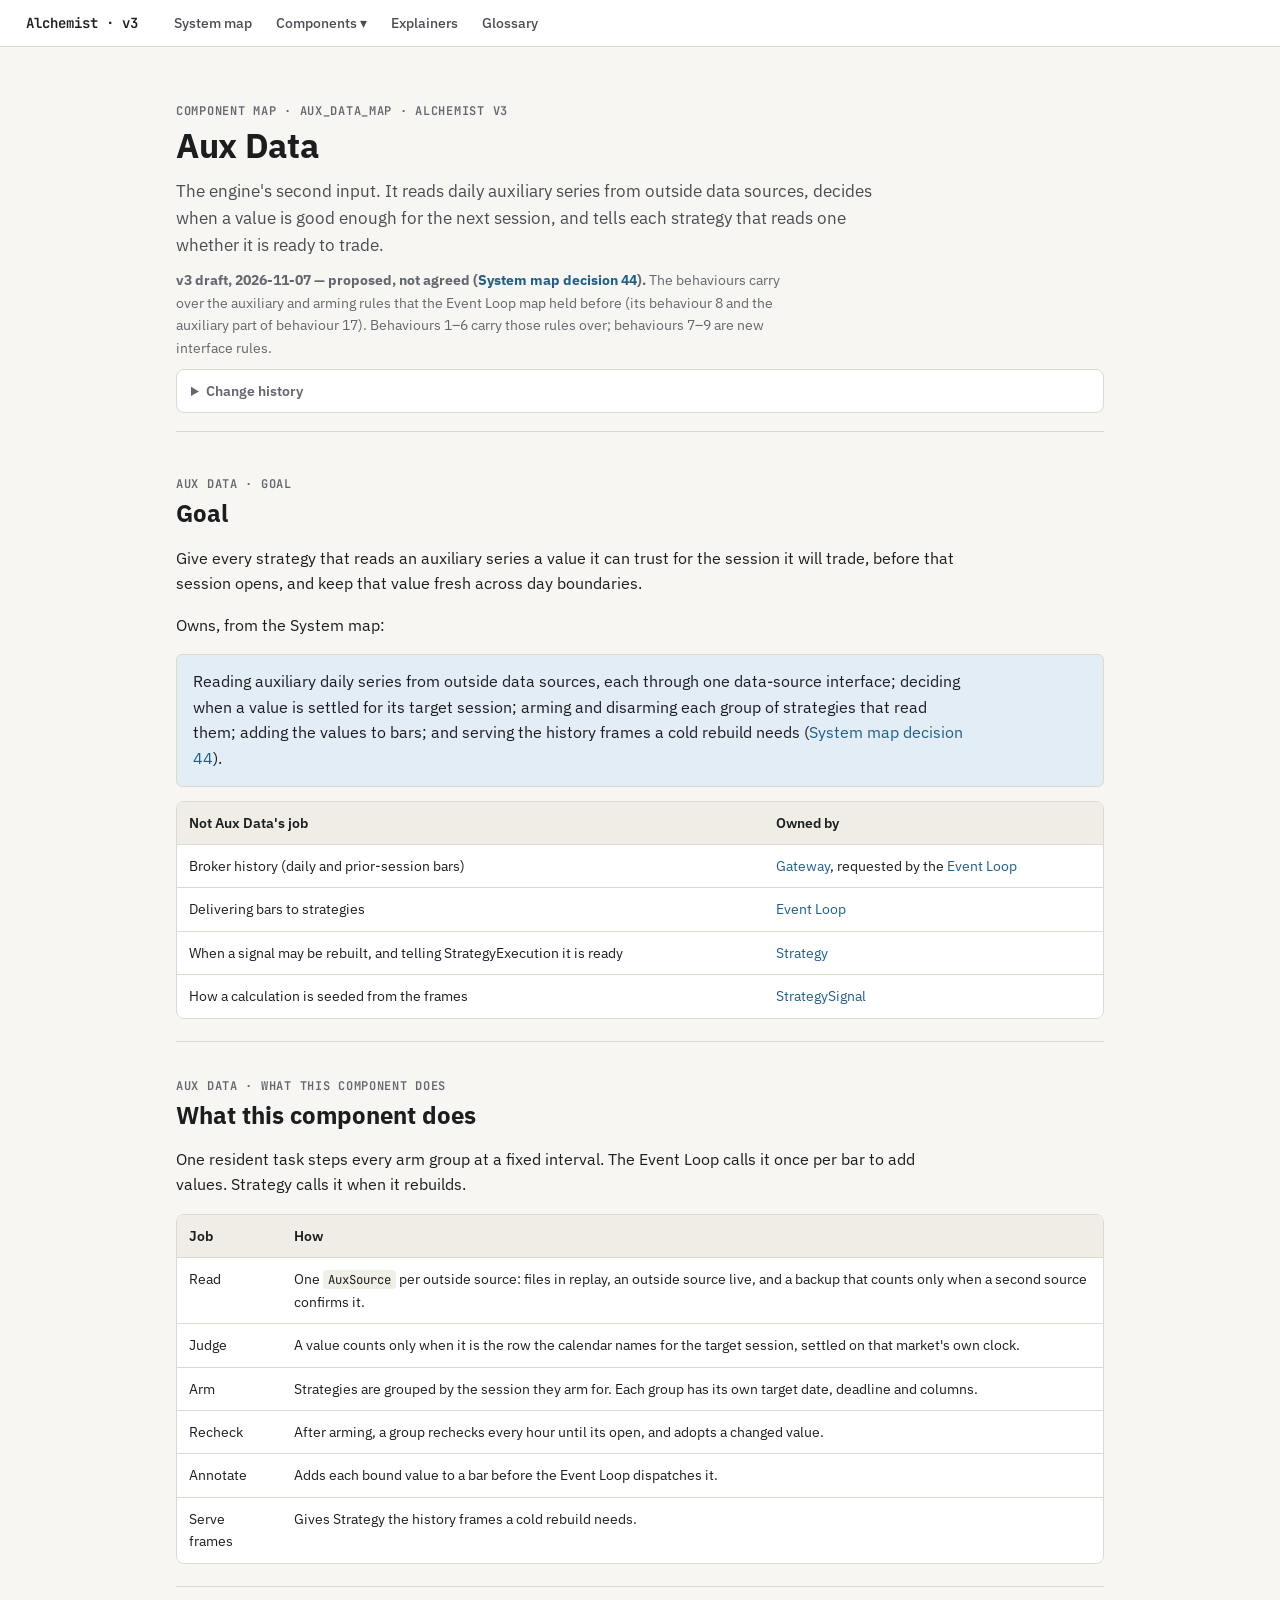
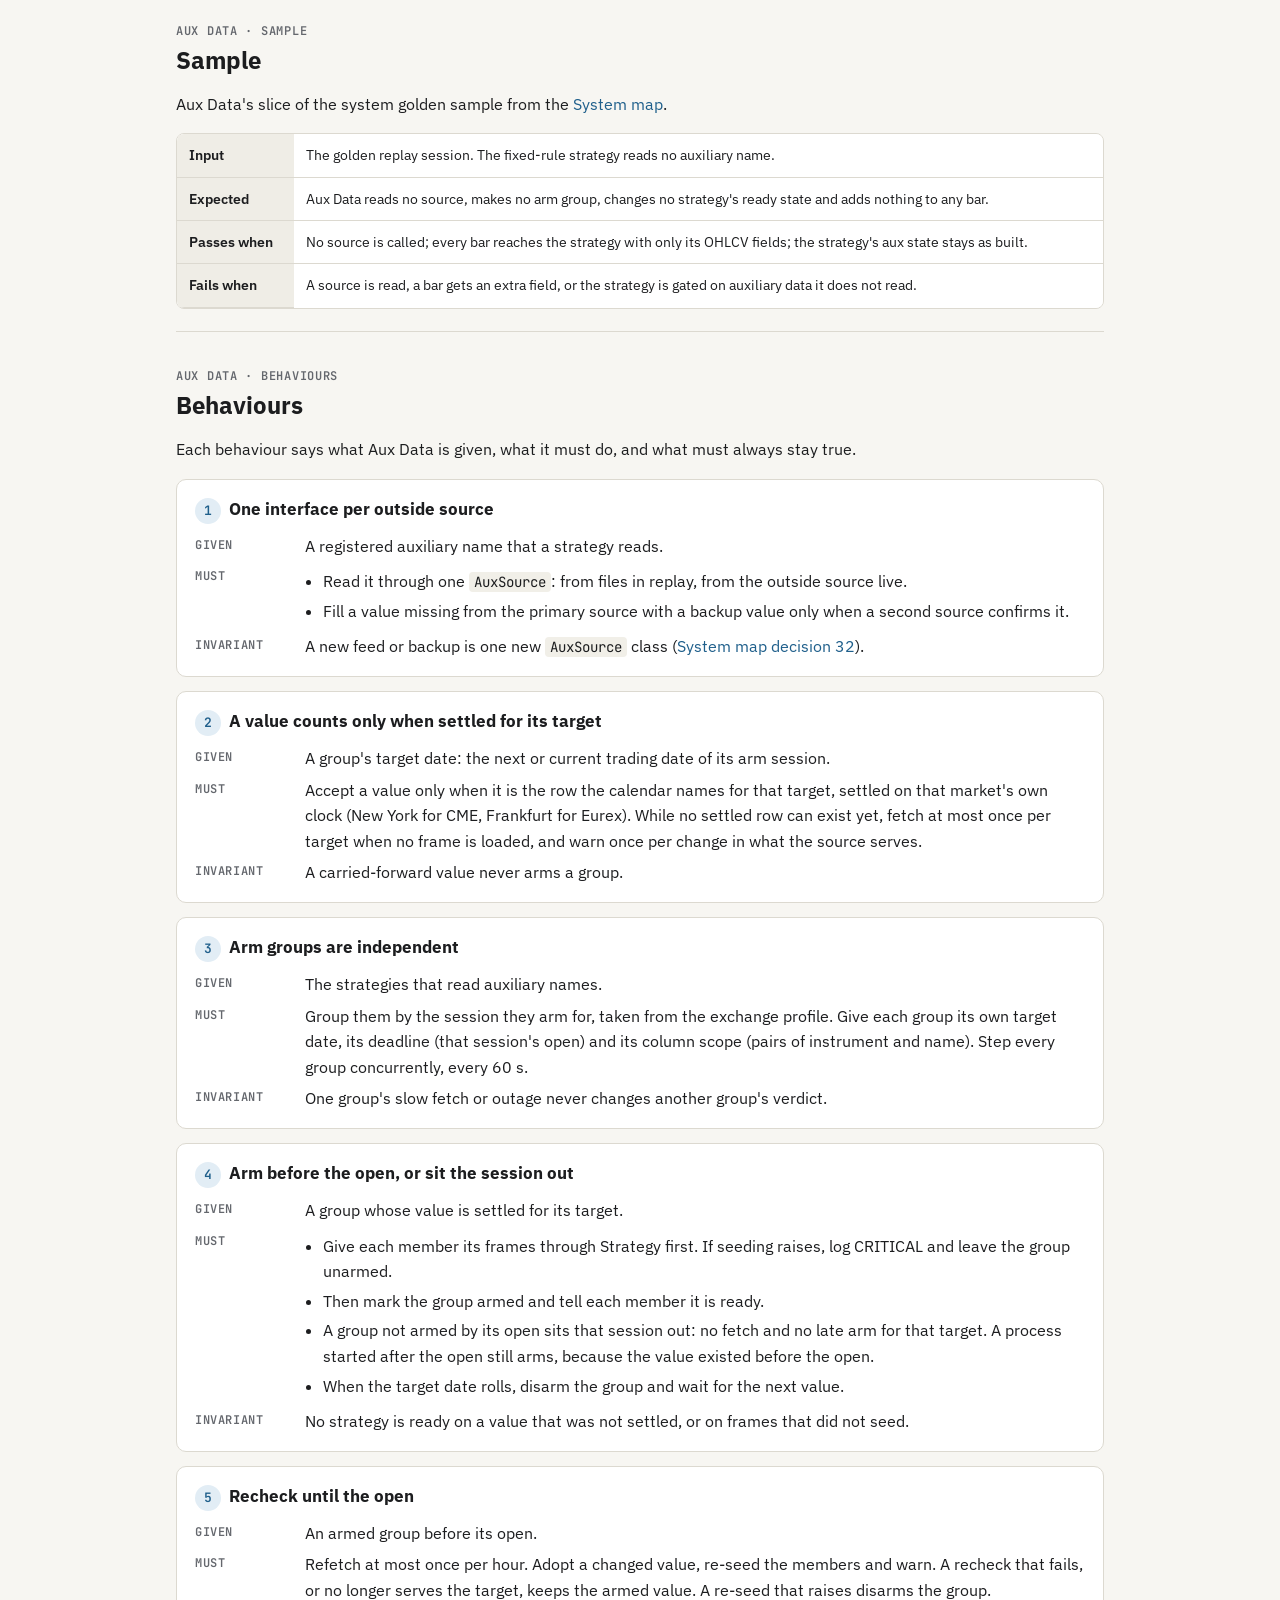
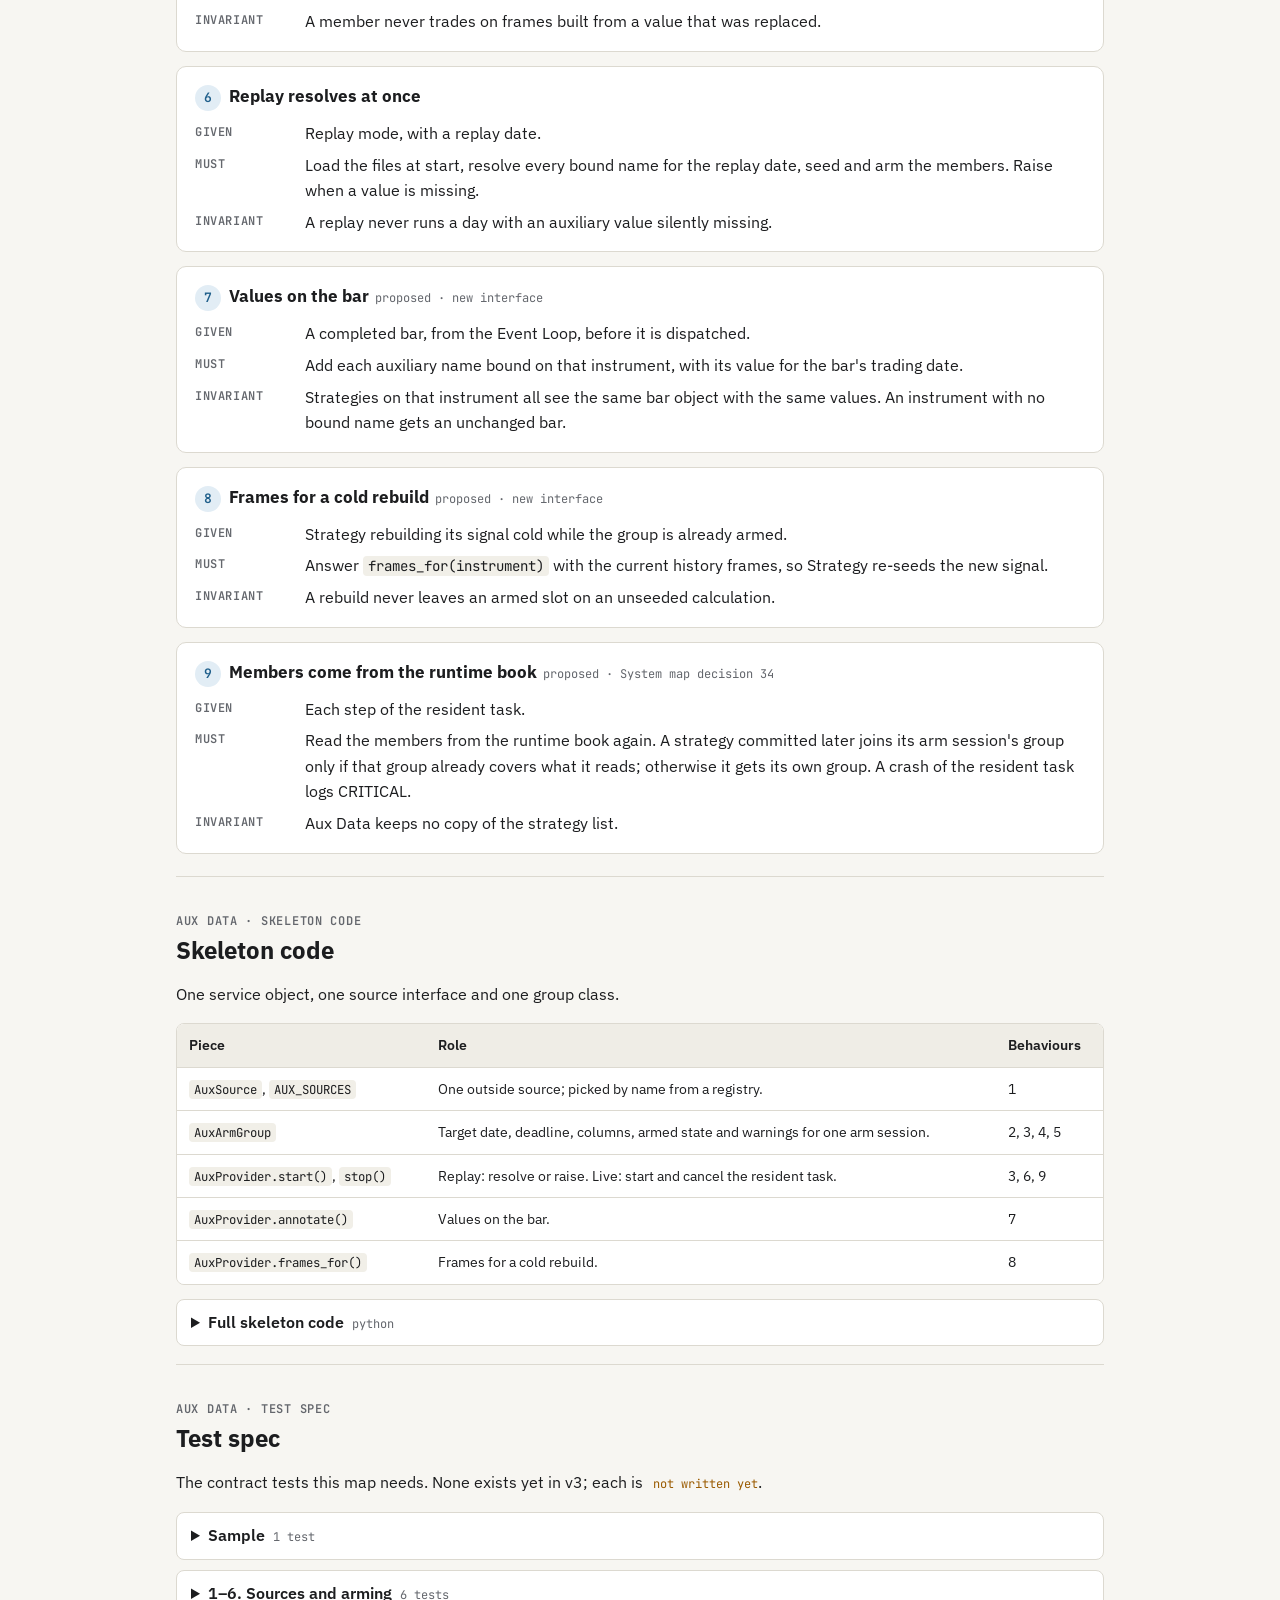
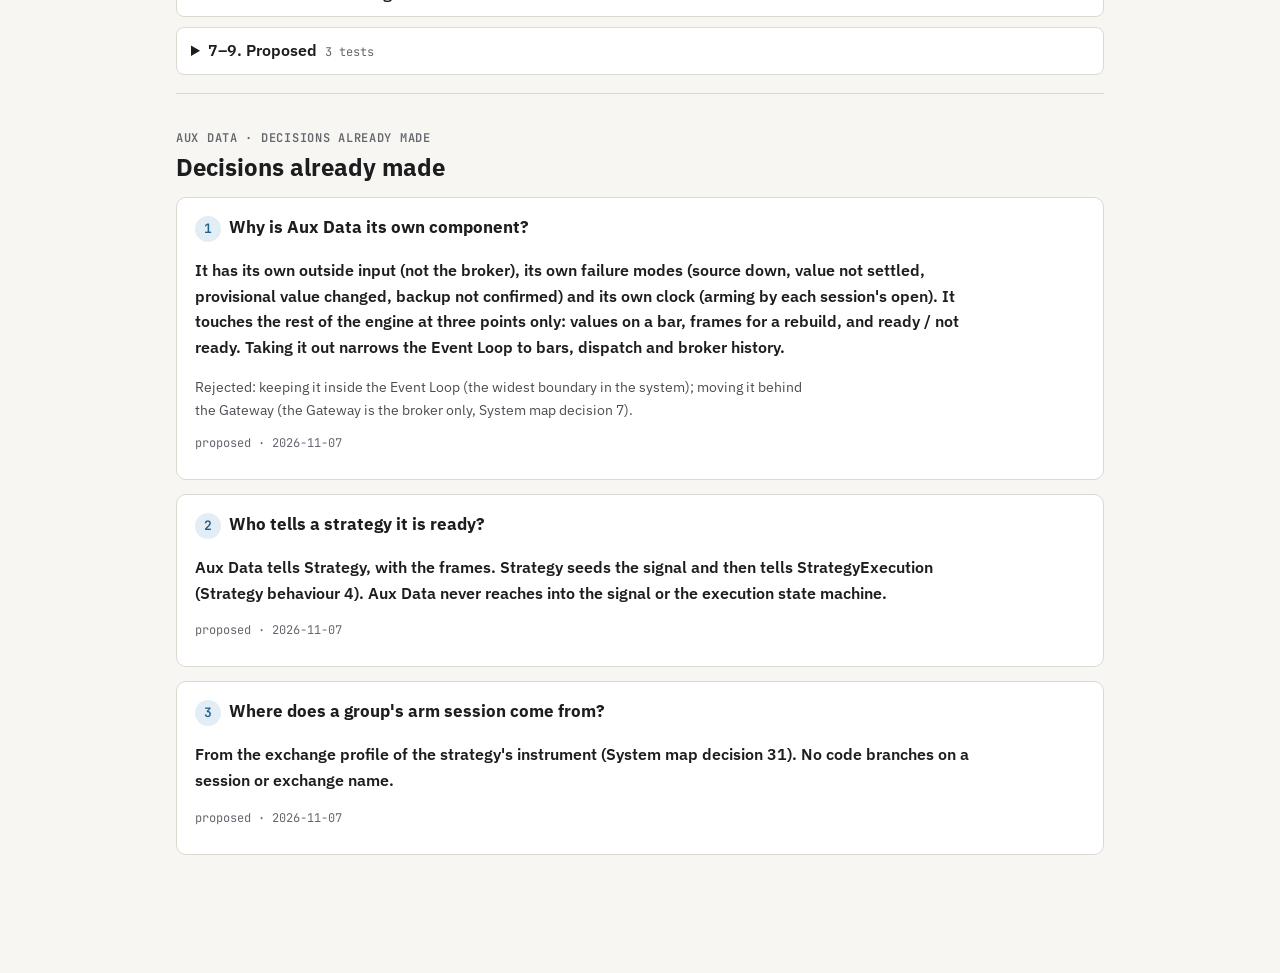
==== system_design/v3/aux_data_map.html @ 2bdfe8c1 "docs: add v3 system design docs and AGENTS.md Co-Authored-By: Claude Opus 5.5 <noreply@anthropic.com" ====
<!doctype html>
<html lang="en">
<head>
<meta charset="utf-8">
<meta name="viewport" content="width=device-width, initial-scale=1">
<title>Alchemist Aux Data map</title>
<link rel="preconnect" href="https://fonts.googleapis.com">
<link rel="preconnect" href="https://fonts.gstatic.com" crossorigin>
<link href="https://fonts.googleapis.com/css2?family=IBM+Plex+Sans:wght@400;500;600&family=JetBrains+Mono:wght@400;600&display=swap" rel="stylesheet">
<link rel="stylesheet" href="docs.css?v=5">
</head>
<body>
<nav class="topnav">
  <a class="brand" href="index.html">Alchemist · v3</a>
  <a href="system_map.html">System map</a>
  <div class="dropdown">
    <button type="button">Components ▾</button>
    <div class="menu">
      <a href="gateway_map.html">Gateway</a>
      <a href="event_loop_map.html">Event Loop</a>
      <a href="aux_data_map.html" class="active">Aux Data</a>
      <a href="strategy_map.html">Strategy</a>
      <a href="strategy_signal_map.html">StrategySignal</a>
      <a href="strategy_execution_map.html">StrategyExecution</a>
      <a href="order_manager_map.html">Order Manager</a>
      <a href="safety_map.html">Safety</a>
    </div>
  </div>
  <a href="explainers/index.html">Explainers</a>
  <a href="glossary.html">Glossary</a>
</nav>
<div class="wrap">
<header>
<div class="eyebrow">Component map · AUX_DATA_MAP · Alchemist v3</div>
<h1>Aux Data</h1>
<div class="lede"><p>The engine's second input. It reads daily auxiliary series from outside data sources, decides when a value is good enough for the next session, and tells each strategy that reads one whether it is ready to trade.</p></div>
<div class="meta"><p><strong>v3 draft, 2026-11-07 — proposed, not agreed (<a href="system_map.html#d44">System map decision 44</a>).</strong> The behaviours carry over the auxiliary and arming rules that the Event Loop map held before (its behaviour 8 and the auxiliary part of behaviour 17). Behaviours 1–6 carry those rules over; behaviours 7–9 are new interface rules.</p>
<details><summary>Change history</summary><ul>
<li><strong>2026-11-07</strong> — Page created. Auxiliary sources, arming, rechecks and bar values move here from the Event Loop.</li>
</ul></details></div>
</header>

<section id="goal">
<div class="eyebrow">Aux Data · Goal</div>
<h2>Goal</h2>
<p>Give every strategy that reads an auxiliary series a value it can trust for the session it will trade, before that session opens, and keep that value fresh across day boundaries.</p>
<p>Owns, from the System map:</p>
<blockquote><p>Reading auxiliary daily series from outside data sources, each through one data-source interface; deciding when a value is settled for its target session; arming and disarming each group of strategies that read them; adding the values to bars; and serving the history frames a cold rebuild needs (<a href="system_map.html#d44">System map decision 44</a>).</p></blockquote>
<div class="table-wrap"><table>
<thead><tr><th>Not Aux Data's job</th><th>Owned by</th></tr></thead>
<tbody>
<tr><td>Broker history (daily and prior-session bars)</td><td><a href="gateway_map.html">Gateway</a>, requested by the <a href="event_loop_map.html">Event Loop</a></td></tr>
<tr><td>Delivering bars to strategies</td><td><a href="event_loop_map.html">Event Loop</a></td></tr>
<tr><td>When a signal may be rebuilt, and telling StrategyExecution it is ready</td><td><a href="strategy_map.html">Strategy</a></td></tr>
<tr><td>How a calculation is seeded from the frames</td><td><a href="strategy_signal_map.html">StrategySignal</a></td></tr>
</tbody></table></div>
</section>

<section id="what-this-component-does">
<div class="eyebrow">Aux Data · What this component does</div>
<h2>What this component does</h2>
<p>One resident task steps every arm group at a fixed interval. The Event Loop calls it once per bar to add values. Strategy calls it when it rebuilds.</p>
<div class="table-wrap"><table>
<thead><tr><th>Job</th><th>How</th></tr></thead>
<tbody>
<tr><td>Read</td><td>One <code>AuxSource</code> per outside source: files in replay, an outside source live, and a backup that counts only when a second source confirms it.</td></tr>
<tr><td>Judge</td><td>A value counts only when it is the row the calendar names for the target session, settled on that market's own clock.</td></tr>
<tr><td>Arm</td><td>Strategies are grouped by the session they arm for. Each group has its own target date, deadline and columns.</td></tr>
<tr><td>Recheck</td><td>After arming, a group rechecks every hour until its open, and adopts a changed value.</td></tr>
<tr><td>Annotate</td><td>Adds each bound value to a bar before the Event Loop dispatches it.</td></tr>
<tr><td>Serve frames</td><td>Gives Strategy the history frames a cold rebuild needs.</td></tr>
</tbody></table></div>
</section>

<section id="sample">
<div class="eyebrow">Aux Data · Sample</div>
<h2>Sample</h2>
<p>Aux Data's slice of the system golden sample from the <a href="system_map.html#golden-sample-frozen">System map</a>.</p>
<div class="table-wrap"><table><tbody>
<tr><th>Input</th><td>The golden replay session. The fixed-rule strategy reads no auxiliary name.</td></tr>
<tr><th>Expected</th><td>Aux Data reads no source, makes no arm group, changes no strategy's ready state and adds nothing to any bar.</td></tr>
<tr><th>Passes when</th><td>No source is called; every bar reaches the strategy with only its OHLCV fields; the strategy's aux state stays as built.</td></tr>
<tr><th>Fails when</th><td>A source is read, a bar gets an extra field, or the strategy is gated on auxiliary data it does not read.</td></tr>
</tbody></table></div>
</section>

<section id="behaviours">
<div class="eyebrow">Aux Data · Behaviours</div>
<h2>Behaviours</h2>
<p>Each behaviour says what Aux Data is given, what it must do, and what must always stay true.</p>

<div class="behaviour"><h3><span class="num">1</span>One interface per outside source</h3><dl class="gmi">
<dt>Given</dt><dd>A registered auxiliary name that a strategy reads.</dd>
<dt>Must</dt><dd><ul>
<li>Read it through one <code>AuxSource</code>: from files in replay, from the outside source live.</li>
<li>Fill a value missing from the primary source with a backup value only when a second source confirms it.</li>
</ul></dd>
<dt>Invariant</dt><dd>A new feed or backup is one new <code>AuxSource</code> class (<a href="system_map.html#d32">System map decision 32</a>).</dd>
</dl></div>

<div class="behaviour"><h3><span class="num">2</span>A value counts only when settled for its target</h3><dl class="gmi">
<dt>Given</dt><dd>A group's target date: the next or current trading date of its arm session.</dd>
<dt>Must</dt><dd>Accept a value only when it is the row the calendar names for that target, settled on that market's own clock (New York for CME, Frankfurt for Eurex). While no settled row can exist yet, fetch at most once per target when no frame is loaded, and warn once per change in what the source serves.</dd>
<dt>Invariant</dt><dd>A carried-forward value never arms a group.</dd>
</dl></div>

<div class="behaviour"><h3><span class="num">3</span>Arm groups are independent</h3><dl class="gmi">
<dt>Given</dt><dd>The strategies that read auxiliary names.</dd>
<dt>Must</dt><dd>Group them by the session they arm for, taken from the exchange profile. Give each group its own target date, its deadline (that session's open) and its column scope (pairs of instrument and name). Step every group concurrently, every 60 s.</dd>
<dt>Invariant</dt><dd>One group's slow fetch or outage never changes another group's verdict.</dd>
</dl></div>

<div class="behaviour"><h3><span class="num">4</span>Arm before the open, or sit the session out</h3><dl class="gmi">
<dt>Given</dt><dd>A group whose value is settled for its target.</dd>
<dt>Must</dt><dd><ul>
<li>Give each member its frames through Strategy first. If seeding raises, log CRITICAL and leave the group unarmed.</li>
<li>Then mark the group armed and tell each member it is ready.</li>
<li>A group not armed by its open sits that session out: no fetch and no late arm for that target. A process started after the open still arms, because the value existed before the open.</li>
<li>When the target date rolls, disarm the group and wait for the next value.</li>
</ul></dd>
<dt>Invariant</dt><dd>No strategy is ready on a value that was not settled, or on frames that did not seed.</dd>
</dl></div>

<div class="behaviour"><h3><span class="num">5</span>Recheck until the open</h3><dl class="gmi">
<dt>Given</dt><dd>An armed group before its open.</dd>
<dt>Must</dt><dd>Refetch at most once per hour. Adopt a changed value, re-seed the members and warn. A recheck that fails, or no longer serves the target, keeps the armed value. A re-seed that raises disarms the group.</dd>
<dt>Invariant</dt><dd>A member never trades on frames built from a value that was replaced.</dd>
</dl></div>

<div class="behaviour"><h3><span class="num">6</span>Replay resolves at once</h3><dl class="gmi">
<dt>Given</dt><dd>Replay mode, with a replay date.</dd>
<dt>Must</dt><dd>Load the files at start, resolve every bound name for the replay date, seed and arm the members. Raise when a value is missing.</dd>
<dt>Invariant</dt><dd>A replay never runs a day with an auxiliary value silently missing.</dd>
</dl></div>

<div class="behaviour"><h3><span class="num">7</span>Values on the bar<span class="added">proposed · new interface</span></h3><dl class="gmi">
<dt>Given</dt><dd>A completed bar, from the Event Loop, before it is dispatched.</dd>
<dt>Must</dt><dd>Add each auxiliary name bound on that instrument, with its value for the bar's trading date.</dd>
<dt>Invariant</dt><dd>Strategies on that instrument all see the same bar object with the same values. An instrument with no bound name gets an unchanged bar.</dd>
</dl></div>

<div class="behaviour"><h3><span class="num">8</span>Frames for a cold rebuild<span class="added">proposed · new interface</span></h3><dl class="gmi">
<dt>Given</dt><dd>Strategy rebuilding its signal cold while the group is already armed.</dd>
<dt>Must</dt><dd>Answer <code>frames_for(instrument)</code> with the current history frames, so Strategy re-seeds the new signal.</dd>
<dt>Invariant</dt><dd>A rebuild never leaves an armed slot on an unseeded calculation.</dd>
</dl></div>

<div class="behaviour"><h3><span class="num">9</span>Members come from the runtime book<span class="added">proposed · System map decision 34</span></h3><dl class="gmi">
<dt>Given</dt><dd>Each step of the resident task.</dd>
<dt>Must</dt><dd>Read the members from the runtime book again. A strategy committed later joins its arm session's group only if that group already covers what it reads; otherwise it gets its own group. A crash of the resident task logs CRITICAL.</dd>
<dt>Invariant</dt><dd>Aux Data keeps no copy of the strategy list.</dd>
</dl></div>
</section>

<section id="skeleton-code">
<div class="eyebrow">Aux Data · Skeleton code</div>
<h2>Skeleton code</h2>
<p>One service object, one source interface and one group class.</p>
<div class="table-wrap"><table>
<thead><tr><th>Piece</th><th>Role</th><th>Behaviours</th></tr></thead>
<tbody>
<tr><td><code>AuxSource</code>, <code>AUX_SOURCES</code></td><td>One outside source; picked by name from a registry.</td><td>1</td></tr>
<tr><td><code>AuxArmGroup</code></td><td>Target date, deadline, columns, armed state and warnings for one arm session.</td><td>2, 3, 4, 5</td></tr>
<tr><td><code>AuxProvider.start()</code>, <code>stop()</code></td><td>Replay: resolve or raise. Live: start and cancel the resident task.</td><td>3, 6, 9</td></tr>
<tr><td><code>AuxProvider.annotate()</code></td><td>Values on the bar.</td><td>7</td></tr>
<tr><td><code>AuxProvider.frames_for()</code></td><td>Frames for a cold rebuild.</td><td>8</td></tr>
</tbody></table></div>
<details><summary>Full skeleton code<span class="count">python</span></summary>
<pre><code>"""Skeleton contract for the Aux Data component (Alchemist v3, draft)."""

from __future__ import annotations

from abc import ABC, abstractmethod
from datetime import date
from typing import Any

from alchemist.clock import Clock
from alchemist.instruments import Instrument

AUX_STEP_INTERVAL_S = 60.0        # Behaviour 3
AUX_RECHECK_INTERVAL_S = 3600.0   # Behaviour 5


class AuxSource(ABC):
    """Behaviour 1: one outside source of auxiliary daily series."""
    @abstractmethod
    async def fetch(self, name: str, start: date, end: date) -&gt; Any: ...


AUX_SOURCES: dict[str, type[AuxSource]] = {}


class AuxArmGroup:
    """Behaviours 2-5: arming state for one arm session."""
    arm_session: str
    columns: tuple[tuple[Instrument, str], ...]
    ready: bool
    async def step(self, aux: "AuxProvider") -&gt; None: ...


class AuxProvider:
    """Behaviours 1-9."""
    def __init__(self, sources: list[AuxSource], book, clock: Clock) -&gt; None: ...
    async def start(self) -&gt; None: ...
    async def stop(self) -&gt; None: ...
    def annotate(self, instrument: Instrument, bar: dict) -&gt; None: ...
    def frames_for(self, instrument: Instrument) -&gt; dict: ...
</code></pre></details>
</section>

<section id="test-spec">
<div class="eyebrow">Aux Data · Test spec</div>
<h2>Test spec</h2>
<p>The contract tests this map needs. None exists yet in v3; each is <span class="not-written">not written yet</span>.</p>
<details><summary>Sample<span class="count">1 test</span></summary><div class="table-wrap"><table><thead><tr><th>Test</th><th>Expectation</th></tr></thead><tbody>
<tr><td><code>tests/aux_data/test_aux_data_sample.py::test_golden_no_aux_names_is_inert</code></td><td>The Sample's Passes-when.</td></tr>
</tbody></table></div></details>
<details><summary>1–6. Sources and arming<span class="count">6 tests</span></summary><div class="table-wrap"><table><thead><tr><th>Test</th><th>Expectation</th></tr></thead><tbody>
<tr><td><code>test_backup_value_used_only_when_confirmed</code></td><td>Behaviour 1.</td></tr>
<tr><td><code>test_carried_value_never_arms</code></td><td>Behaviour 2 invariant.</td></tr>
<tr><td><code>test_arm_groups_per_exchange_are_independent</code></td><td>A Eurex outage never unarms a CME group.</td></tr>
<tr><td><code>test_not_armed_by_open_sits_session_out</code></td><td>Behaviour 4.</td></tr>
<tr><td><code>test_changed_value_after_arm_is_adopted_and_reseeded</code></td><td>Behaviour 5.</td></tr>
<tr><td><code>test_replay_missing_value_raises</code></td><td>Behaviour 6.</td></tr>
</tbody></table></div></details>
<details><summary>7–9. Proposed<span class="count">3 tests</span></summary><div class="table-wrap"><table><thead><tr><th>Test</th><th>Expectation</th></tr></thead><tbody>
<tr><td><code>test_annotate_adds_bound_values_before_dispatch</code></td><td>Behaviour 7.</td></tr>
<tr><td><code>test_rebuild_while_armed_gets_current_frames</code></td><td>Behaviour 8.</td></tr>
<tr><td><code>test_late_joiner_gets_own_group_unless_covered</code></td><td>Behaviour 9.</td></tr>
</tbody></table></div></details>
</section>

<section id="decisions-already-made">
<div class="eyebrow">Aux Data · Decisions already made</div>
<h2>Decisions already made</h2>
<div class="decision"><h3><span class="num">1</span>Why is Aux Data its own component?</h3><p class="q">It has its own outside input (not the broker), its own failure modes (source down, value not settled, provisional value changed, backup not confirmed) and its own clock (arming by each session's open). It touches the rest of the engine at three points only: values on a bar, frames for a rebuild, and ready / not ready. Taking it out narrows the Event Loop to bars, dispatch and broker history.</p><p class="rej">Rejected: keeping it inside the Event Loop (the widest boundary in the system); moving it behind the Gateway (the Gateway is the broker only, System map decision 7).</p><p class="when">proposed · 2026-11-07</p></div>
<div class="decision"><h3><span class="num">2</span>Who tells a strategy it is ready?</h3><p class="q">Aux Data tells Strategy, with the frames. Strategy seeds the signal and then tells StrategyExecution (Strategy behaviour 4). Aux Data never reaches into the signal or the execution state machine.</p><p class="when">proposed · 2026-11-07</p></div>
<div class="decision"><h3><span class="num">3</span>Where does a group's arm session come from?</h3><p class="q">From the exchange profile of the strategy's instrument (System map decision 31). No code branches on a session or exchange name.</p><p class="when">proposed · 2026-11-07</p></div>
</section>
</div>
</body>
</html>
---- system_design/v3/docs.css ----
/* Shared stylesheet for every top-level page of system_design/v3 */
:root {
  --bg: #f7f6f2;
  --surface: #ffffff;
  --surface-2: #efede6;
  --ink: #1c1d1f;
  --ink-2: #4a4d52;
  --ink-3: #64676d;
  --line: #dcd9d0;
  --accent: #1f5f8b;
  --accent-soft: #e2edf5;
  --warn: #9a5b00;
  --code-bg: #f1efe8;
  --shadow: 0 1px 2px rgba(0,0,0,.05), 0 4px 16px rgba(0,0,0,.04);
  --sans: "IBM Plex Sans", system-ui, sans-serif;
  --mono: "JetBrains Mono", ui-monospace, monospace;
}
@media (prefers-color-scheme: dark) {
  :root:not([data-theme="light"]) {
    --bg: #131416; --surface: #1b1d20; --surface-2: #23262a;
    --ink: #e8e6e1; --ink-2: #b4b2ad; --ink-3: #9a98a3;
    --line: #2f3237; --accent: #7cb8e4; --accent-soft: #1c2c3a;
    --warn: #e0a64a; --code-bg: #202327;
    --shadow: 0 1px 2px rgba(0,0,0,.4);
  }
}
:root[data-theme="dark"] {
  --bg: #131416; --surface: #1b1d20; --surface-2: #23262a;
  --ink: #e8e6e1; --ink-2: #b4b2ad; --ink-3: #9a98a3;
  --line: #2f3237; --accent: #7cb8e4; --accent-soft: #1c2c3a;
  --warn: #e0a64a; --code-bg: #202327;
  --shadow: 0 1px 2px rgba(0,0,0,.4);
}

* { box-sizing: border-box; }
html { -webkit-text-size-adjust: 100%; }
body {
  margin: 0; background: var(--bg); color: var(--ink);
  font: 16px/1.6 var(--sans);
}
a { color: var(--accent); text-decoration: none; }
a:hover { text-decoration: underline; }

/* ---- top nav ---- */
.topnav {
  position: sticky; top: 0; z-index: 10;
  display: flex; align-items: center; gap: 4px; flex-wrap: wrap;
  padding: 8px 16px; background: var(--surface);
  border-bottom: 1px solid var(--line);
}
.topnav .brand {
  font-weight: 600; color: var(--ink); margin-right: 12px;
  font-family: var(--mono); font-size: 14px;
}
.topnav > a, .topnav .dropdown > button {
  color: var(--ink-2); font: 500 14px var(--sans);
  padding: 6px 10px; border-radius: 6px; background: none; border: 0; cursor: pointer;
}
.topnav > a:hover, .topnav .dropdown > button:hover { background: var(--surface-2); text-decoration: none; }
.topnav a.active { color: var(--accent); }
.dropdown { position: relative; }
.dropdown .menu {
  display: none; position: absolute; top: 100%; left: 0; min-width: 220px;
  background: var(--surface); border: 1px solid var(--line); border-radius: 8px;
  box-shadow: var(--shadow); padding: 6px;
}
.dropdown:hover .menu, .dropdown:focus-within .menu { display: block; }
.dropdown .menu a {
  display: block; padding: 6px 10px; border-radius: 5px; color: var(--ink-2); font-size: 14px;
}
.dropdown .menu a:hover { background: var(--surface-2); text-decoration: none; }

/* ---- page frame ---- */
.wrap { max-width: 960px; margin: 0 auto; padding: 32px 16px 96px; }
header { padding: 24px 0 8px; border-bottom: 1px solid var(--line); margin-bottom: 8px; }
.eyebrow {
  font: 600 12px var(--mono); letter-spacing: .06em; text-transform: uppercase;
  color: var(--ink-3); margin-bottom: 6px;
}
h1 { font-size: 34px; line-height: 1.2; margin: 0 0 12px; letter-spacing: -.01em; }
h2 { font-size: 24px; line-height: 1.3; margin: 0 0 14px; }
h3 { font-size: 18px; margin: 28px 0 10px; }
h4 { font-size: 16px; margin: 22px 0 8px; }
.lede { color: var(--ink-2); font-size: 17px; max-width: 70ch; }
.lede p { margin: 0 0 8px; }
section { padding: 36px 0 8px; border-bottom: 1px solid var(--line); }
section:last-of-type { border-bottom: 0; }
p, li { max-width: 78ch; }
li { margin: 4px 0; }
li > ul, li > ol { margin-top: 4px; }

blockquote {
  margin: 14px 0; padding: 10px 16px; border: 1px solid var(--line);
  background: var(--accent-soft); border-radius: 6px; color: var(--ink);
}
blockquote p { margin: 4px 0; }

code {
  font: 0.88em var(--mono); background: var(--code-bg);
  padding: 1px 5px; border-radius: 4px;
}
pre {
  background: var(--code-bg); border: 1px solid var(--line); border-radius: 8px;
  padding: 14px 16px; overflow-x: auto; font: 13px/1.5 var(--mono);
}
pre code { background: none; padding: 0; font-size: inherit; }

.table-wrap { overflow-x: auto; margin: 14px 0; border: 1px solid var(--line); border-radius: 8px; }
table { border-collapse: collapse; width: 100%; font-size: 14px; background: var(--surface); }
th, td { text-align: left; vertical-align: top; padding: 10px 12px; border-bottom: 1px solid var(--line); }
th { background: var(--surface-2); font-weight: 600; }
tr:last-child td { border-bottom: 0; }

/* ---- cards ---- */
.cards { display: grid; grid-template-columns: repeat(auto-fill, minmax(260px, 1fr)); gap: 14px; margin: 18px 0; }
.card {
  display: block; background: var(--surface); border: 1px solid var(--line);
  border-radius: 10px; padding: 16px 18px; box-shadow: var(--shadow); color: var(--ink);
}
a.card:hover { border-color: var(--accent); text-decoration: none; }
.card .eyebrow { margin-bottom: 4px; }
.card h3 { margin: 0 0 6px; font-size: 17px; }
.card p { margin: 0; color: var(--ink-2); font-size: 14px; }
.card.start { border-color: var(--accent); background: var(--accent-soft); }

/* ---- diagram ---- */
.diagram { background: var(--surface); border: 1px solid var(--line); border-radius: 10px; padding: 12px; margin: 18px 0; }
.diagram svg { display: block; width: 100%; height: auto; }
.diagram .caption { font-size: 13px; color: var(--ink-3); margin: 8px 4px 0; }

@media (max-width: 600px) {
  h1 { font-size: 27px; }
  h2 { font-size: 21px; }
  .wrap { padding-top: 16px; }
}

/* ---- human-readable contract pieces ---- */
.meta { font-size: 14px; color: var(--ink-3); margin-top: 10px; }
.meta p { margin: 2px 0; }
.behaviour, .decision {
  background: var(--surface); border: 1px solid var(--line); border-radius: 10px;
  padding: 16px 18px; margin: 14px 0;
}
.behaviour h3, .decision h3 { margin: 0 0 10px; font-size: 17px; }
.behaviour h3 .num, .decision h3 .num {
  display: inline-block; min-width: 26px; height: 26px; margin-right: 8px; border-radius: 50%;
  background: var(--accent-soft); color: var(--accent); font: 600 13px/26px var(--mono); text-align: center;
}
.behaviour .added { font: 12px var(--mono); color: var(--ink-3); margin-left: 6px; }
.not-written { font: 12px var(--mono); color: var(--warn); margin-left: 6px; white-space: nowrap; }
dl.gmi { display: grid; grid-template-columns: 96px 1fr; gap: 6px 14px; margin: 0; }
dl.gmi dt { font: 600 12px/1.9 var(--mono); text-transform: uppercase; letter-spacing: .05em; color: var(--ink-3); }
dl.gmi dd { margin: 0; }
dl.gmi dd ul { margin: 4px 0; padding-left: 18px; }
.decision .q { font-weight: 600; }
.decision .rej { color: var(--ink-2); font-size: 14px; margin-top: 6px; }
.decision .when { font: 12px var(--mono); color: var(--ink-3); margin-top: 6px; }
details { border: 1px solid var(--line); border-radius: 8px; background: var(--surface); margin: 10px 0; }
details > summary { cursor: pointer; padding: 10px 14px; font-weight: 600; }
details > summary .count { font: 12px var(--mono); color: var(--ink-3); margin-left: 8px; }
details[open] > summary { border-bottom: 1px solid var(--line); }
details > .table-wrap, details > pre { margin: 0; border: 0; border-radius: 0 0 8px 8px; }
details > .inner { padding: 4px 14px 10px; }
@media (max-width: 600px) { dl.gmi { grid-template-columns: 1fr; } dl.gmi dt { line-height: 1.4; } }
.details-body { padding: 0 14px 10px; }
.details-body h4 { margin: 14px 0 6px; font-size: 14px; }
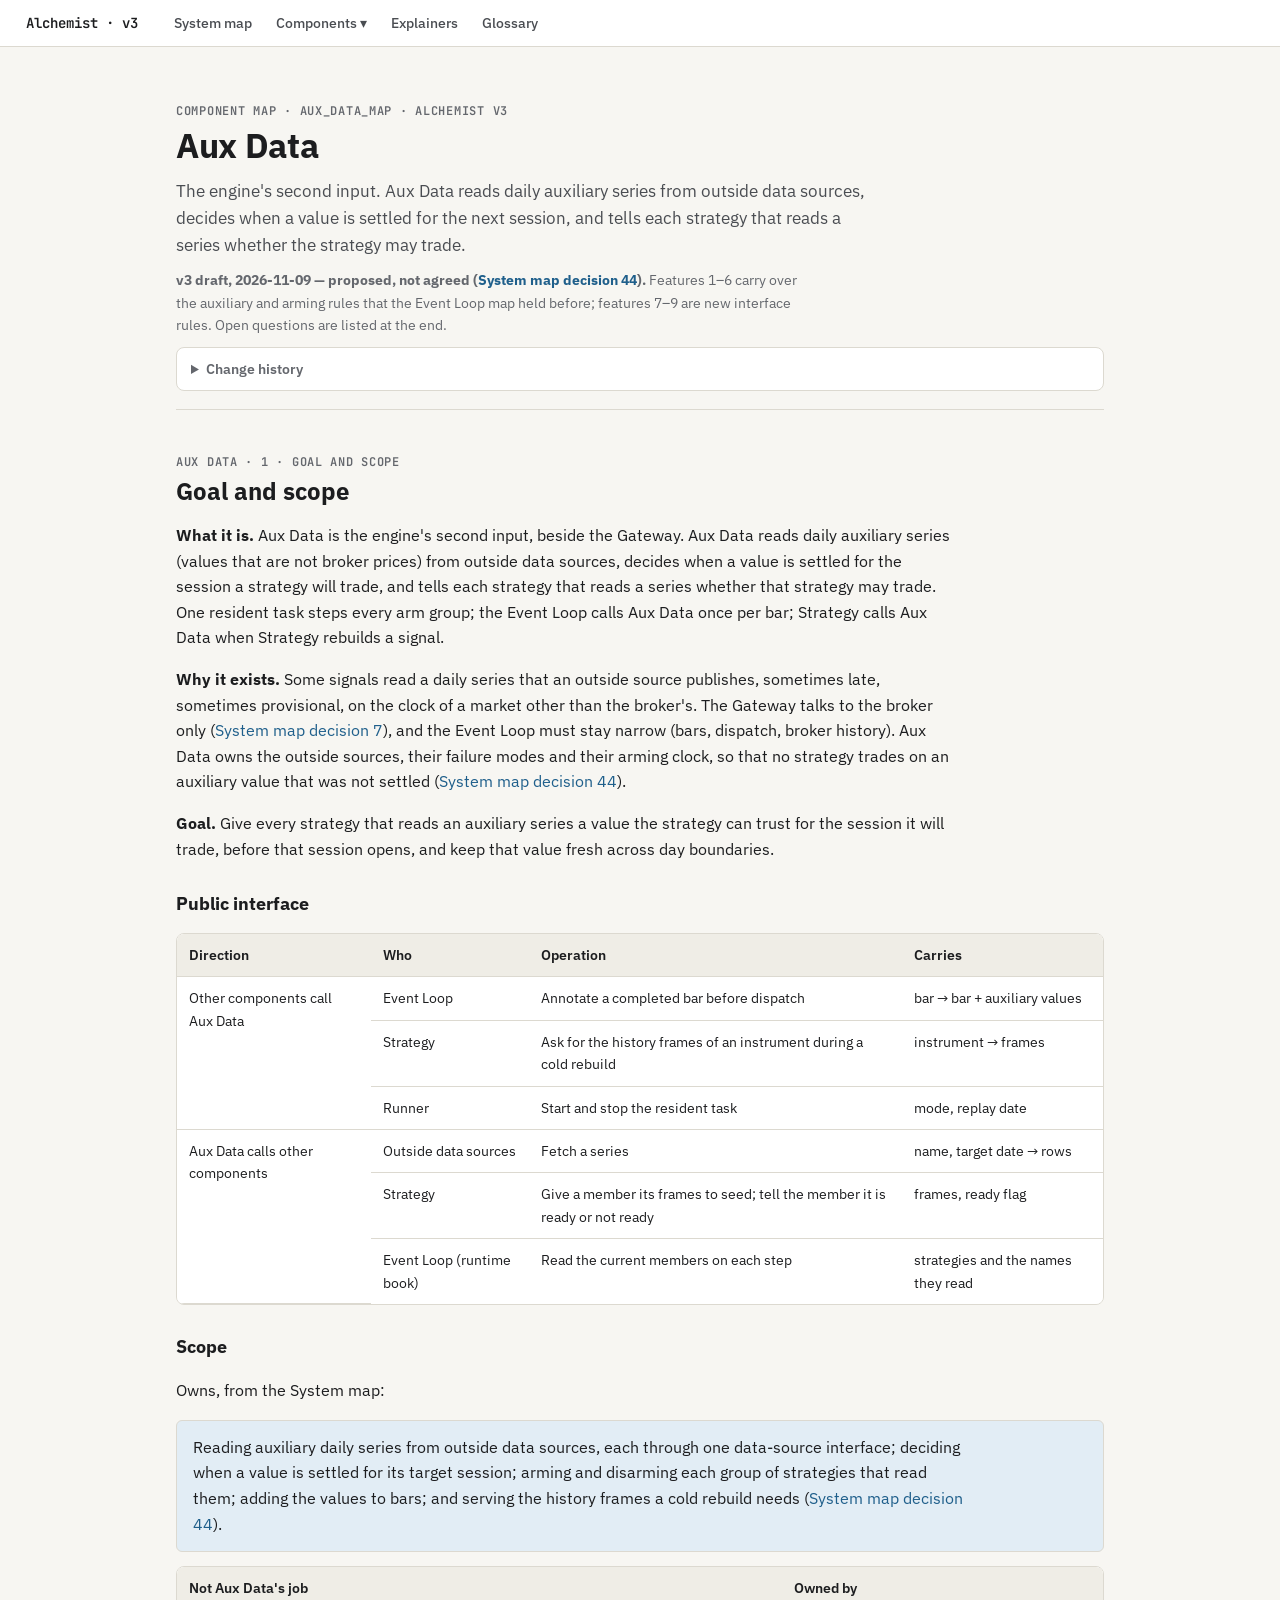
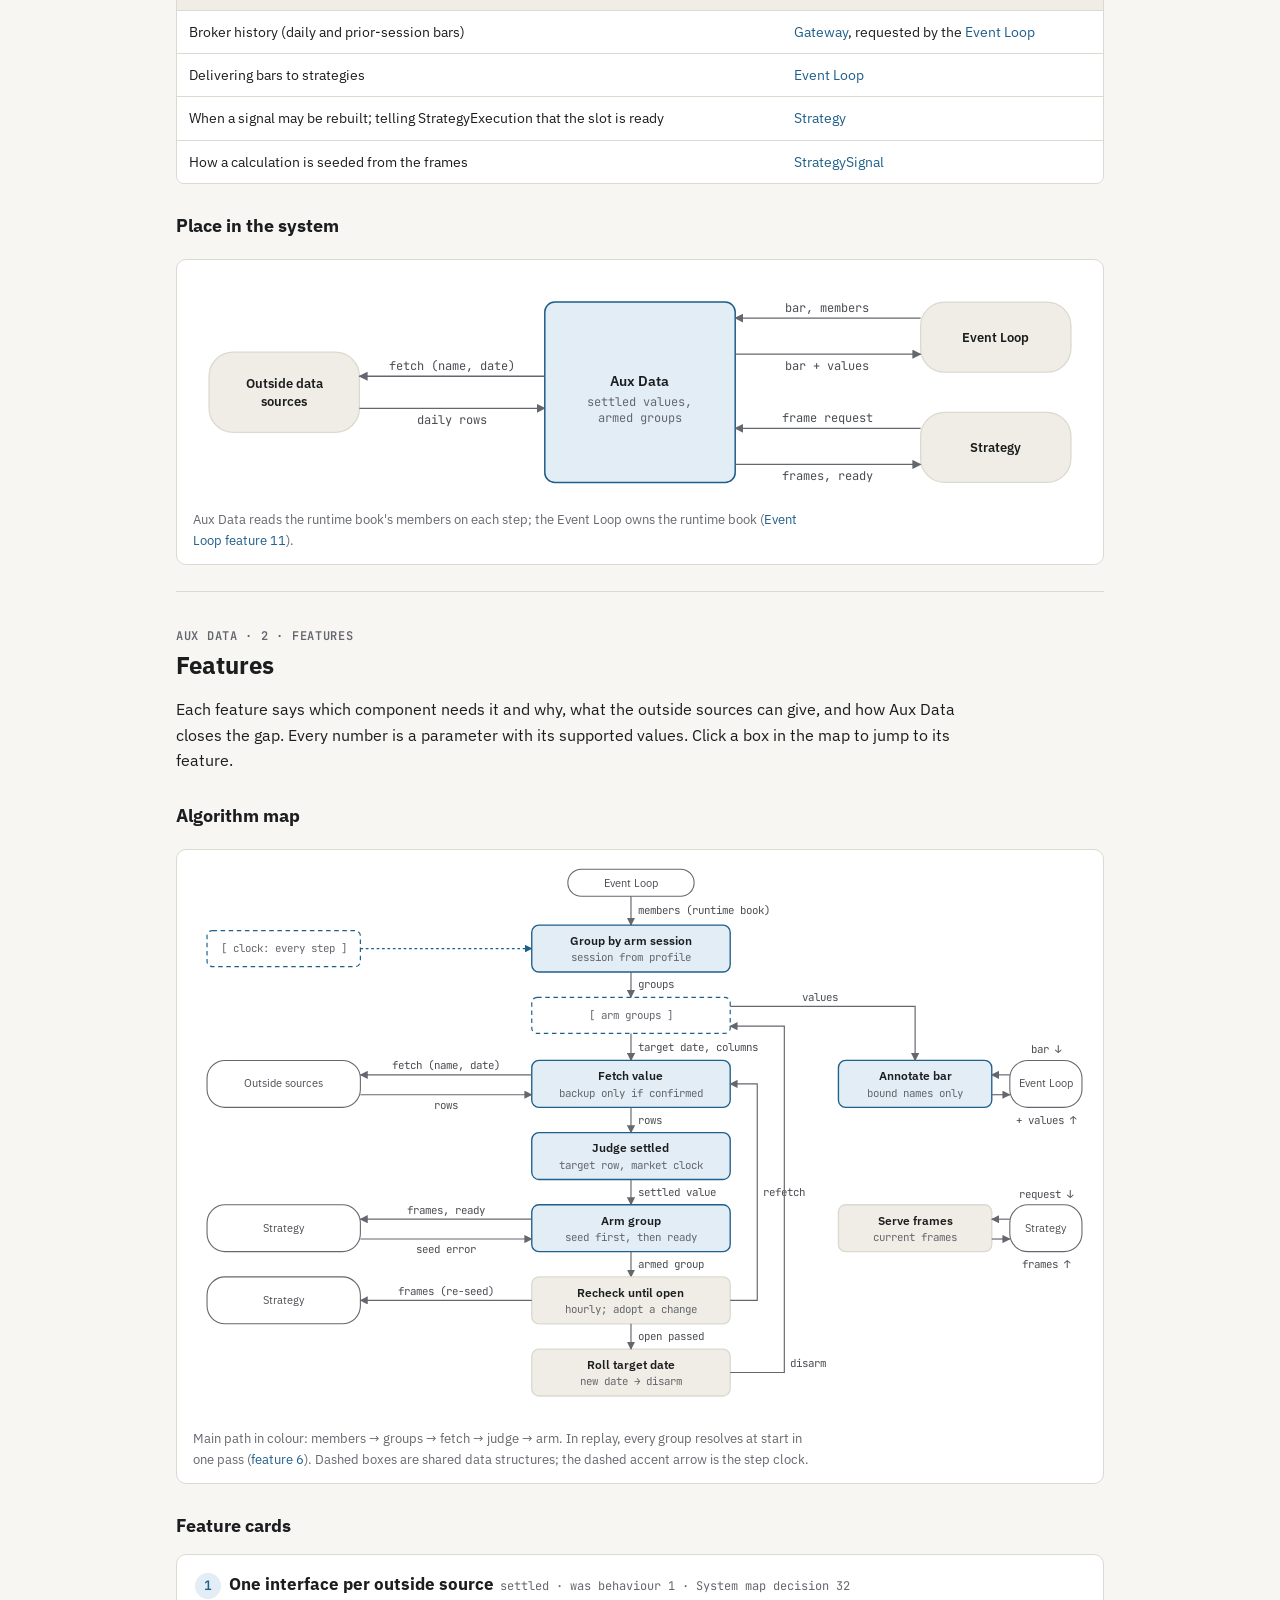
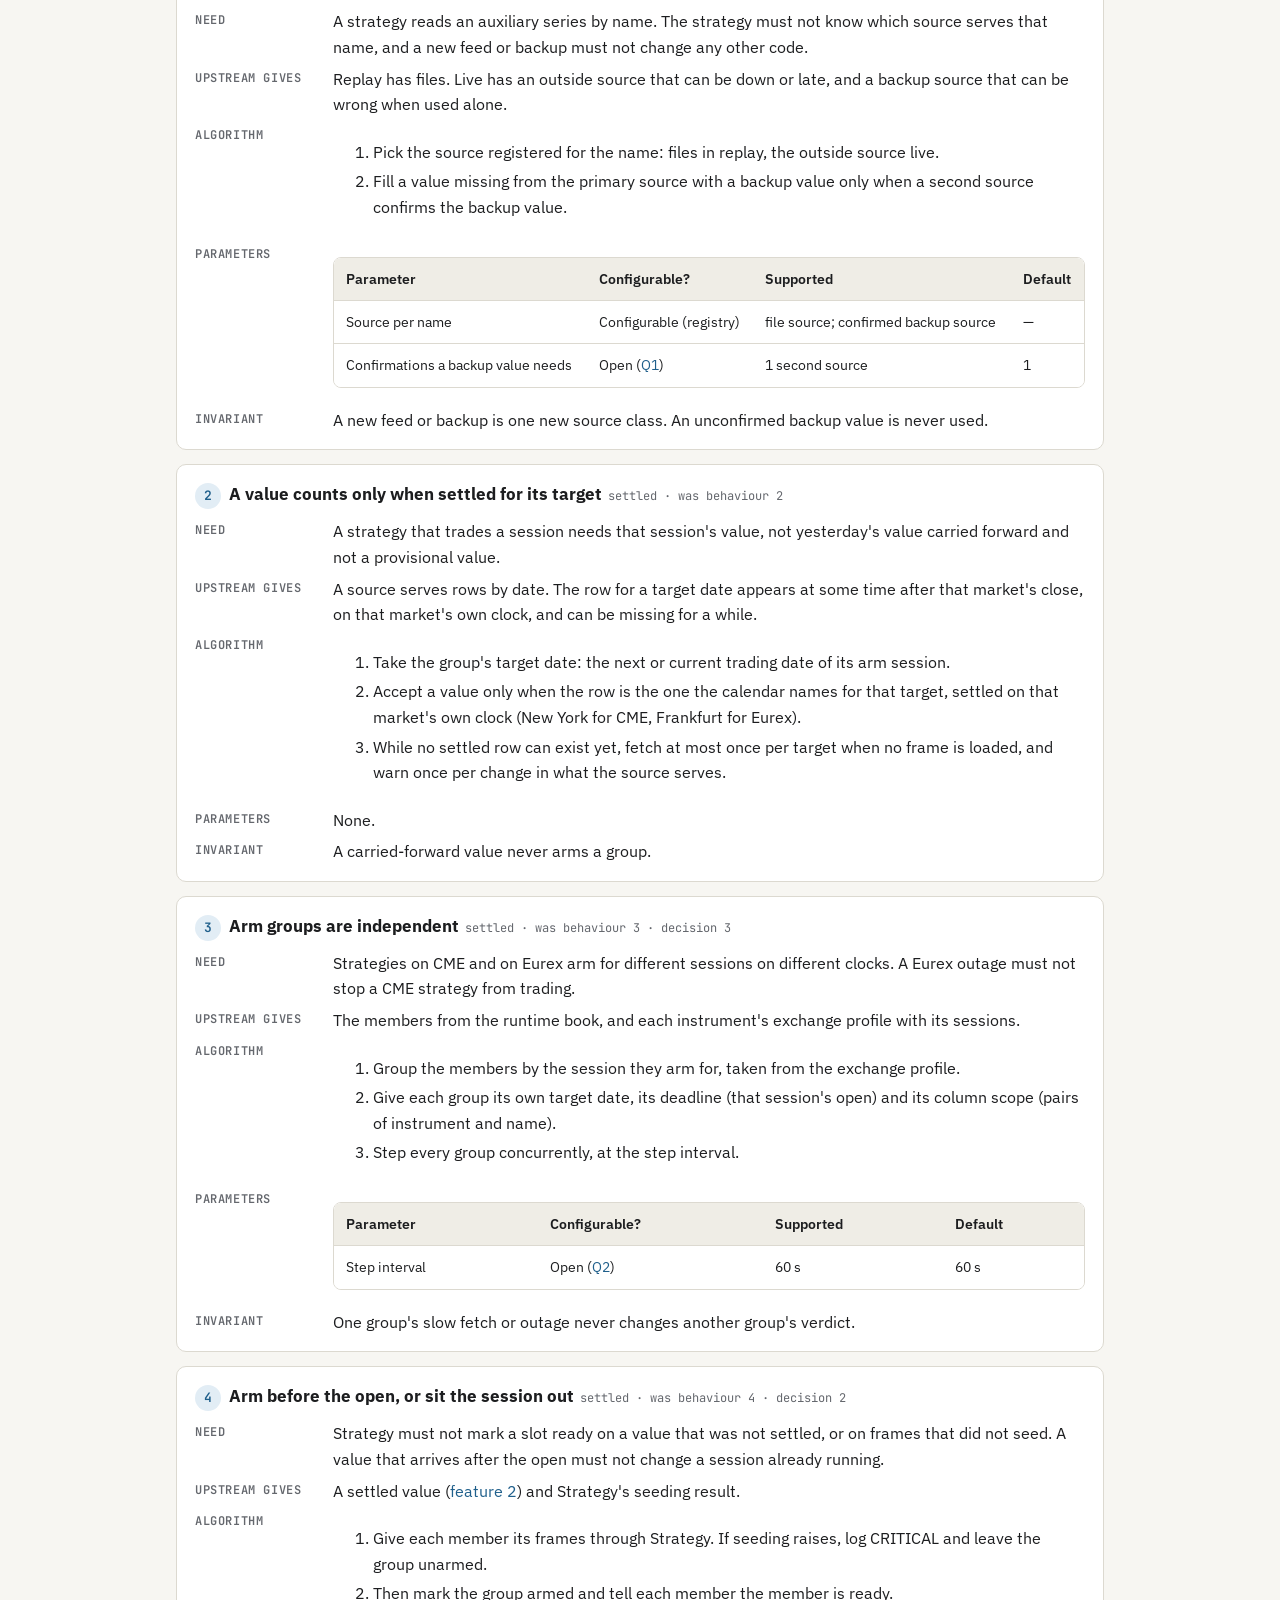
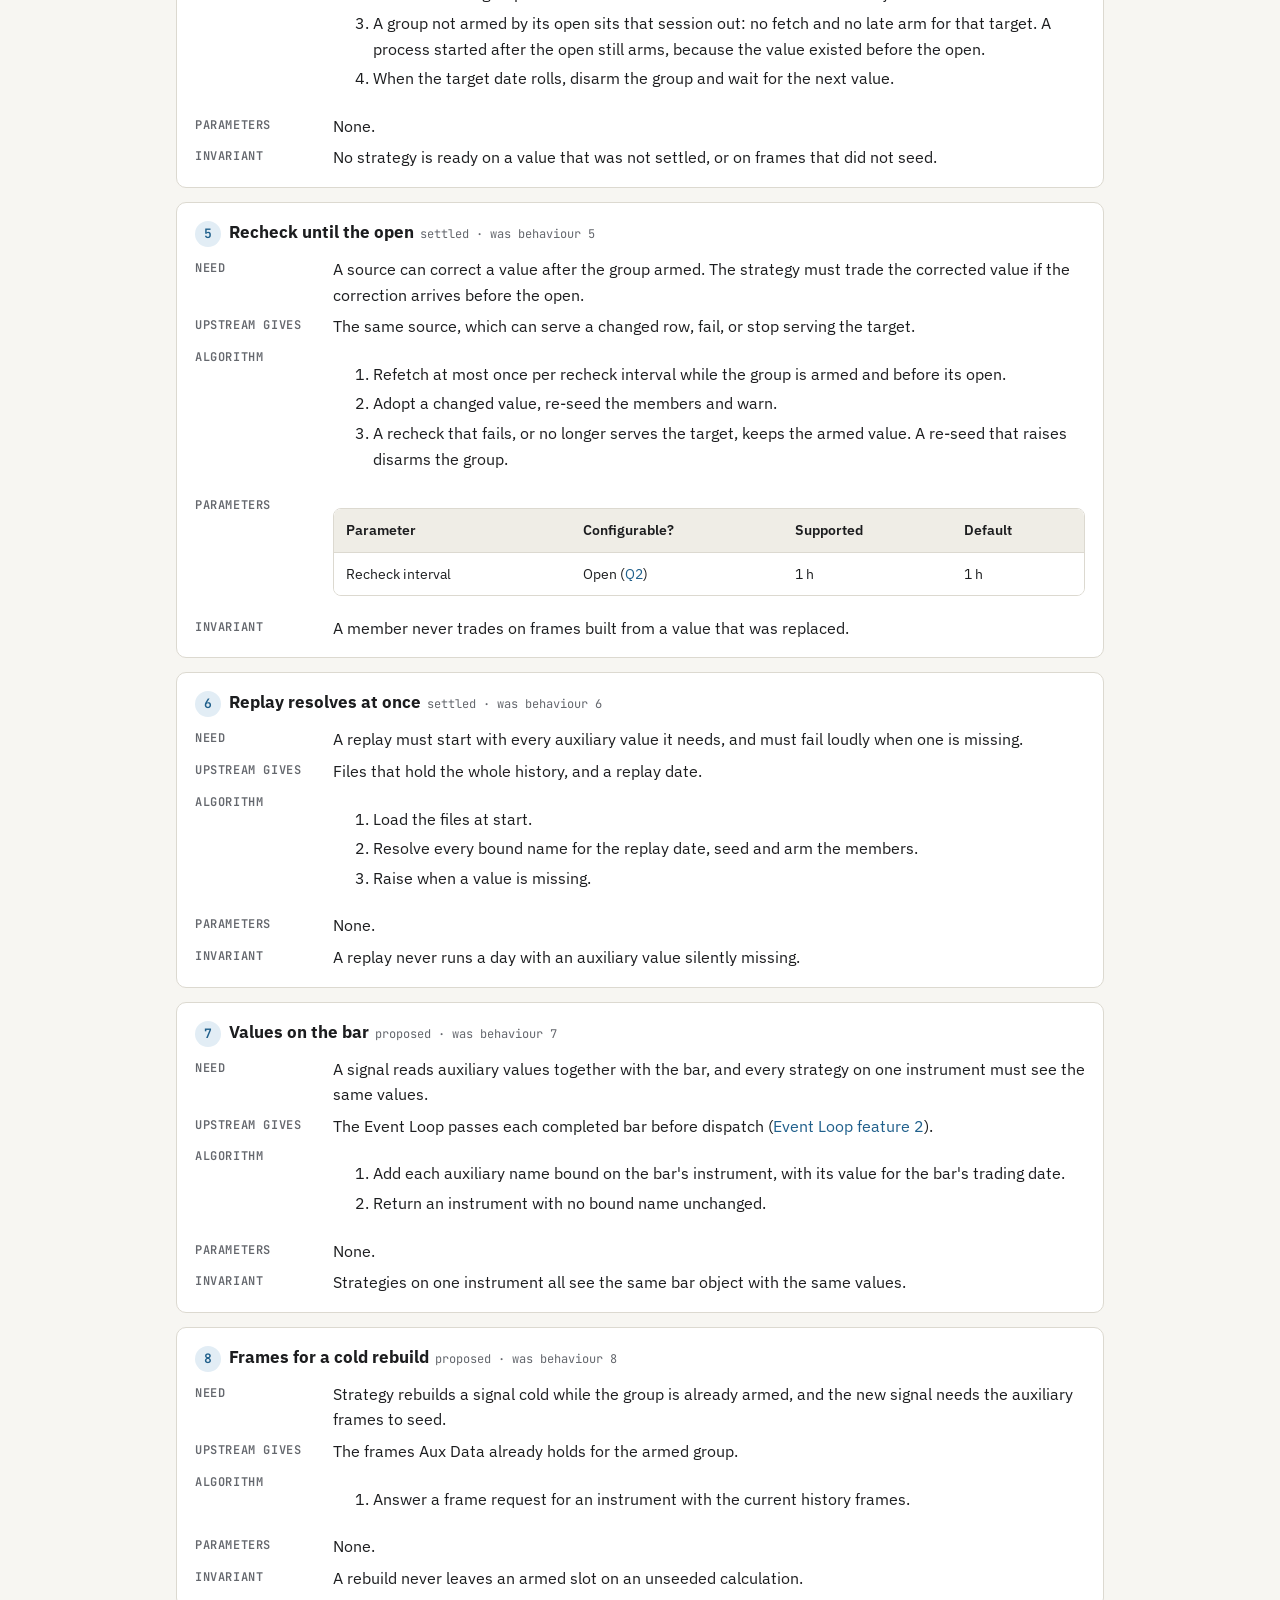
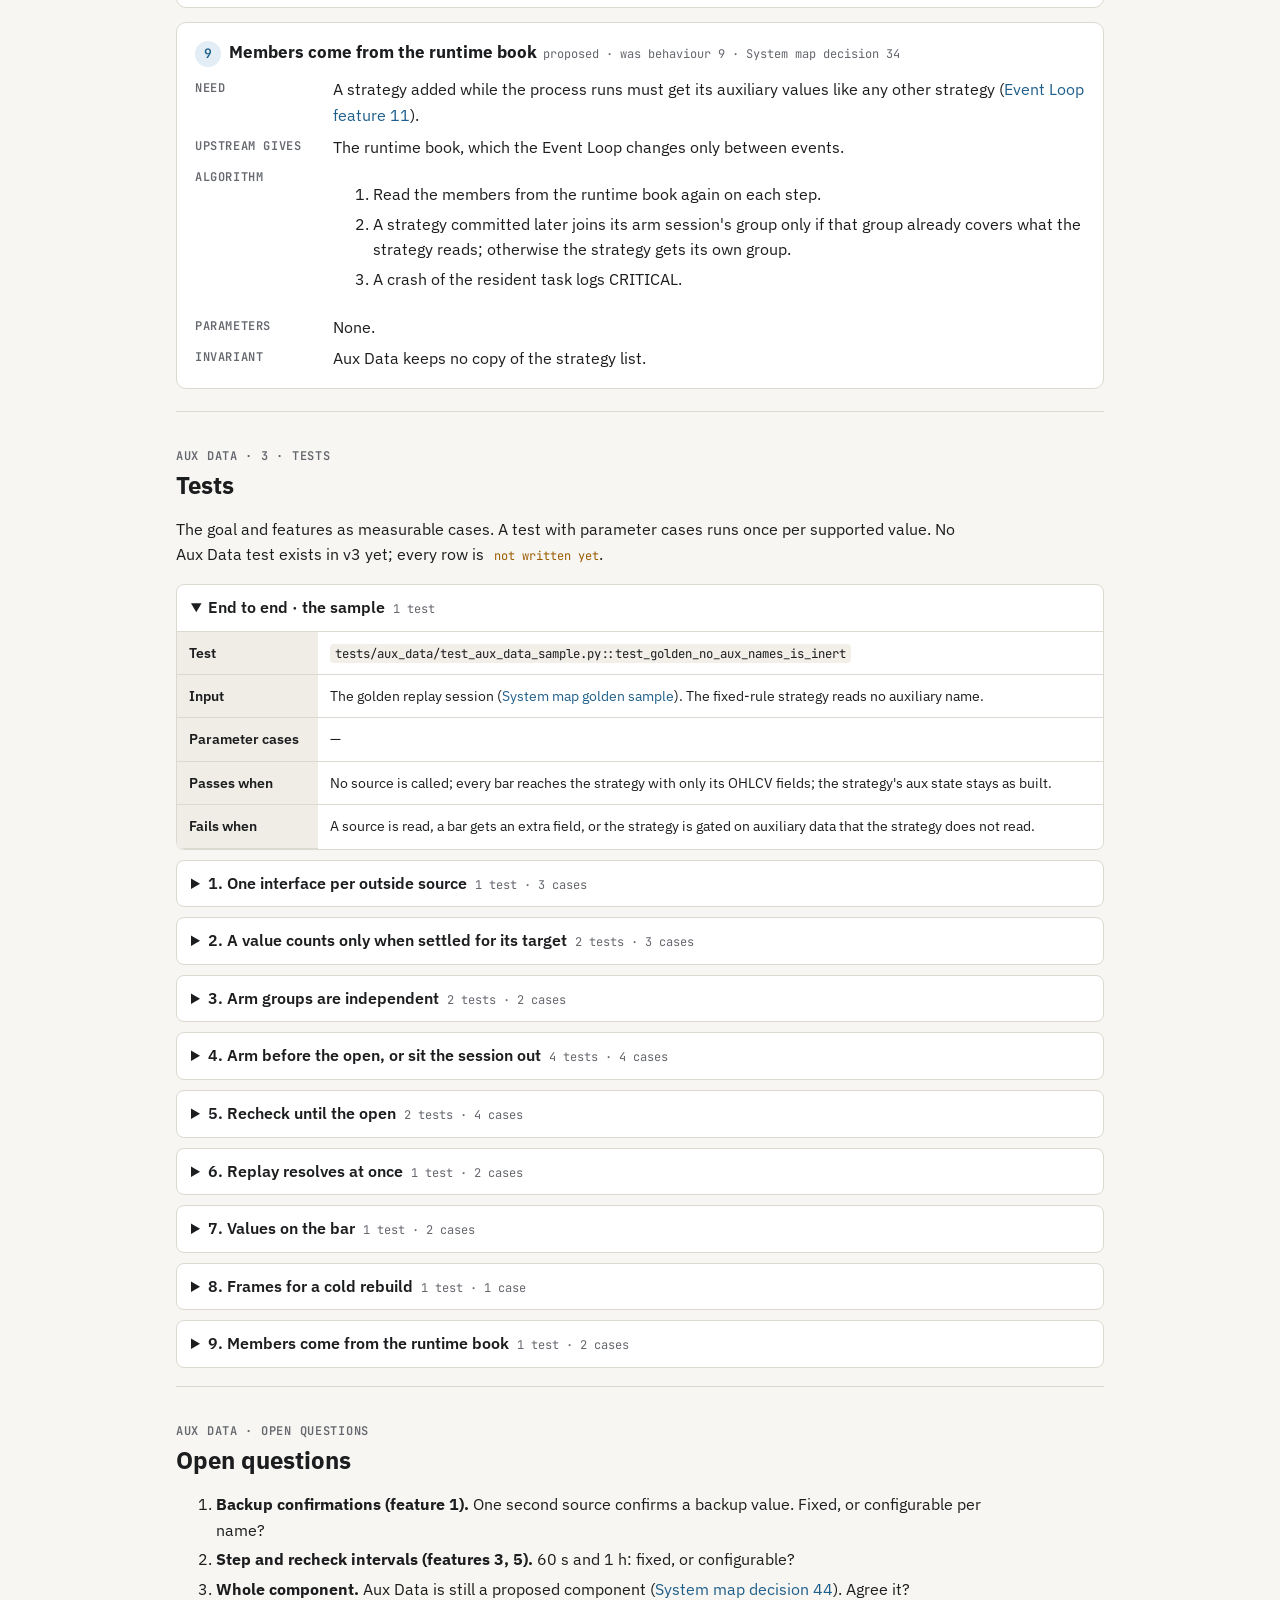
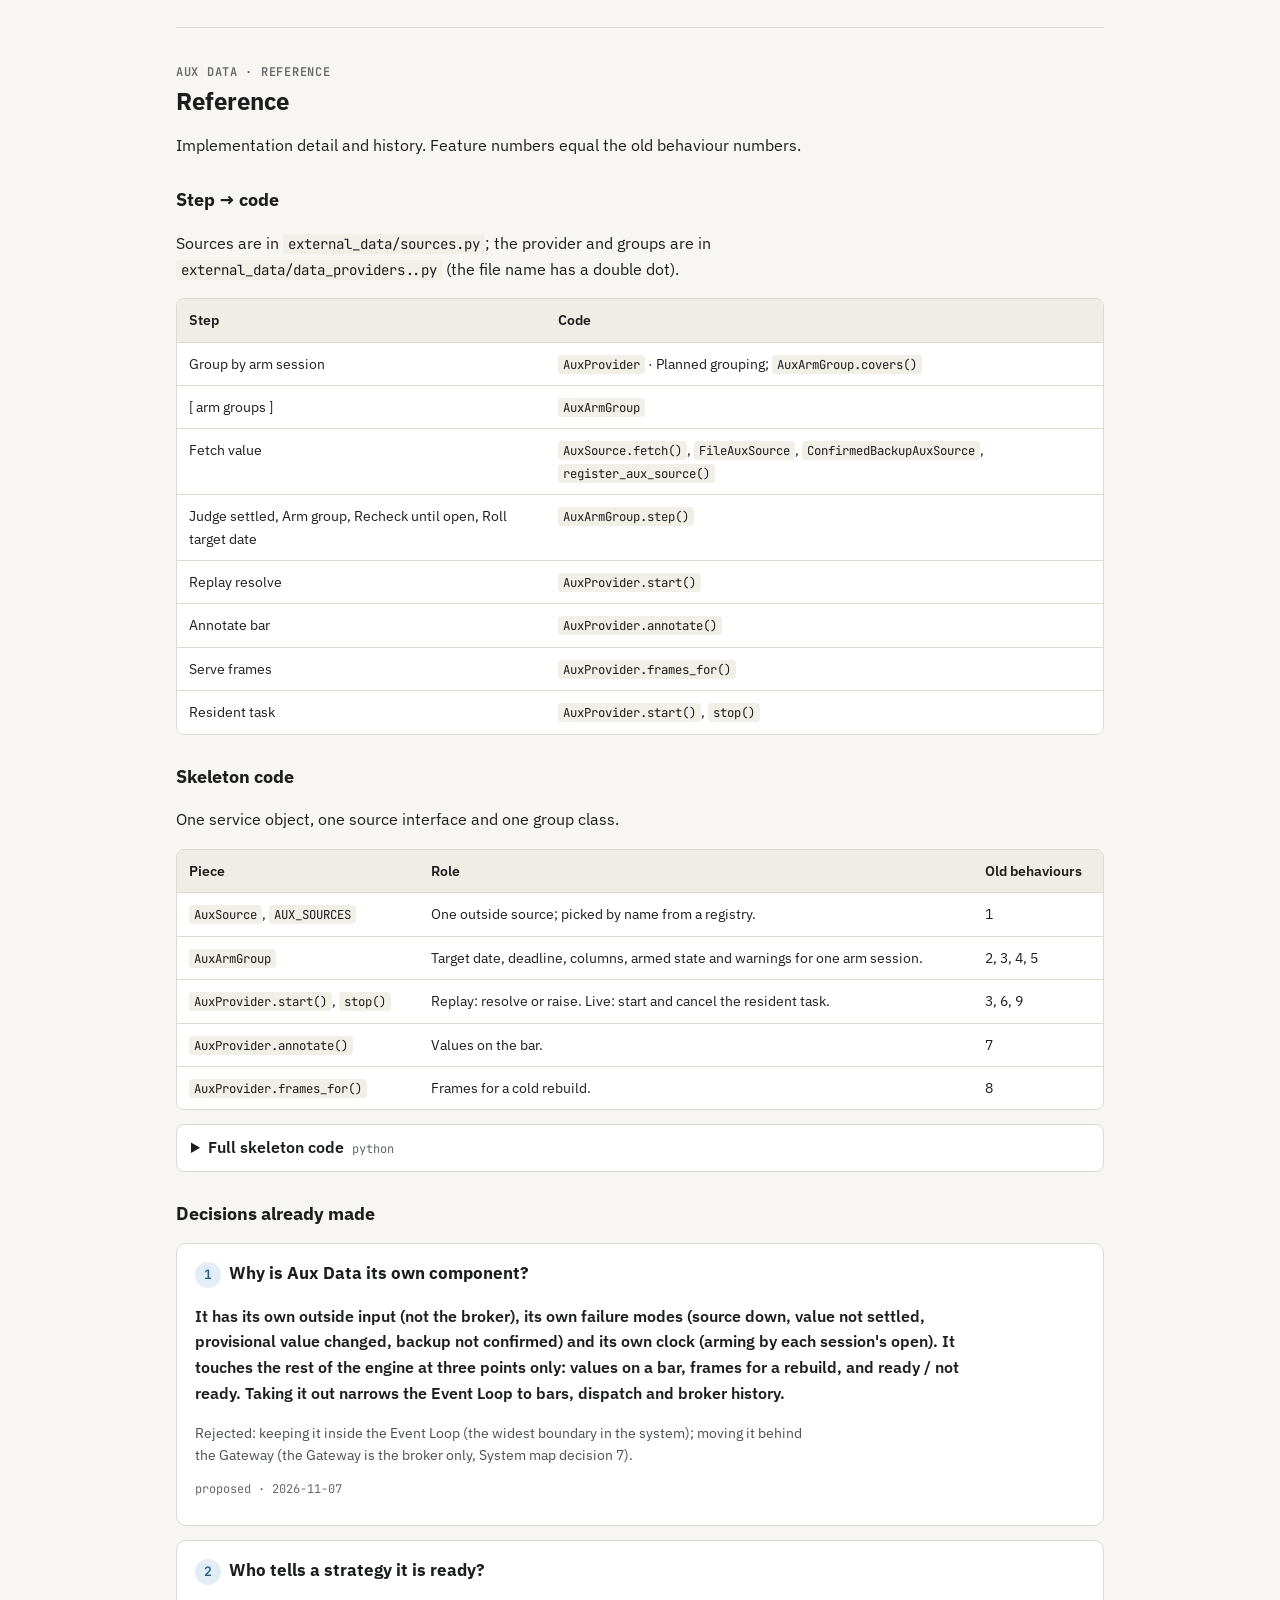
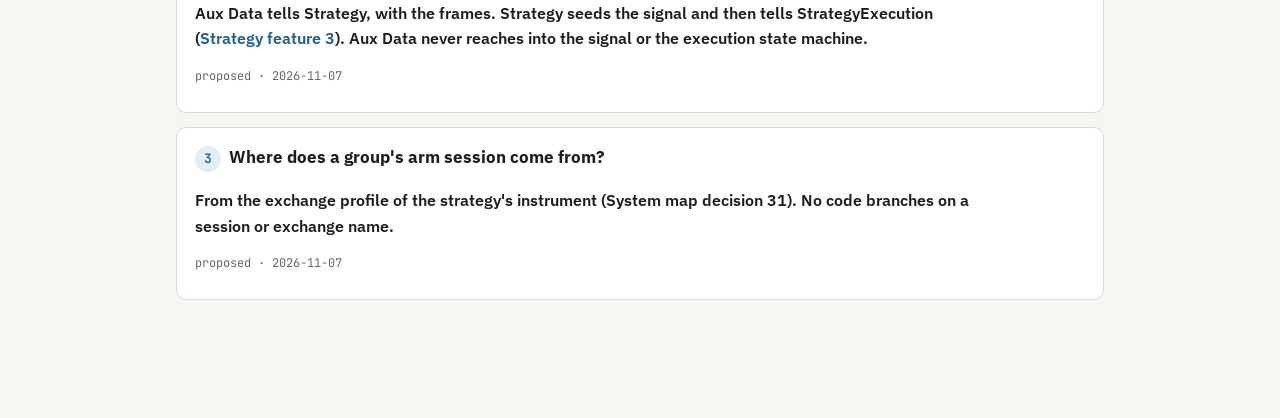
==== commit 1a363f26: "docs: reorder v3 component pages into goal, features, tests Each component page now reads: goal and " ====
--- a/system_design/v3/aux_data_map.html
+++ b/system_design/v3/aux_data_map.html
@@ -7,7 +7,7 @@
 <link rel="preconnect" href="https://fonts.googleapis.com">
 <link rel="preconnect" href="https://fonts.gstatic.com" crossorigin>
 <link href="https://fonts.googleapis.com/css2?family=IBM+Plex+Sans:wght@400;500;600&family=JetBrains+Mono:wght@400;600&display=swap" rel="stylesheet">
-<link rel="stylesheet" href="docs.css?v=5">
+<link rel="stylesheet" href="docs.css?v=6">
 </head>
 <body>
 <nav class="topnav">
@@ -33,17 +33,34 @@
 <header>
 <div class="eyebrow">Component map · AUX_DATA_MAP · Alchemist v3</div>
 <h1>Aux Data</h1>
-<div class="lede"><p>The engine's second input. It reads daily auxiliary series from outside data sources, decides when a value is good enough for the next session, and tells each strategy that reads one whether it is ready to trade.</p></div>
-<div class="meta"><p><strong>v3 draft, 2026-11-07 — proposed, not agreed (<a href="system_map.html#d44">System map decision 44</a>).</strong> The behaviours carry over the auxiliary and arming rules that the Event Loop map held before (its behaviour 8 and the auxiliary part of behaviour 17). Behaviours 1–6 carry those rules over; behaviours 7–9 are new interface rules.</p>
+<div class="lede"><p>The engine's second input. Aux Data reads daily auxiliary series from outside data sources, decides when a value is settled for the next session, and tells each strategy that reads a series whether the strategy may trade.</p></div>
+<div class="meta"><p><strong>v3 draft, 2026-11-09 — proposed, not agreed (<a href="system_map.html#d44">System map decision 44</a>).</strong> Features 1–6 carry over the auxiliary and arming rules that the Event Loop map held before; features 7–9 are new interface rules. Open questions are listed at the end.</p>
 <details><summary>Change history</summary><ul>
+<li><strong>2026-11-09</strong> — Page reordered: Goal and scope (with public interface and place in the system) → 9 features (Need / Upstream gives / Algorithm / Parameters / Invariant; same numbers as the old behaviours) → quantified tests with parameter cases → open questions → reference. Algorithm map added.</li>
 <li><strong>2026-11-07</strong> — Page created. Auxiliary sources, arming, rechecks and bar values move here from the Event Loop.</li>
 </ul></details></div>
 </header>
 
-<section id="goal">
-<div class="eyebrow">Aux Data · Goal</div>
-<h2>Goal</h2>
-<p>Give every strategy that reads an auxiliary series a value it can trust for the session it will trade, before that session opens, and keep that value fresh across day boundaries.</p>
+<section id="goal-and-scope">
+<div class="eyebrow">Aux Data · 1 · Goal and scope</div>
+<h2>Goal and scope</h2>
+<p><strong>What it is.</strong> Aux Data is the engine's second input, beside the Gateway. Aux Data reads daily auxiliary series (values that are not broker prices) from outside data sources, decides when a value is settled for the session a strategy will trade, and tells each strategy that reads a series whether that strategy may trade. One resident task steps every arm group; the Event Loop calls Aux Data once per bar; Strategy calls Aux Data when Strategy rebuilds a signal.</p>
+<p><strong>Why it exists.</strong> Some signals read a daily series that an outside source publishes, sometimes late, sometimes provisional, on the clock of a market other than the broker's. The Gateway talks to the broker only (<a href="system_map.html#d7">System map decision 7</a>), and the Event Loop must stay narrow (bars, dispatch, broker history). Aux Data owns the outside sources, their failure modes and their arming clock, so that no strategy trades on an auxiliary value that was not settled (<a href="system_map.html#d44">System map decision 44</a>).</p>
+<p><strong>Goal.</strong> Give every strategy that reads an auxiliary series a value the strategy can trust for the session it will trade, before that session opens, and keep that value fresh across day boundaries.</p>
+
+<h3>Public interface</h3>
+<div class="table-wrap"><table>
+<thead><tr><th>Direction</th><th>Who</th><th>Operation</th><th>Carries</th></tr></thead>
+<tbody>
+<tr><td rowspan="3">Other components call Aux Data</td><td>Event Loop</td><td>Annotate a completed bar before dispatch</td><td>bar → bar + auxiliary values</td></tr>
+<tr><td>Strategy</td><td>Ask for the history frames of an instrument during a cold rebuild</td><td>instrument → frames</td></tr>
+<tr><td>Runner</td><td>Start and stop the resident task</td><td>mode, replay date</td></tr>
+<tr><td rowspan="3">Aux Data calls other components</td><td>Outside data sources</td><td>Fetch a series</td><td>name, target date → rows</td></tr>
+<tr><td>Strategy</td><td>Give a member its frames to seed; tell the member it is ready or not ready</td><td>frames, ready flag</td></tr>
+<tr><td>Event Loop (runtime book)</td><td>Read the current members on each step</td><td>strategies and the names they read</td></tr>
+</tbody></table></div>
+
+<h3>Scope</h3>
 <p>Owns, from the System map:</p>
 <blockquote><p>Reading auxiliary daily series from outside data sources, each through one data-source interface; deciding when a value is settled for its target session; arming and disarming each group of strategies that read them; adding the values to bars; and serving the history frames a cold rebuild needs (<a href="system_map.html#d44">System map decision 44</a>).</p></blockquote>
 <div class="table-wrap"><table>
@@ -51,113 +68,327 @@
 <tbody>
 <tr><td>Broker history (daily and prior-session bars)</td><td><a href="gateway_map.html">Gateway</a>, requested by the <a href="event_loop_map.html">Event Loop</a></td></tr>
 <tr><td>Delivering bars to strategies</td><td><a href="event_loop_map.html">Event Loop</a></td></tr>
-<tr><td>When a signal may be rebuilt, and telling StrategyExecution it is ready</td><td><a href="strategy_map.html">Strategy</a></td></tr>
+<tr><td>When a signal may be rebuilt; telling StrategyExecution that the slot is ready</td><td><a href="strategy_map.html">Strategy</a></td></tr>
 <tr><td>How a calculation is seeded from the frames</td><td><a href="strategy_signal_map.html">StrategySignal</a></td></tr>
 </tbody></table></div>
+
+<h3>Place in the system</h3>
+<div class="diagram">
+<svg viewBox="0 0 900 230" role="img" aria-label="Aux Data between outside data sources on the left and the Event Loop and Strategy on the right." xmlns="http://www.w3.org/2000/svg">
+  <style>
+    .ps-core { fill: var(--accent-soft); stroke: var(--accent); stroke-width: 1.5; }
+    .ps-ext { fill: var(--surface-2); stroke: var(--line); stroke-width: 1.3; }
+    .ps-t { fill: var(--ink); font: 600 14px var(--sans); text-anchor: middle; }
+    .ps-x { fill: var(--ink); font: 600 13px var(--sans); text-anchor: middle; }
+    .ps-r { fill: var(--ink-3); font: 12px var(--mono); text-anchor: middle; }
+    .ps-l { fill: var(--ink-2); font: 12px var(--mono); text-anchor: middle; }
+    .ps-a { stroke: var(--ink-3); stroke-width: 1.3; fill: none; marker-end: url(#apsah); }
+  </style>
+  <defs><marker id="apsah" viewBox="0 0 10 10" refX="9" refY="5" markerWidth="7" markerHeight="7" orient="auto-start-reverse"><path d="M0,0 L10,5 L0,10 z" fill="var(--ink-3)"/></marker></defs>
+  <rect class="ps-core" x="355" y="30" width="190" height="180" rx="10"/>
+  <text class="ps-t" x="450" y="114">Aux Data</text><text class="ps-r" x="450" y="134">settled values,</text><text class="ps-r" x="450" y="150">armed groups</text>
+  <rect class="ps-ext" x="20" y="80" width="150" height="80" rx="24"/><text class="ps-x" x="95" y="116">Outside data</text><text class="ps-x" x="95" y="134">sources</text>
+  <path class="ps-a" d="M355,104 H170"/><text class="ps-l" x="262" y="98">fetch (name, date)</text>
+  <path class="ps-a" d="M170,136 H355"/><text class="ps-l" x="262" y="152">daily rows</text>
+  <rect class="ps-ext" x="730" y="30" width="150" height="70" rx="24"/><text class="ps-x" x="805" y="70">Event Loop</text>
+  <path class="ps-a" d="M730,46 H545"/><text class="ps-l" x="637" y="40">bar, members</text>
+  <path class="ps-a" d="M545,82 H730"/><text class="ps-l" x="637" y="98">bar + values</text>
+  <rect class="ps-ext" x="730" y="140" width="150" height="70" rx="24"/><text class="ps-x" x="805" y="180">Strategy</text>
+  <path class="ps-a" d="M730,156 H545"/><text class="ps-l" x="637" y="150">frame request</text>
+  <path class="ps-a" d="M545,192 H730"/><text class="ps-l" x="637" y="208">frames, ready</text>
+</svg>
+<p class="caption">Aux Data reads the runtime book's members on each step; the Event Loop owns the runtime book (<a href="event_loop_map.html#f11">Event Loop feature 11</a>).</p>
+</div>
 </section>
 
-<section id="what-this-component-does">
-<div class="eyebrow">Aux Data · What this component does</div>
-<h2>What this component does</h2>
-<p>One resident task steps every arm group at a fixed interval. The Event Loop calls it once per bar to add values. Strategy calls it when it rebuilds.</p>
-<div class="table-wrap"><table>
-<thead><tr><th>Job</th><th>How</th></tr></thead>
-<tbody>
-<tr><td>Read</td><td>One <code>AuxSource</code> per outside source: files in replay, an outside source live, and a backup that counts only when a second source confirms it.</td></tr>
-<tr><td>Judge</td><td>A value counts only when it is the row the calendar names for the target session, settled on that market's own clock.</td></tr>
-<tr><td>Arm</td><td>Strategies are grouped by the session they arm for. Each group has its own target date, deadline and columns.</td></tr>
-<tr><td>Recheck</td><td>After arming, a group rechecks every hour until its open, and adopts a changed value.</td></tr>
-<tr><td>Annotate</td><td>Adds each bound value to a bar before the Event Loop dispatches it.</td></tr>
-<tr><td>Serve frames</td><td>Gives Strategy the history frames a cold rebuild needs.</td></tr>
-</tbody></table></div>
-</section>
-
-<section id="sample">
-<div class="eyebrow">Aux Data · Sample</div>
-<h2>Sample</h2>
-<p>Aux Data's slice of the system golden sample from the <a href="system_map.html#golden-sample-frozen">System map</a>.</p>
-<div class="table-wrap"><table><tbody>
-<tr><th>Input</th><td>The golden replay session. The fixed-rule strategy reads no auxiliary name.</td></tr>
-<tr><th>Expected</th><td>Aux Data reads no source, makes no arm group, changes no strategy's ready state and adds nothing to any bar.</td></tr>
-<tr><th>Passes when</th><td>No source is called; every bar reaches the strategy with only its OHLCV fields; the strategy's aux state stays as built.</td></tr>
-<tr><th>Fails when</th><td>A source is read, a bar gets an extra field, or the strategy is gated on auxiliary data it does not read.</td></tr>
-</tbody></table></div>
-</section>
-
-<section id="behaviours">
-<div class="eyebrow">Aux Data · Behaviours</div>
-<h2>Behaviours</h2>
-<p>Each behaviour says what Aux Data is given, what it must do, and what must always stay true.</p>
-
-<div class="behaviour"><h3><span class="num">1</span>One interface per outside source</h3><dl class="gmi">
-<dt>Given</dt><dd>A registered auxiliary name that a strategy reads.</dd>
-<dt>Must</dt><dd><ul>
-<li>Read it through one <code>AuxSource</code>: from files in replay, from the outside source live.</li>
-<li>Fill a value missing from the primary source with a backup value only when a second source confirms it.</li>
-</ul></dd>
-<dt>Invariant</dt><dd>A new feed or backup is one new <code>AuxSource</code> class (<a href="system_map.html#d32">System map decision 32</a>).</dd>
-</dl></div>
-
-<div class="behaviour"><h3><span class="num">2</span>A value counts only when settled for its target</h3><dl class="gmi">
-<dt>Given</dt><dd>A group's target date: the next or current trading date of its arm session.</dd>
-<dt>Must</dt><dd>Accept a value only when it is the row the calendar names for that target, settled on that market's own clock (New York for CME, Frankfurt for Eurex). While no settled row can exist yet, fetch at most once per target when no frame is loaded, and warn once per change in what the source serves.</dd>
+<section id="features">
+<div class="eyebrow">Aux Data · 2 · Features</div>
+<h2>Features</h2>
+<p>Each feature says which component needs it and why, what the outside sources can give, and how Aux Data closes the gap. Every number is a parameter with its supported values. Click a box in the map to jump to its feature.</p>
+
+<h3>Algorithm map</h3>
+<div class="diagram">
+<svg viewBox="0 0 1000 620" role="img" aria-label="Aux Data steps: members from the runtime book are grouped by arm session; each group fetches a value, judges whether the value is settled for its target, arms by seeding members through Strategy, rechecks hourly until the open, and disarms when the target date rolls. Bars get the bound values; a cold rebuild gets the current frames." xmlns="http://www.w3.org/2000/svg">
+  <style>
+    .x-stp { fill: var(--surface-2); stroke: var(--line); stroke-width: 1.5; }
+    .x-main { fill: var(--accent-soft); stroke: var(--accent); stroke-width: 1.5; }
+    .x-st { fill: none; stroke: var(--accent); stroke-width: 1.3; stroke-dasharray: 5 4; }
+    .x-ext { fill: none; stroke: var(--ink-3); stroke-width: 1.2; }
+    .x-t { fill: var(--ink); font: 600 13px var(--sans); text-anchor: middle; }
+    .x-r { fill: var(--ink-3); font: 12px var(--mono); text-anchor: middle; }
+    .x-x { fill: var(--ink-2); font: 12px var(--sans); text-anchor: middle; }
+    .x-l { fill: var(--ink-2); font: 12px var(--mono); }
+    .x-a { stroke: var(--ink-3); stroke-width: 1.3; fill: none; marker-end: url(#xah); }
+    .x-c { stroke: var(--accent); stroke-width: 1.2; fill: none; stroke-dasharray: 3 3; marker-end: url(#xah2); }
+  </style>
+  <defs>
+    <marker id="xah" viewBox="0 0 10 10" refX="9" refY="5" markerWidth="7" markerHeight="7" orient="auto-start-reverse"><path d="M0,0 L10,5 L0,10 z" fill="var(--ink-3)"/></marker>
+    <marker id="xah2" viewBox="0 0 10 10" refX="9" refY="5" markerWidth="7" markerHeight="7" orient="auto-start-reverse"><path d="M0,0 L10,5 L0,10 z" fill="var(--accent)"/></marker>
+  </defs>
+  <rect class="x-ext" x="420" y="8" width="140" height="30" rx="15"/><text class="x-x" x="490" y="28">Event Loop</text>
+  <path class="x-a" d="M490,38 V70"/><text class="x-l" x="498" y="58">members (runtime book)</text>
+  <rect class="x-st" x="20" y="76" width="170" height="40" rx="6"/><text class="x-r" x="105" y="100">[ clock: every step ]</text>
+  <path class="x-c" d="M190,96 H380"/>
+
+  <rect class="x-main" x="380" y="70" width="220" height="52" rx="8"/><text class="x-t" x="490" y="92">Group by arm session</text><text class="x-r" x="490" y="110">session from profile</text>
+  <path class="x-a" d="M490,122 V150"/><text class="x-l" x="498" y="140">groups</text>
+  <rect class="x-st" x="380" y="150" width="220" height="40" rx="6"/><text class="x-r" x="490" y="174">[ arm groups ]</text>
+  <path class="x-a" d="M490,190 V220"/><text class="x-l" x="498" y="209">target date, columns</text>
+
+  <rect class="x-main" x="380" y="220" width="220" height="52" rx="8"/><text class="x-t" x="490" y="242">Fetch value</text><text class="x-r" x="490" y="260">backup only if confirmed</text>
+  <rect class="x-ext" x="20" y="220" width="170" height="52" rx="20"/><text class="x-x" x="105" y="250">Outside sources</text>
+  <path class="x-a" d="M380,236 H190"/><text class="x-l" x="285" y="230" text-anchor="middle">fetch (name, date)</text>
+  <path class="x-a" d="M190,258 H380"/><text class="x-l" x="285" y="274" text-anchor="middle">rows</text>
+  <path class="x-a" d="M490,272 V300"/><text class="x-l" x="498" y="290">rows</text>
+
+  <rect class="x-main" x="380" y="300" width="220" height="52" rx="8"/><text class="x-t" x="490" y="322">Judge settled</text><text class="x-r" x="490" y="340">target row, market clock</text>
+  <path class="x-a" d="M490,352 V380"/><text class="x-l" x="498" y="370">settled value</text>
+
+  <rect class="x-main" x="380" y="380" width="220" height="52" rx="8"/><text class="x-t" x="490" y="402">Arm group</text><text class="x-r" x="490" y="420">seed first, then ready</text>
+  <rect class="x-ext" x="20" y="380" width="170" height="52" rx="20"/><text class="x-x" x="105" y="410">Strategy</text>
+  <path class="x-a" d="M380,396 H190"/><text class="x-l" x="285" y="390" text-anchor="middle">frames, ready</text>
+  <path class="x-a" d="M190,418 H380"/><text class="x-l" x="285" y="434" text-anchor="middle">seed error</text>
+  <path class="x-a" d="M490,432 V460"/><text class="x-l" x="498" y="450">armed group</text>
+
+  <rect class="x-stp" x="380" y="460" width="220" height="52" rx="8"/><text class="x-t" x="490" y="482">Recheck until open</text><text class="x-r" x="490" y="500">hourly; adopt a change</text>
+  <rect class="x-ext" x="20" y="460" width="170" height="52" rx="20"/><text class="x-x" x="105" y="490">Strategy</text>
+  <path class="x-a" d="M380,486 H190"/><text class="x-l" x="285" y="480" text-anchor="middle">frames (re-seed)</text>
+  <path class="x-a" d="M600,486 H630 V246 H600"/><text class="x-l" x="636" y="370">refetch</text>
+
+  <rect class="x-stp" x="380" y="540" width="220" height="52" rx="8"/><text class="x-t" x="490" y="562">Roll target date</text><text class="x-r" x="490" y="580">new date → disarm</text>
+  <path class="x-a" d="M490,512 V540"/><text class="x-l" x="498" y="530">open passed</text>
+  <path class="x-a" d="M600,566 H660 V182 H600"/><text class="x-l" x="666" y="560">disarm</text>
+
+  <rect class="x-main" x="720" y="220" width="170" height="52" rx="8"/><text class="x-t" x="805" y="242">Annotate bar</text><text class="x-r" x="805" y="260">bound names only</text>
+  <path class="x-a" d="M600,160 H805 V220"/><text class="x-l" x="700" y="154" text-anchor="middle">values</text>
+  <rect class="x-ext" x="910" y="220" width="80" height="52" rx="20"/><text class="x-x" x="950" y="250">Event Loop</text>
+  <path class="x-a" d="M910,236 H890"/><path class="x-a" d="M890,258 H910"/>
+  <text class="x-l" x="950" y="212" text-anchor="middle">bar ↓</text><text class="x-l" x="950" y="290" text-anchor="middle">+ values ↑</text>
+
+  <rect class="x-stp" x="720" y="380" width="170" height="52" rx="8"/><text class="x-t" x="805" y="402">Serve frames</text><text class="x-r" x="805" y="420">current frames</text>
+  <rect class="x-ext" x="910" y="380" width="80" height="52" rx="20"/><text class="x-x" x="950" y="410">Strategy</text>
+  <path class="x-a" d="M910,396 H890"/><path class="x-a" d="M890,418 H910"/>
+  <text class="x-l" x="950" y="372" text-anchor="middle">request ↓</text><text class="x-l" x="950" y="450" text-anchor="middle">frames ↑</text>
+
+  <a href="#f9"><rect x="380" y="70" width="220" height="52" rx="8" fill="transparent" style="cursor:pointer"><title>Feature 9</title></rect></a>
+  <a href="#f3"><rect x="380" y="150" width="220" height="40" rx="6" fill="transparent" style="cursor:pointer"><title>Feature 3</title></rect></a>
+  <a href="#f1"><rect x="380" y="220" width="220" height="52" rx="8" fill="transparent" style="cursor:pointer"><title>Feature 1</title></rect></a>
+  <a href="#f2"><rect x="380" y="300" width="220" height="52" rx="8" fill="transparent" style="cursor:pointer"><title>Feature 2</title></rect></a>
+  <a href="#f4"><rect x="380" y="380" width="220" height="52" rx="8" fill="transparent" style="cursor:pointer"><title>Feature 4</title></rect></a>
+  <a href="#f5"><rect x="380" y="460" width="220" height="52" rx="8" fill="transparent" style="cursor:pointer"><title>Feature 5</title></rect></a>
+  <a href="#f4"><rect x="380" y="540" width="220" height="52" rx="8" fill="transparent" style="cursor:pointer"><title>Feature 4</title></rect></a>
+  <a href="#f7"><rect x="720" y="220" width="170" height="52" rx="8" fill="transparent" style="cursor:pointer"><title>Feature 7</title></rect></a>
+  <a href="#f8"><rect x="720" y="380" width="170" height="52" rx="8" fill="transparent" style="cursor:pointer"><title>Feature 8</title></rect></a>
+</svg>
+<p class="caption">Main path in colour: members → groups → fetch → judge → arm. In replay, every group resolves at start in one pass (<a href="#f6">feature 6</a>). Dashed boxes are shared data structures; the dashed accent arrow is the step clock.</p>
+</div>
+
+<h3>Feature cards</h3>
+
+<div class="behaviour" id="f1"><h3><span class="num">1</span>One interface per outside source<span class="added">settled · was behaviour 1 · System map decision 32</span></h3><dl class="gmi">
+<dt>Need</dt><dd>A strategy reads an auxiliary series by name. The strategy must not know which source serves that name, and a new feed or backup must not change any other code.</dd>
+<dt>Upstream gives</dt><dd>Replay has files. Live has an outside source that can be down or late, and a backup source that can be wrong when used alone.</dd>
+<dt>Algorithm</dt><dd><ol>
+<li>Pick the source registered for the name: files in replay, the outside source live.</li>
+<li>Fill a value missing from the primary source with a backup value only when a second source confirms the backup value.</li>
+</ol></dd>
+<dt>Parameters</dt><dd><div class="table-wrap"><table><thead><tr><th>Parameter</th><th>Configurable?</th><th>Supported</th><th>Default</th></tr></thead><tbody>
+<tr><td>Source per name</td><td>Configurable (registry)</td><td>file source; confirmed backup source</td><td>—</td></tr>
+<tr><td>Confirmations a backup value needs</td><td>Open (<a href="#open-questions">Q1</a>)</td><td>1 second source</td><td>1</td></tr>
+</tbody></table></div></dd>
+<dt>Invariant</dt><dd>A new feed or backup is one new source class. An unconfirmed backup value is never used.</dd>
+</dl></div>
+
+<div class="behaviour" id="f2"><h3><span class="num">2</span>A value counts only when settled for its target<span class="added">settled · was behaviour 2</span></h3><dl class="gmi">
+<dt>Need</dt><dd>A strategy that trades a session needs that session's value, not yesterday's value carried forward and not a provisional value.</dd>
+<dt>Upstream gives</dt><dd>A source serves rows by date. The row for a target date appears at some time after that market's close, on that market's own clock, and can be missing for a while.</dd>
+<dt>Algorithm</dt><dd><ol>
+<li>Take the group's target date: the next or current trading date of its arm session.</li>
+<li>Accept a value only when the row is the one the calendar names for that target, settled on that market's own clock (New York for CME, Frankfurt for Eurex).</li>
+<li>While no settled row can exist yet, fetch at most once per target when no frame is loaded, and warn once per change in what the source serves.</li>
+</ol></dd>
+<dt>Parameters</dt><dd>None.</dd>
 <dt>Invariant</dt><dd>A carried-forward value never arms a group.</dd>
 </dl></div>
 
-<div class="behaviour"><h3><span class="num">3</span>Arm groups are independent</h3><dl class="gmi">
-<dt>Given</dt><dd>The strategies that read auxiliary names.</dd>
-<dt>Must</dt><dd>Group them by the session they arm for, taken from the exchange profile. Give each group its own target date, its deadline (that session's open) and its column scope (pairs of instrument and name). Step every group concurrently, every 60 s.</dd>
+<div class="behaviour" id="f3"><h3><span class="num">3</span>Arm groups are independent<span class="added">settled · was behaviour 3 · decision 3</span></h3><dl class="gmi">
+<dt>Need</dt><dd>Strategies on CME and on Eurex arm for different sessions on different clocks. A Eurex outage must not stop a CME strategy from trading.</dd>
+<dt>Upstream gives</dt><dd>The members from the runtime book, and each instrument's exchange profile with its sessions.</dd>
+<dt>Algorithm</dt><dd><ol>
+<li>Group the members by the session they arm for, taken from the exchange profile.</li>
+<li>Give each group its own target date, its deadline (that session's open) and its column scope (pairs of instrument and name).</li>
+<li>Step every group concurrently, at the step interval.</li>
+</ol></dd>
+<dt>Parameters</dt><dd><div class="table-wrap"><table><thead><tr><th>Parameter</th><th>Configurable?</th><th>Supported</th><th>Default</th></tr></thead><tbody>
+<tr><td>Step interval</td><td>Open (<a href="#open-questions">Q2</a>)</td><td>60 s</td><td>60 s</td></tr>
+</tbody></table></div></dd>
 <dt>Invariant</dt><dd>One group's slow fetch or outage never changes another group's verdict.</dd>
 </dl></div>
 
-<div class="behaviour"><h3><span class="num">4</span>Arm before the open, or sit the session out</h3><dl class="gmi">
-<dt>Given</dt><dd>A group whose value is settled for its target.</dd>
-<dt>Must</dt><dd><ul>
-<li>Give each member its frames through Strategy first. If seeding raises, log CRITICAL and leave the group unarmed.</li>
-<li>Then mark the group armed and tell each member it is ready.</li>
+<div class="behaviour" id="f4"><h3><span class="num">4</span>Arm before the open, or sit the session out<span class="added">settled · was behaviour 4 · decision 2</span></h3><dl class="gmi">
+<dt>Need</dt><dd>Strategy must not mark a slot ready on a value that was not settled, or on frames that did not seed. A value that arrives after the open must not change a session already running.</dd>
+<dt>Upstream gives</dt><dd>A settled value (<a href="#f2">feature 2</a>) and Strategy's seeding result.</dd>
+<dt>Algorithm</dt><dd><ol>
+<li>Give each member its frames through Strategy. If seeding raises, log CRITICAL and leave the group unarmed.</li>
+<li>Then mark the group armed and tell each member the member is ready.</li>
 <li>A group not armed by its open sits that session out: no fetch and no late arm for that target. A process started after the open still arms, because the value existed before the open.</li>
 <li>When the target date rolls, disarm the group and wait for the next value.</li>
-</ul></dd>
+</ol></dd>
+<dt>Parameters</dt><dd>None.</dd>
 <dt>Invariant</dt><dd>No strategy is ready on a value that was not settled, or on frames that did not seed.</dd>
 </dl></div>
 
-<div class="behaviour"><h3><span class="num">5</span>Recheck until the open</h3><dl class="gmi">
-<dt>Given</dt><dd>An armed group before its open.</dd>
-<dt>Must</dt><dd>Refetch at most once per hour. Adopt a changed value, re-seed the members and warn. A recheck that fails, or no longer serves the target, keeps the armed value. A re-seed that raises disarms the group.</dd>
+<div class="behaviour" id="f5"><h3><span class="num">5</span>Recheck until the open<span class="added">settled · was behaviour 5</span></h3><dl class="gmi">
+<dt>Need</dt><dd>A source can correct a value after the group armed. The strategy must trade the corrected value if the correction arrives before the open.</dd>
+<dt>Upstream gives</dt><dd>The same source, which can serve a changed row, fail, or stop serving the target.</dd>
+<dt>Algorithm</dt><dd><ol>
+<li>Refetch at most once per recheck interval while the group is armed and before its open.</li>
+<li>Adopt a changed value, re-seed the members and warn.</li>
+<li>A recheck that fails, or no longer serves the target, keeps the armed value. A re-seed that raises disarms the group.</li>
+</ol></dd>
+<dt>Parameters</dt><dd><div class="table-wrap"><table><thead><tr><th>Parameter</th><th>Configurable?</th><th>Supported</th><th>Default</th></tr></thead><tbody>
+<tr><td>Recheck interval</td><td>Open (<a href="#open-questions">Q2</a>)</td><td>1 h</td><td>1 h</td></tr>
+</tbody></table></div></dd>
 <dt>Invariant</dt><dd>A member never trades on frames built from a value that was replaced.</dd>
 </dl></div>
 
-<div class="behaviour"><h3><span class="num">6</span>Replay resolves at once</h3><dl class="gmi">
-<dt>Given</dt><dd>Replay mode, with a replay date.</dd>
-<dt>Must</dt><dd>Load the files at start, resolve every bound name for the replay date, seed and arm the members. Raise when a value is missing.</dd>
+<div class="behaviour" id="f6"><h3><span class="num">6</span>Replay resolves at once<span class="added">settled · was behaviour 6</span></h3><dl class="gmi">
+<dt>Need</dt><dd>A replay must start with every auxiliary value it needs, and must fail loudly when one is missing.</dd>
+<dt>Upstream gives</dt><dd>Files that hold the whole history, and a replay date.</dd>
+<dt>Algorithm</dt><dd><ol>
+<li>Load the files at start.</li>
+<li>Resolve every bound name for the replay date, seed and arm the members.</li>
+<li>Raise when a value is missing.</li>
+</ol></dd>
+<dt>Parameters</dt><dd>None.</dd>
 <dt>Invariant</dt><dd>A replay never runs a day with an auxiliary value silently missing.</dd>
 </dl></div>
 
-<div class="behaviour"><h3><span class="num">7</span>Values on the bar<span class="added">proposed · new interface</span></h3><dl class="gmi">
-<dt>Given</dt><dd>A completed bar, from the Event Loop, before it is dispatched.</dd>
-<dt>Must</dt><dd>Add each auxiliary name bound on that instrument, with its value for the bar's trading date.</dd>
-<dt>Invariant</dt><dd>Strategies on that instrument all see the same bar object with the same values. An instrument with no bound name gets an unchanged bar.</dd>
-</dl></div>
-
-<div class="behaviour"><h3><span class="num">8</span>Frames for a cold rebuild<span class="added">proposed · new interface</span></h3><dl class="gmi">
-<dt>Given</dt><dd>Strategy rebuilding its signal cold while the group is already armed.</dd>
-<dt>Must</dt><dd>Answer <code>frames_for(instrument)</code> with the current history frames, so Strategy re-seeds the new signal.</dd>
+<div class="behaviour" id="f7"><h3><span class="num">7</span>Values on the bar<span class="added">proposed · was behaviour 7</span></h3><dl class="gmi">
+<dt>Need</dt><dd>A signal reads auxiliary values together with the bar, and every strategy on one instrument must see the same values.</dd>
+<dt>Upstream gives</dt><dd>The Event Loop passes each completed bar before dispatch (<a href="event_loop_map.html#f2">Event Loop feature 2</a>).</dd>
+<dt>Algorithm</dt><dd><ol>
+<li>Add each auxiliary name bound on the bar's instrument, with its value for the bar's trading date.</li>
+<li>Return an instrument with no bound name unchanged.</li>
+</ol></dd>
+<dt>Parameters</dt><dd>None.</dd>
+<dt>Invariant</dt><dd>Strategies on one instrument all see the same bar object with the same values.</dd>
+</dl></div>
+
+<div class="behaviour" id="f8"><h3><span class="num">8</span>Frames for a cold rebuild<span class="added">proposed · was behaviour 8</span></h3><dl class="gmi">
+<dt>Need</dt><dd>Strategy rebuilds a signal cold while the group is already armed, and the new signal needs the auxiliary frames to seed.</dd>
+<dt>Upstream gives</dt><dd>The frames Aux Data already holds for the armed group.</dd>
+<dt>Algorithm</dt><dd><ol>
+<li>Answer a frame request for an instrument with the current history frames.</li>
+</ol></dd>
+<dt>Parameters</dt><dd>None.</dd>
 <dt>Invariant</dt><dd>A rebuild never leaves an armed slot on an unseeded calculation.</dd>
 </dl></div>
 
-<div class="behaviour"><h3><span class="num">9</span>Members come from the runtime book<span class="added">proposed · System map decision 34</span></h3><dl class="gmi">
-<dt>Given</dt><dd>Each step of the resident task.</dd>
-<dt>Must</dt><dd>Read the members from the runtime book again. A strategy committed later joins its arm session's group only if that group already covers what it reads; otherwise it gets its own group. A crash of the resident task logs CRITICAL.</dd>
+<div class="behaviour" id="f9"><h3><span class="num">9</span>Members come from the runtime book<span class="added">proposed · was behaviour 9 · System map decision 34</span></h3><dl class="gmi">
+<dt>Need</dt><dd>A strategy added while the process runs must get its auxiliary values like any other strategy (<a href="event_loop_map.html#f11">Event Loop feature 11</a>).</dd>
+<dt>Upstream gives</dt><dd>The runtime book, which the Event Loop changes only between events.</dd>
+<dt>Algorithm</dt><dd><ol>
+<li>Read the members from the runtime book again on each step.</li>
+<li>A strategy committed later joins its arm session's group only if that group already covers what the strategy reads; otherwise the strategy gets its own group.</li>
+<li>A crash of the resident task logs CRITICAL.</li>
+</ol></dd>
+<dt>Parameters</dt><dd>None.</dd>
 <dt>Invariant</dt><dd>Aux Data keeps no copy of the strategy list.</dd>
 </dl></div>
 </section>
 
-<section id="skeleton-code">
-<div class="eyebrow">Aux Data · Skeleton code</div>
-<h2>Skeleton code</h2>
+<section id="tests">
+<div class="eyebrow">Aux Data · 3 · Tests</div>
+<h2>Tests</h2>
+<p>The goal and features as measurable cases. A test with parameter cases runs once per supported value. No Aux Data test exists in v3 yet; every row is <span class="not-written">not written yet</span>.</p>
+
+<details open><summary>End to end · the sample<span class="count">1 test</span></summary><div class="table-wrap"><table><tbody>
+<tr><th>Test</th><td><code>tests/aux_data/test_aux_data_sample.py::test_golden_no_aux_names_is_inert</code></td></tr>
+<tr><th>Input</th><td>The golden replay session (<a href="system_map.html#golden-sample-frozen">System map golden sample</a>). The fixed-rule strategy reads no auxiliary name.</td></tr>
+<tr><th>Parameter cases</th><td>—</td></tr>
+<tr><th>Passes when</th><td>No source is called; every bar reaches the strategy with only its OHLCV fields; the strategy's aux state stays as built.</td></tr>
+<tr><th>Fails when</th><td>A source is read, a bar gets an extra field, or the strategy is gated on auxiliary data that the strategy does not read.</td></tr>
+</tbody></table></div></details>
+
+<details><summary>1. One interface per outside source<span class="count">1 test · 3 cases</span></summary><div class="table-wrap"><table><thead><tr><th>Test</th><th>Parameter cases</th><th>Measure</th><th>Pass threshold</th></tr></thead><tbody>
+<tr><td><code>test_backup_value_used_only_when_confirmed</code></td><td>second source ∈ {confirms, disagrees, missing}</td><td>value used</td><td>backup; none; none</td></tr>
+</tbody></table></div></details>
+
+<details><summary>2. A value counts only when settled for its target<span class="count">2 tests · 3 cases</span></summary><div class="table-wrap"><table><thead><tr><th>Test</th><th>Parameter cases</th><th>Measure</th><th>Pass threshold</th></tr></thead><tbody>
+<tr><td><code>test_carried_value_never_arms</code></td><td>market ∈ {CME, Eurex}</td><td>arm with only a carried-forward row</td><td>not armed</td></tr>
+<tr><td><code>test_fetch_at_most_once_per_target_before_settle_time</code></td><td>—</td><td>fetches before a settled row can exist</td><td>≤ 1 per target</td></tr>
+</tbody></table></div></details>
+
+<details><summary>3. Arm groups are independent<span class="count">2 tests · 2 cases</span></summary><div class="table-wrap"><table><thead><tr><th>Test</th><th>Parameter cases</th><th>Measure</th><th>Pass threshold</th></tr></thead><tbody>
+<tr><td><code>test_arm_groups_per_exchange_are_independent</code></td><td>—</td><td>CME group state during a Eurex source outage</td><td>unchanged</td></tr>
+<tr><td><code>test_groups_stepped_every_interval</code></td><td>interval ∈ {60 s}</td><td>steps in a 10-minute replay clock run</td><td>10 per group</td></tr>
+</tbody></table></div></details>
+
+<details><summary>4. Arm before the open, or sit the session out<span class="count">4 tests · 4 cases</span></summary><div class="table-wrap"><table><thead><tr><th>Test</th><th>Parameter cases</th><th>Measure</th><th>Pass threshold</th></tr></thead><tbody>
+<tr><td><code>test_not_armed_by_open_sits_session_out</code></td><td>—</td><td>fetches and arms after the open for that target</td><td>0</td></tr>
+<tr><td><code>test_seed_error_leaves_group_unarmed</code></td><td>—</td><td>ready flags set; CRITICAL logs</td><td>0; 1</td></tr>
+<tr><td><code>test_start_after_open_still_arms</code></td><td>—</td><td>group state</td><td>armed</td></tr>
+<tr><td><code>test_target_roll_disarms_group</code></td><td>—</td><td>group state after the roll</td><td>unarmed</td></tr>
+</tbody></table></div></details>
+
+<details><summary>5. Recheck until the open<span class="count">2 tests · 4 cases</span></summary><div class="table-wrap"><table><thead><tr><th>Test</th><th>Parameter cases</th><th>Measure</th><th>Pass threshold</th></tr></thead><tbody>
+<tr><td><code>test_changed_value_after_arm_is_adopted_and_reseeded</code></td><td>interval ∈ {1 h}</td><td>value and seeds after the recheck</td><td>new value; members re-seeded once</td></tr>
+<tr><td><code>test_recheck_outcomes</code></td><td>outcome ∈ {fetch fails, target gone, re-seed raises}</td><td>group state</td><td>armed; armed; unarmed</td></tr>
+</tbody></table></div></details>
+
+<details><summary>6. Replay resolves at once<span class="count">1 test · 2 cases</span></summary><div class="table-wrap"><table><thead><tr><th>Test</th><th>Parameter cases</th><th>Measure</th><th>Pass threshold</th></tr></thead><tbody>
+<tr><td><code>test_replay_resolves_or_raises</code></td><td>value ∈ {present, missing}</td><td>start result</td><td>armed before the first bar; raises</td></tr>
+</tbody></table></div></details>
+
+<details><summary>7. Values on the bar<span class="count">1 test · 2 cases</span></summary><div class="table-wrap"><table><thead><tr><th>Test</th><th>Parameter cases</th><th>Measure</th><th>Pass threshold</th></tr></thead><tbody>
+<tr><td><code>test_annotate_adds_bound_values_before_dispatch</code></td><td>instrument ∈ {with bound name, without}</td><td>fields added to the bar</td><td>bound values only; none</td></tr>
+</tbody></table></div></details>
+
+<details><summary>8. Frames for a cold rebuild<span class="count">1 test · 1 case</span></summary><div class="table-wrap"><table><thead><tr><th>Test</th><th>Parameter cases</th><th>Measure</th><th>Pass threshold</th></tr></thead><tbody>
+<tr><td><code>test_rebuild_while_armed_gets_current_frames</code></td><td>—</td><td>frames returned vs. armed frames</td><td>equal</td></tr>
+</tbody></table></div></details>
+
+<details><summary>9. Members come from the runtime book<span class="count">1 test · 2 cases</span></summary><div class="table-wrap"><table><thead><tr><th>Test</th><th>Parameter cases</th><th>Measure</th><th>Pass threshold</th></tr></thead><tbody>
+<tr><td><code>test_late_joiner_gets_own_group_unless_covered</code></td><td>joiner reads ∈ {covered names, a new name}</td><td>group joined</td><td>existing group; own group</td></tr>
+</tbody></table></div></details>
+</section>
+
+<section id="open-questions">
+<div class="eyebrow">Aux Data · Open questions</div>
+<h2>Open questions</h2>
+<ol>
+<li><strong>Backup confirmations (feature 1).</strong> One second source confirms a backup value. Fixed, or configurable per name?</li>
+<li><strong>Step and recheck intervals (features 3, 5).</strong> 60 s and 1 h: fixed, or configurable?</li>
+<li><strong>Whole component.</strong> Aux Data is still a proposed component (<a href="system_map.html#d44">System map decision 44</a>). Agree it?</li>
+</ol>
+</section>
+
+<section id="reference">
+<div class="eyebrow">Aux Data · Reference</div>
+<h2>Reference</h2>
+<p>Implementation detail and history. Feature numbers equal the old behaviour numbers.</p>
+<h3>Step → code</h3>
+<p>Sources are in <code>external_data/sources.py</code>; the provider and groups are in <code>external_data/data_providers..py</code> (the file name has a double dot).</p>
+<div class="table-wrap"><table>
+<thead><tr><th>Step</th><th>Code</th></tr></thead>
+<tbody>
+<tr><td>Group by arm session</td><td><code>AuxProvider</code> · Planned grouping; <code>AuxArmGroup.covers()</code></td></tr>
+<tr><td>[ arm groups ]</td><td><code>AuxArmGroup</code></td></tr>
+<tr><td>Fetch value</td><td><code>AuxSource.fetch()</code>, <code>FileAuxSource</code>, <code>ConfirmedBackupAuxSource</code>, <code>register_aux_source()</code></td></tr>
+<tr><td>Judge settled, Arm group, Recheck until open, Roll target date</td><td><code>AuxArmGroup.step()</code></td></tr>
+<tr><td>Replay resolve</td><td><code>AuxProvider.start()</code></td></tr>
+<tr><td>Annotate bar</td><td><code>AuxProvider.annotate()</code></td></tr>
+<tr><td>Serve frames</td><td><code>AuxProvider.frames_for()</code></td></tr>
+<tr><td>Resident task</td><td><code>AuxProvider.start()</code>, <code>stop()</code></td></tr>
+</tbody></table></div>
+
+
+<div id="skeleton-code">
+<h3>Skeleton code</h3>
 <p>One service object, one source interface and one group class.</p>
 <div class="table-wrap"><table>
-<thead><tr><th>Piece</th><th>Role</th><th>Behaviours</th></tr></thead>
+<thead><tr><th>Piece</th><th>Role</th><th>Old behaviours</th></tr></thead>
 <tbody>
 <tr><td><code>AuxSource</code>, <code>AUX_SOURCES</code></td><td>One outside source; picked by name from a registry.</td><td>1</td></tr>
 <tr><td><code>AuxArmGroup</code></td><td>Target date, deadline, columns, armed state and warnings for one arm session.</td><td>2, 3, 4, 5</td></tr>
@@ -206,36 +437,14 @@
     def annotate(self, instrument: Instrument, bar: dict) -&gt; None: ...
     def frames_for(self, instrument: Instrument) -&gt; dict: ...
 </code></pre></details>
-</section>
-
-<section id="test-spec">
-<div class="eyebrow">Aux Data · Test spec</div>
-<h2>Test spec</h2>
-<p>The contract tests this map needs. None exists yet in v3; each is <span class="not-written">not written yet</span>.</p>
-<details><summary>Sample<span class="count">1 test</span></summary><div class="table-wrap"><table><thead><tr><th>Test</th><th>Expectation</th></tr></thead><tbody>
-<tr><td><code>tests/aux_data/test_aux_data_sample.py::test_golden_no_aux_names_is_inert</code></td><td>The Sample's Passes-when.</td></tr>
-</tbody></table></div></details>
-<details><summary>1–6. Sources and arming<span class="count">6 tests</span></summary><div class="table-wrap"><table><thead><tr><th>Test</th><th>Expectation</th></tr></thead><tbody>
-<tr><td><code>test_backup_value_used_only_when_confirmed</code></td><td>Behaviour 1.</td></tr>
-<tr><td><code>test_carried_value_never_arms</code></td><td>Behaviour 2 invariant.</td></tr>
-<tr><td><code>test_arm_groups_per_exchange_are_independent</code></td><td>A Eurex outage never unarms a CME group.</td></tr>
-<tr><td><code>test_not_armed_by_open_sits_session_out</code></td><td>Behaviour 4.</td></tr>
-<tr><td><code>test_changed_value_after_arm_is_adopted_and_reseeded</code></td><td>Behaviour 5.</td></tr>
-<tr><td><code>test_replay_missing_value_raises</code></td><td>Behaviour 6.</td></tr>
-</tbody></table></div></details>
-<details><summary>7–9. Proposed<span class="count">3 tests</span></summary><div class="table-wrap"><table><thead><tr><th>Test</th><th>Expectation</th></tr></thead><tbody>
-<tr><td><code>test_annotate_adds_bound_values_before_dispatch</code></td><td>Behaviour 7.</td></tr>
-<tr><td><code>test_rebuild_while_armed_gets_current_frames</code></td><td>Behaviour 8.</td></tr>
-<tr><td><code>test_late_joiner_gets_own_group_unless_covered</code></td><td>Behaviour 9.</td></tr>
-</tbody></table></div></details>
-</section>
-
-<section id="decisions-already-made">
-<div class="eyebrow">Aux Data · Decisions already made</div>
-<h2>Decisions already made</h2>
+</div>
+
+<div id="decisions-already-made">
+<h3>Decisions already made</h3>
 <div class="decision"><h3><span class="num">1</span>Why is Aux Data its own component?</h3><p class="q">It has its own outside input (not the broker), its own failure modes (source down, value not settled, provisional value changed, backup not confirmed) and its own clock (arming by each session's open). It touches the rest of the engine at three points only: values on a bar, frames for a rebuild, and ready / not ready. Taking it out narrows the Event Loop to bars, dispatch and broker history.</p><p class="rej">Rejected: keeping it inside the Event Loop (the widest boundary in the system); moving it behind the Gateway (the Gateway is the broker only, System map decision 7).</p><p class="when">proposed · 2026-11-07</p></div>
-<div class="decision"><h3><span class="num">2</span>Who tells a strategy it is ready?</h3><p class="q">Aux Data tells Strategy, with the frames. Strategy seeds the signal and then tells StrategyExecution (Strategy behaviour 4). Aux Data never reaches into the signal or the execution state machine.</p><p class="when">proposed · 2026-11-07</p></div>
+<div class="decision"><h3><span class="num">2</span>Who tells a strategy it is ready?</h3><p class="q">Aux Data tells Strategy, with the frames. Strategy seeds the signal and then tells StrategyExecution (<a href="strategy_map.html#f3">Strategy feature 3</a>). Aux Data never reaches into the signal or the execution state machine.</p><p class="when">proposed · 2026-11-07</p></div>
 <div class="decision"><h3><span class="num">3</span>Where does a group's arm session come from?</h3><p class="q">From the exchange profile of the strategy's instrument (System map decision 31). No code branches on a session or exchange name.</p><p class="when">proposed · 2026-11-07</p></div>
+</div>
 </section>
 </div>
 </body>
--- a/system_design/v3/docs.css
+++ b/system_design/v3/docs.css
@@ -148,7 +148,7 @@
 }
 .behaviour .added { font: 12px var(--mono); color: var(--ink-3); margin-left: 6px; }
 .not-written { font: 12px var(--mono); color: var(--warn); margin-left: 6px; white-space: nowrap; }
-dl.gmi { display: grid; grid-template-columns: 96px 1fr; gap: 6px 14px; margin: 0; }
+dl.gmi { display: grid; grid-template-columns: 124px 1fr; gap: 6px 14px; margin: 0; }
 dl.gmi dt { font: 600 12px/1.9 var(--mono); text-transform: uppercase; letter-spacing: .05em; color: var(--ink-3); }
 dl.gmi dd { margin: 0; }
 dl.gmi dd ul { margin: 4px 0; padding-left: 18px; }
@@ -164,3 +164,5 @@
 @media (max-width: 600px) { dl.gmi { grid-template-columns: 1fr; } dl.gmi dt { line-height: 1.4; } }
 .details-body { padding: 0 14px 10px; }
 .details-body h4 { margin: 14px 0 6px; font-size: 14px; }
+
+.details-body { padding: 4px 16px 12px; }
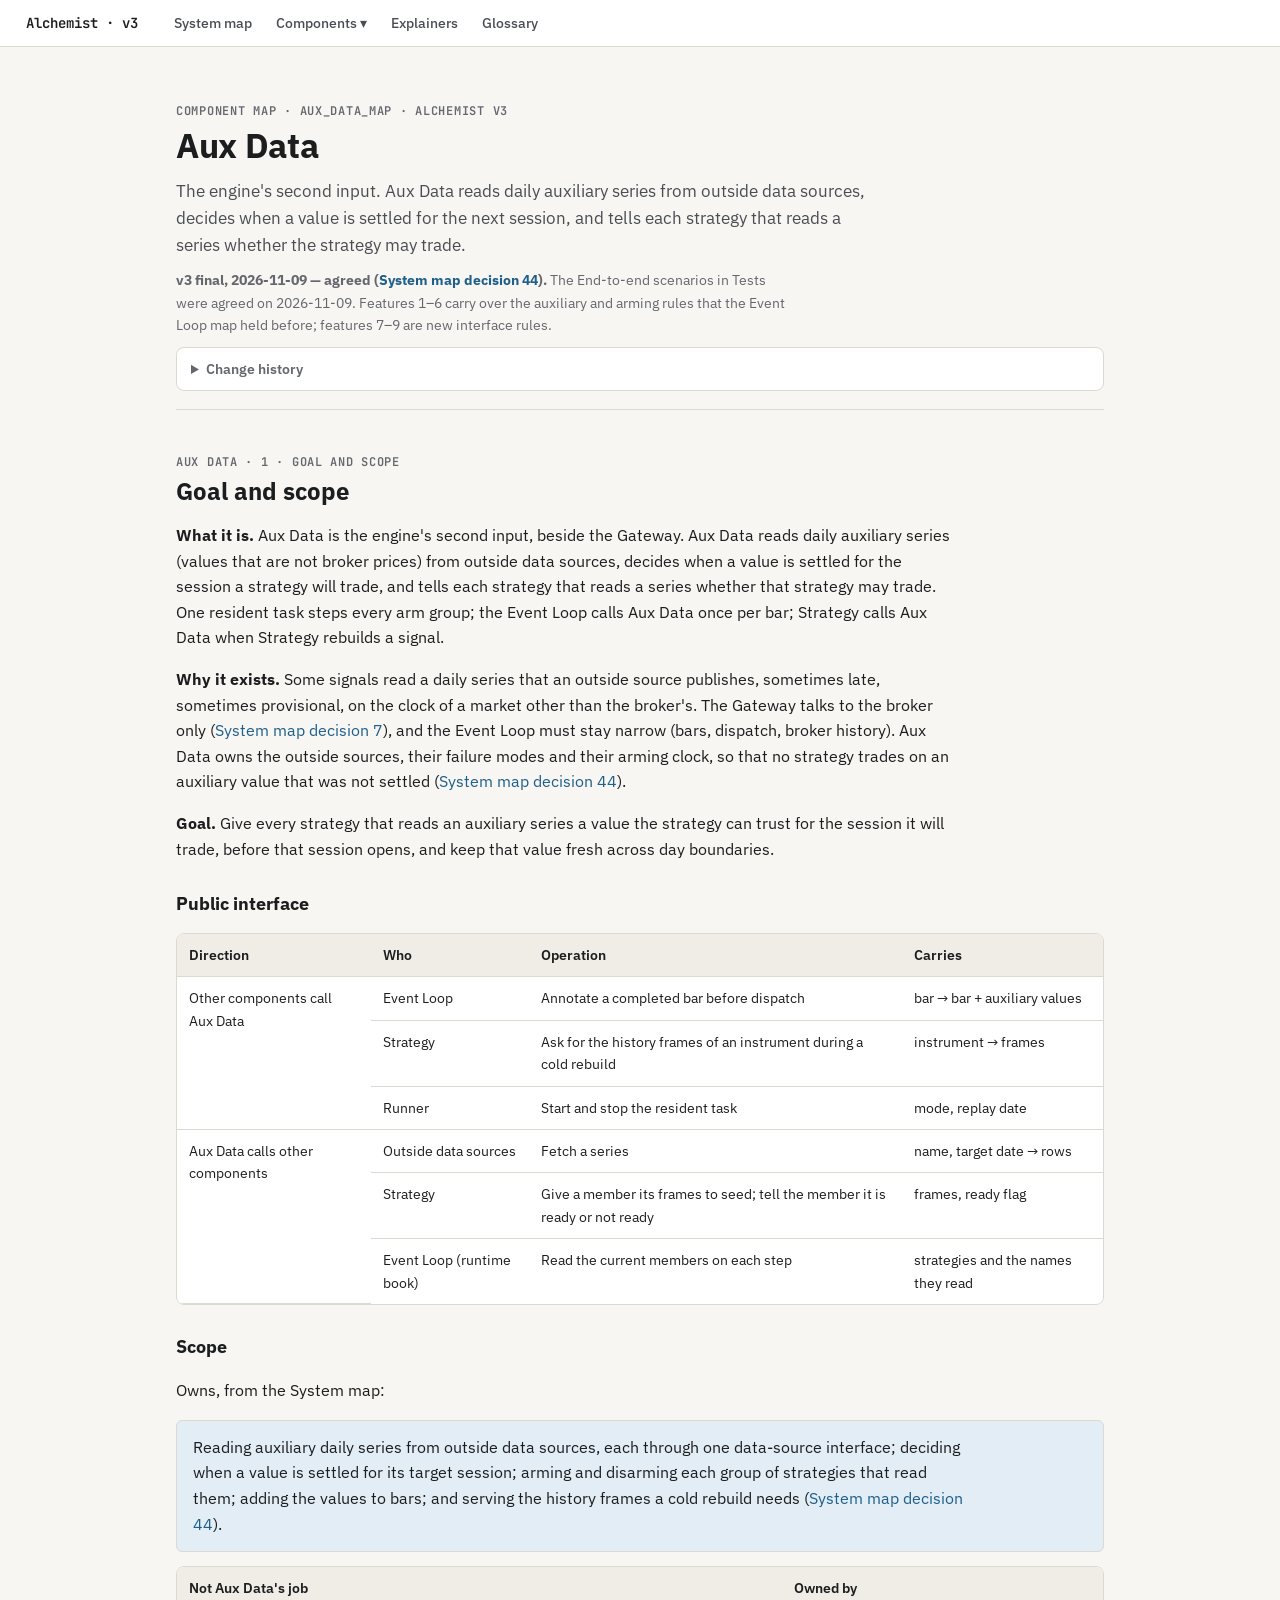
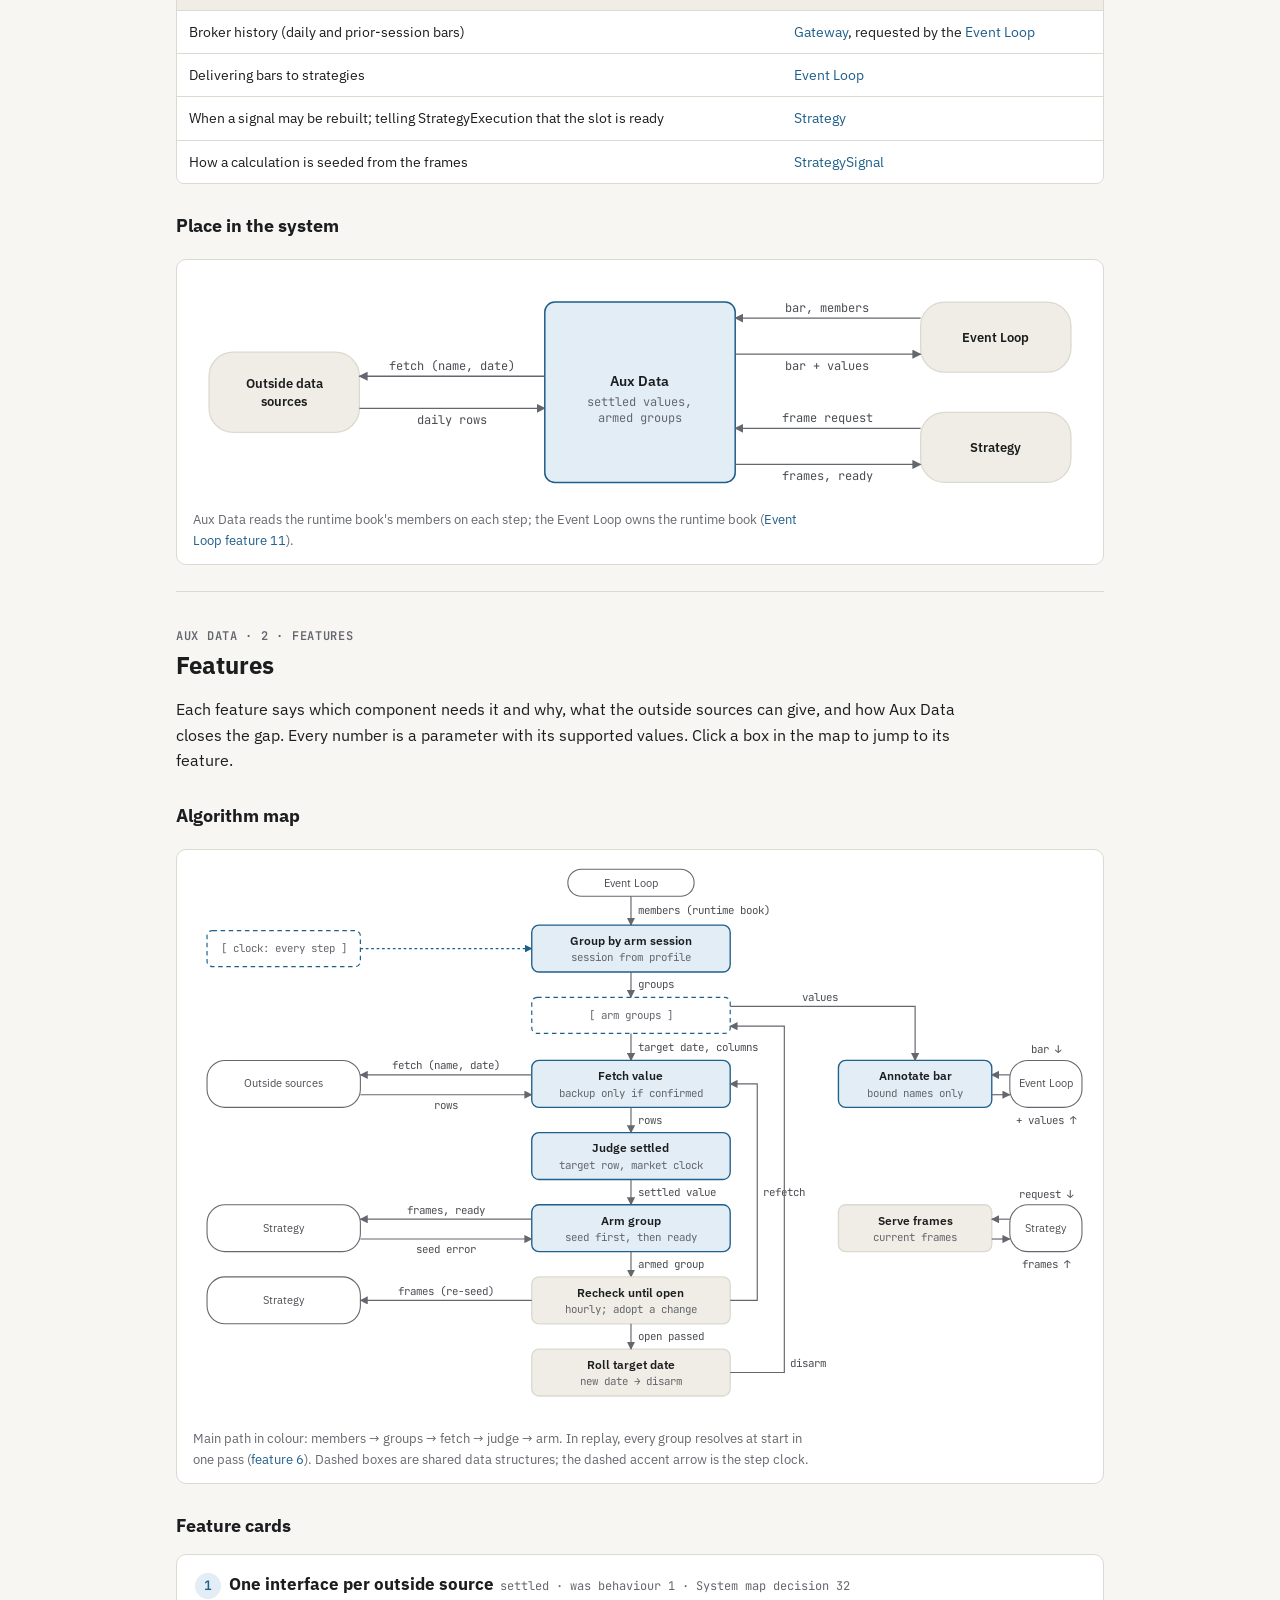
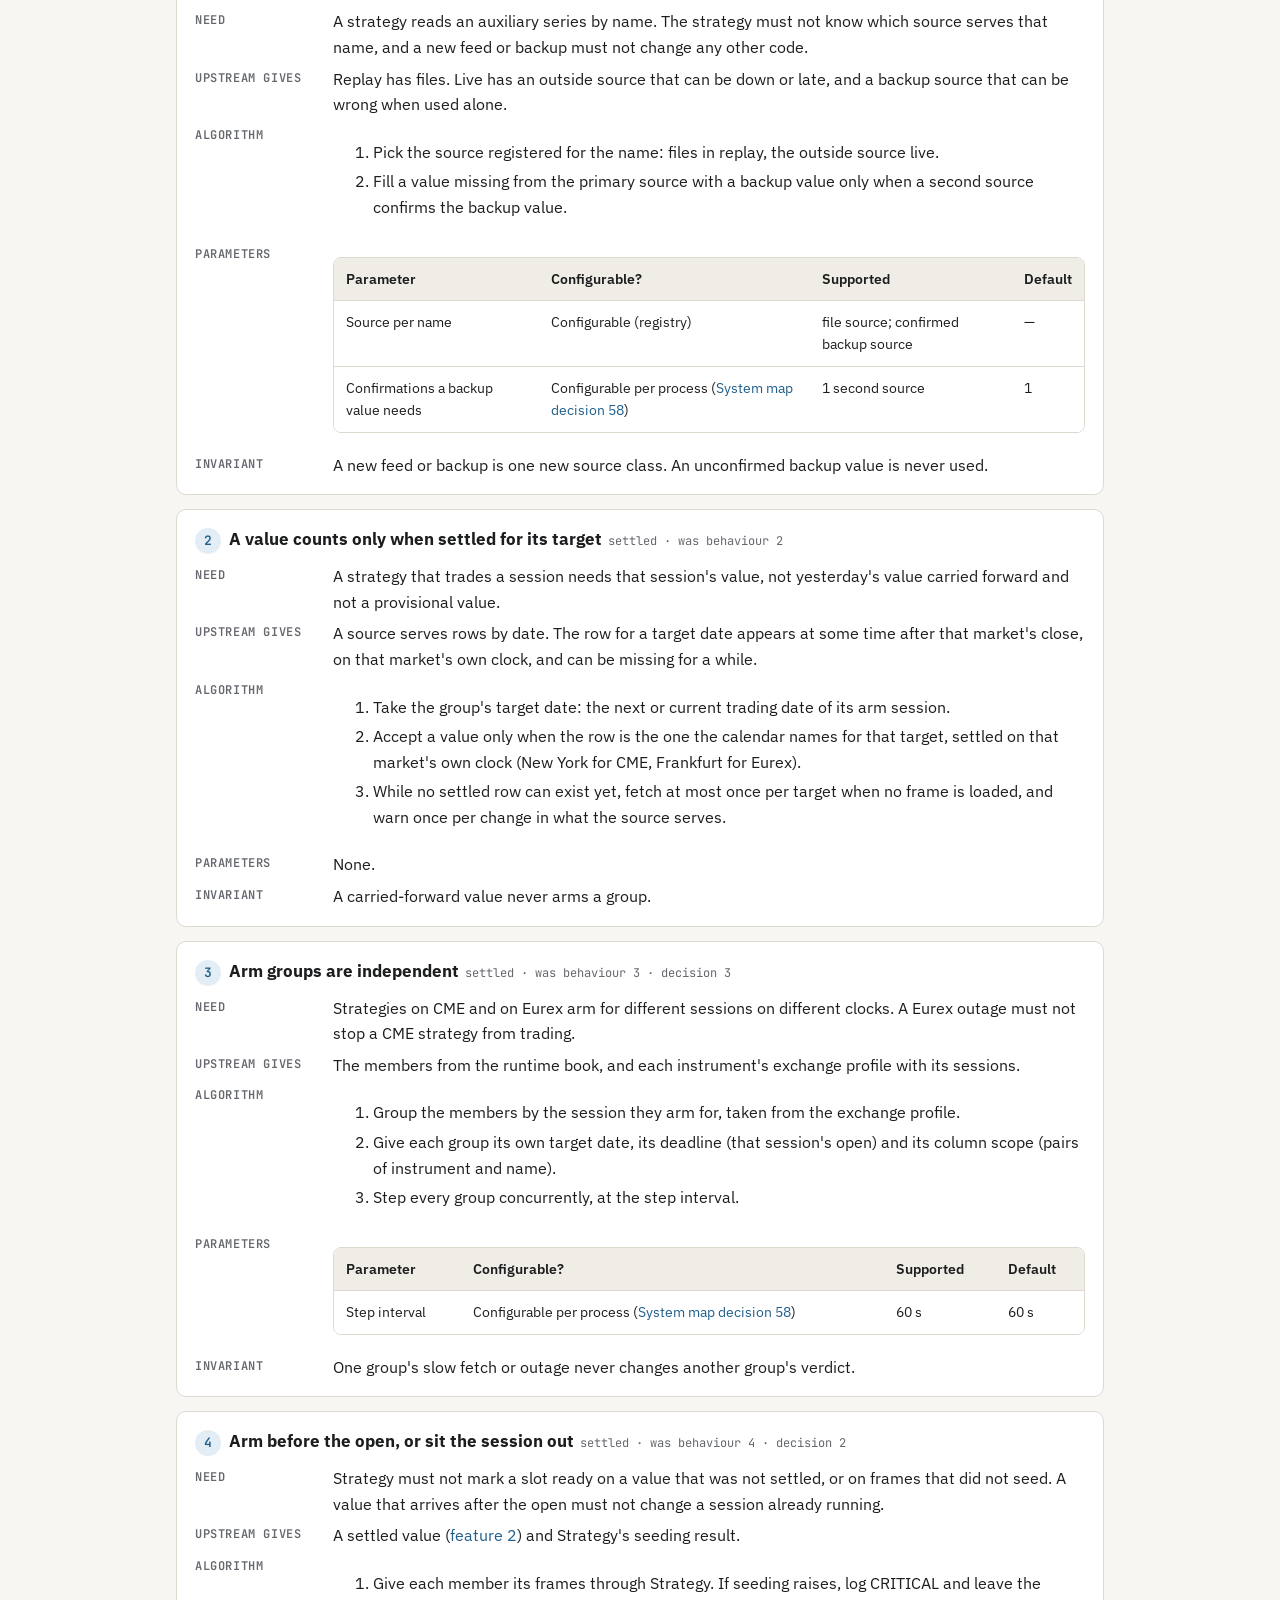
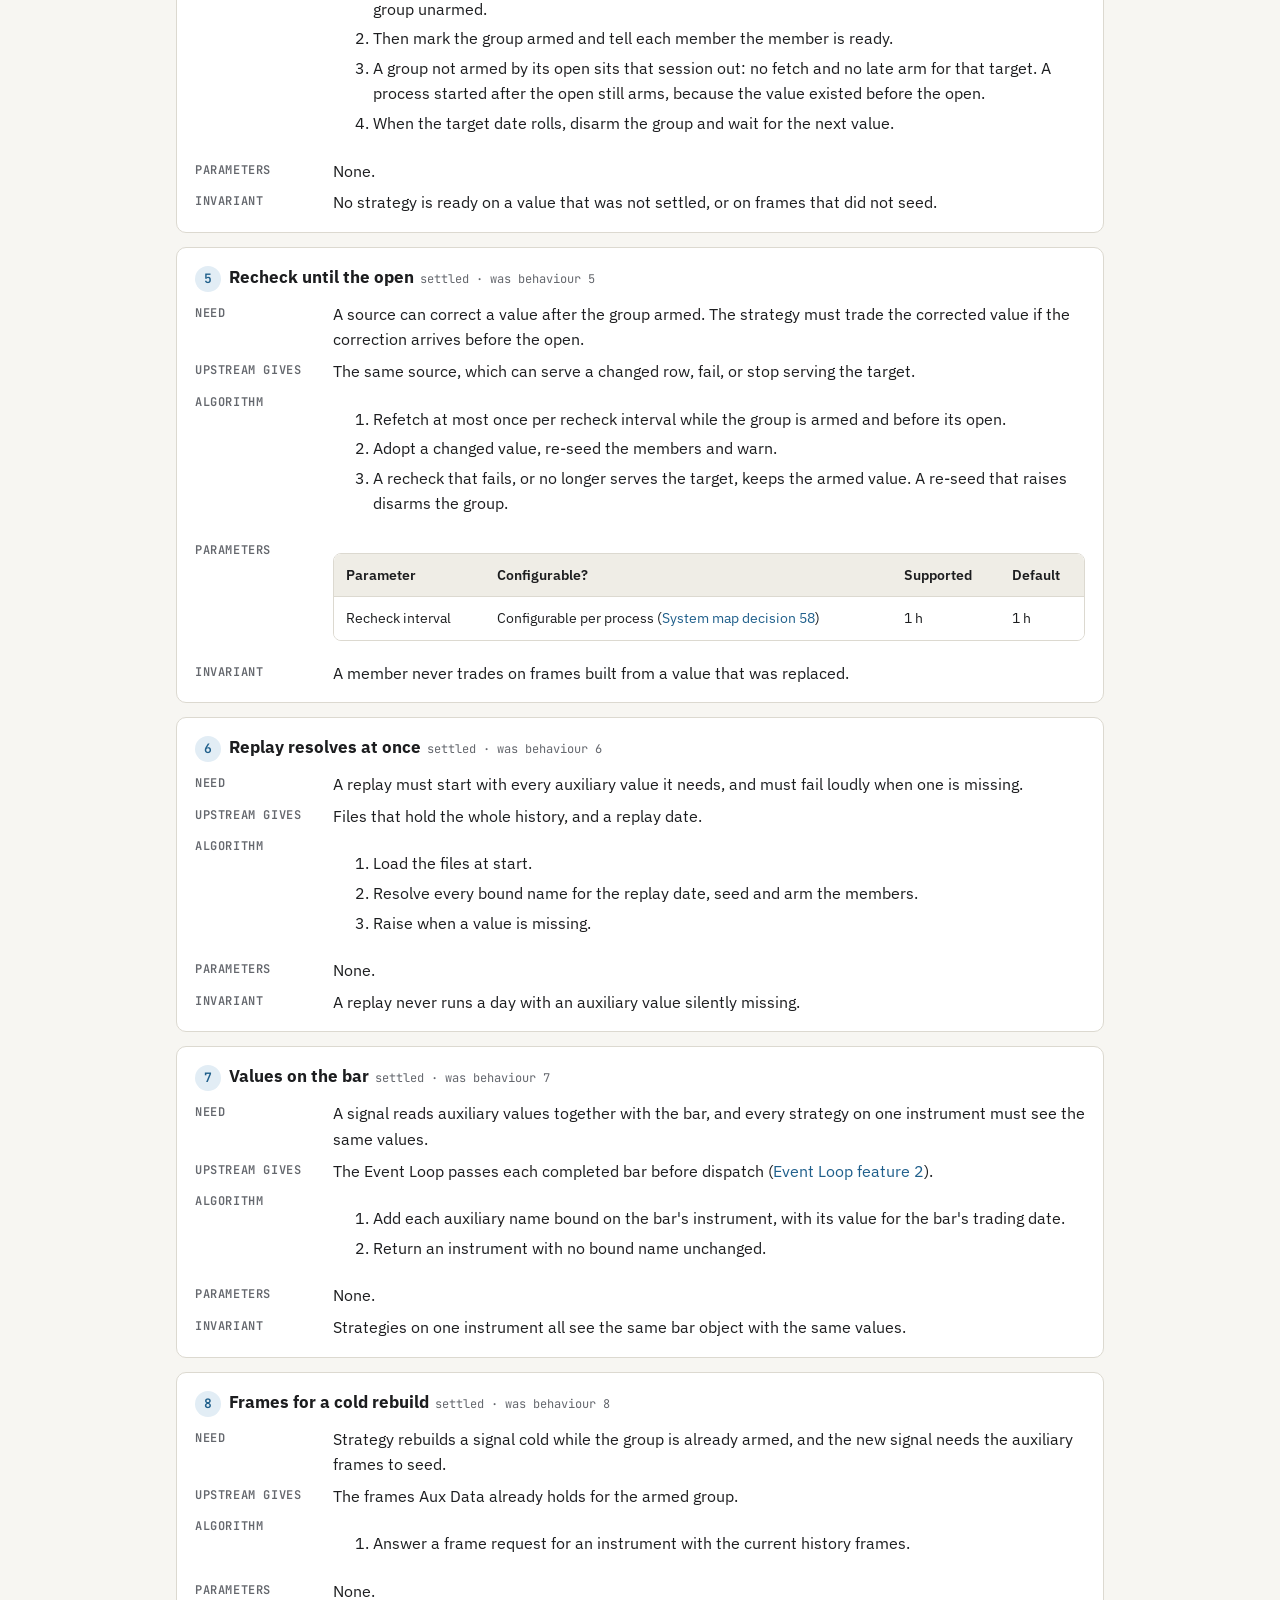
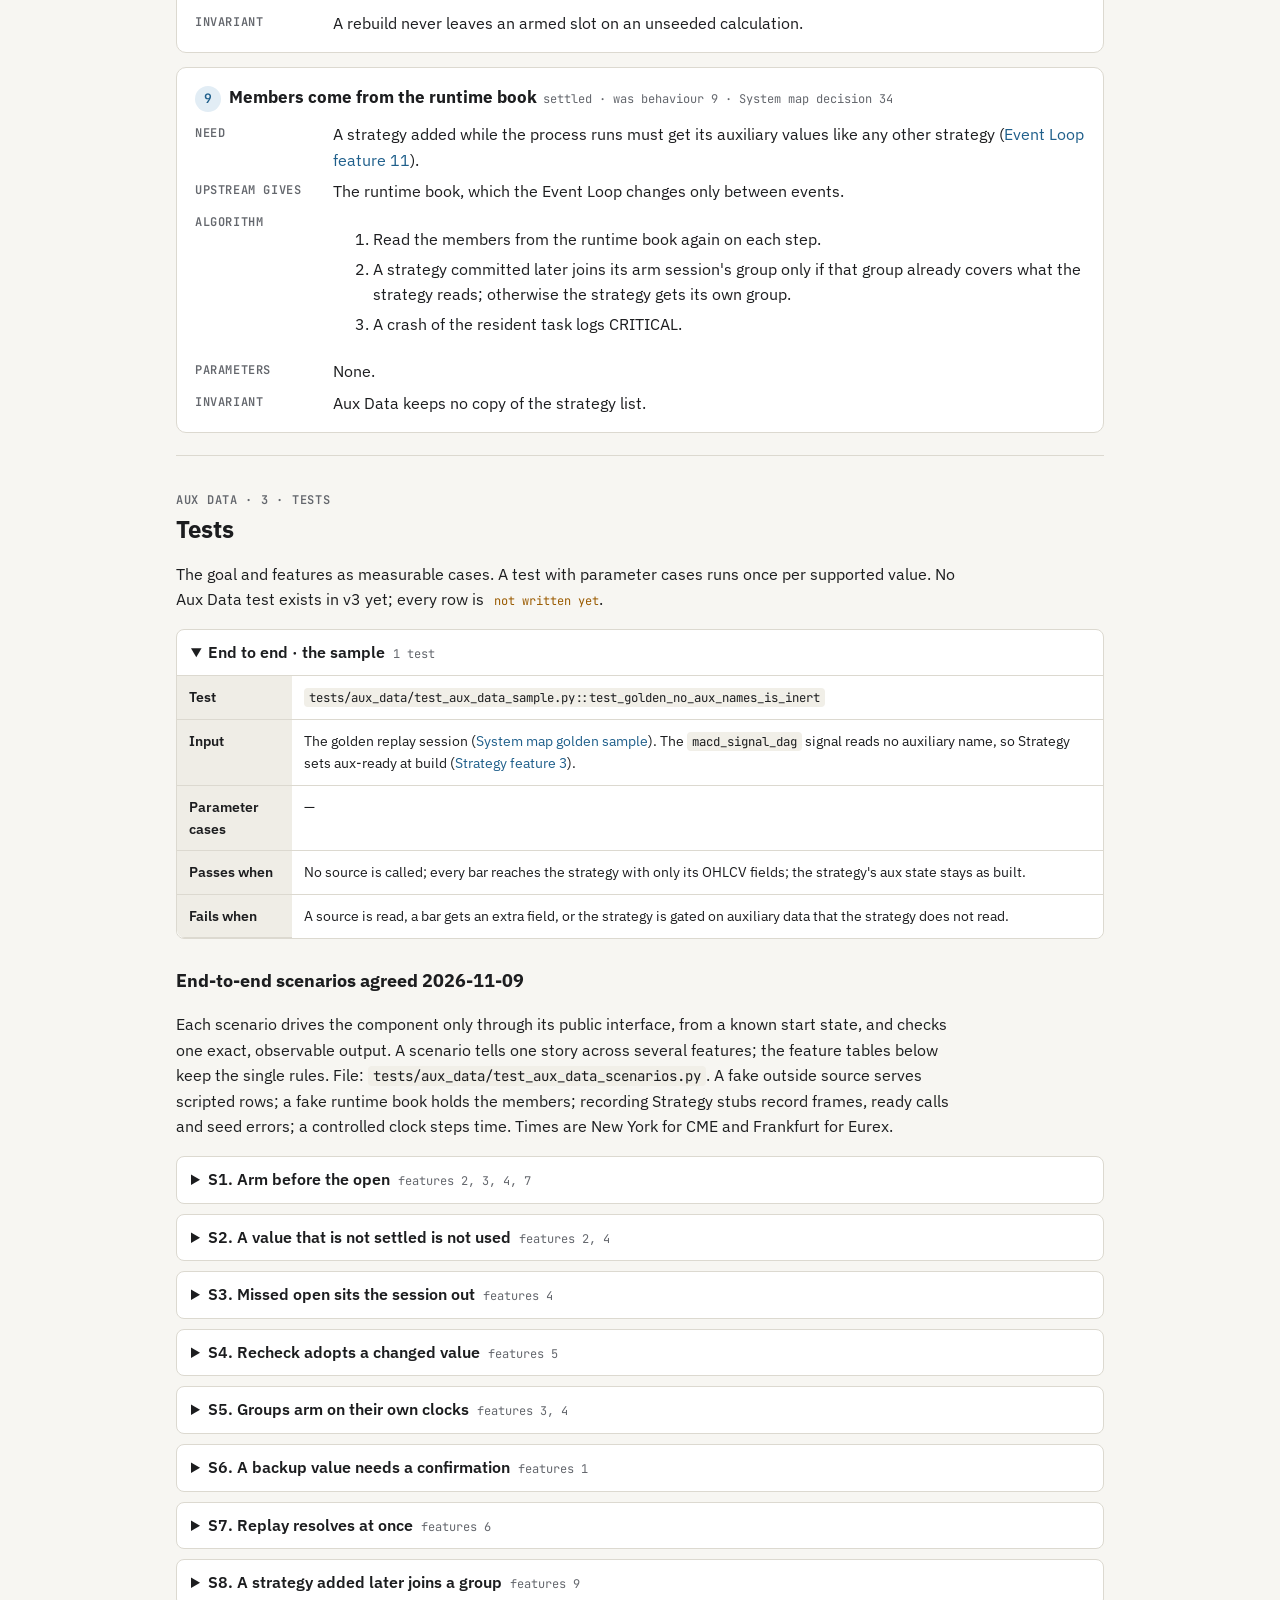
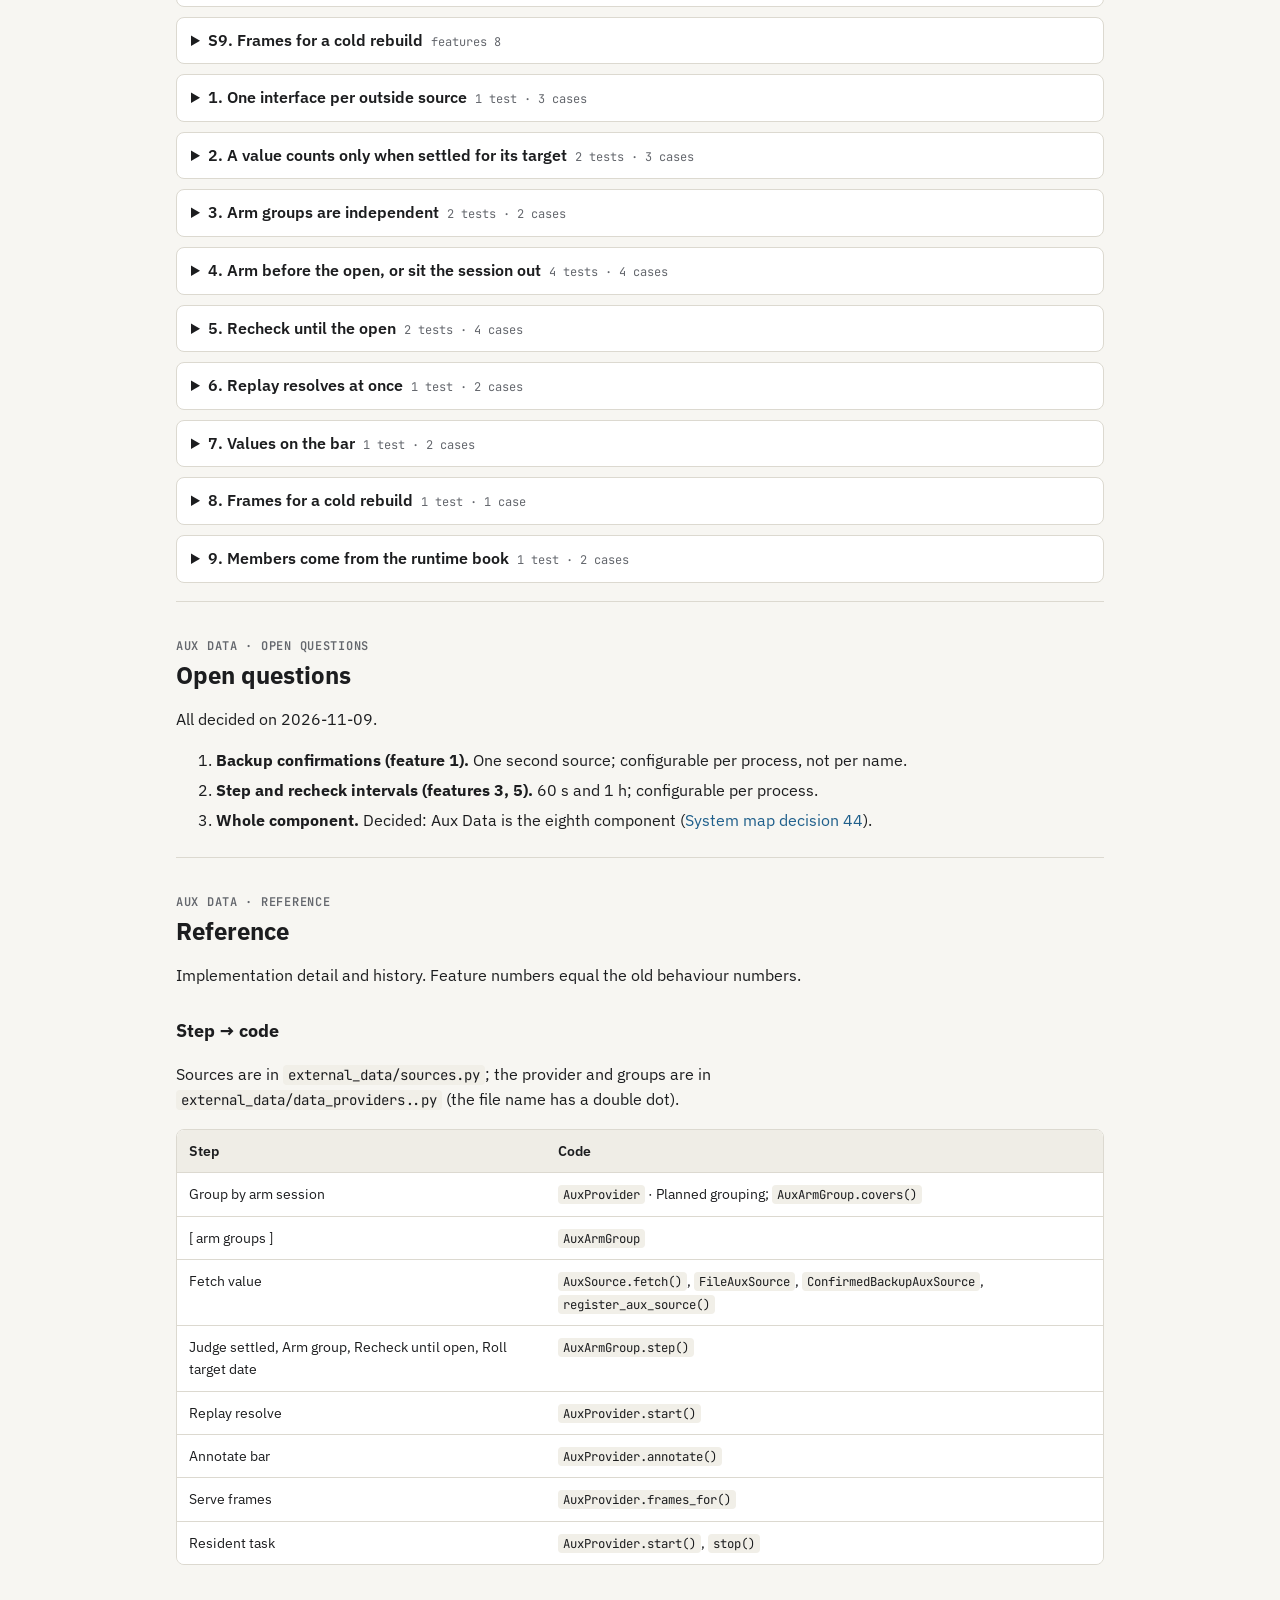
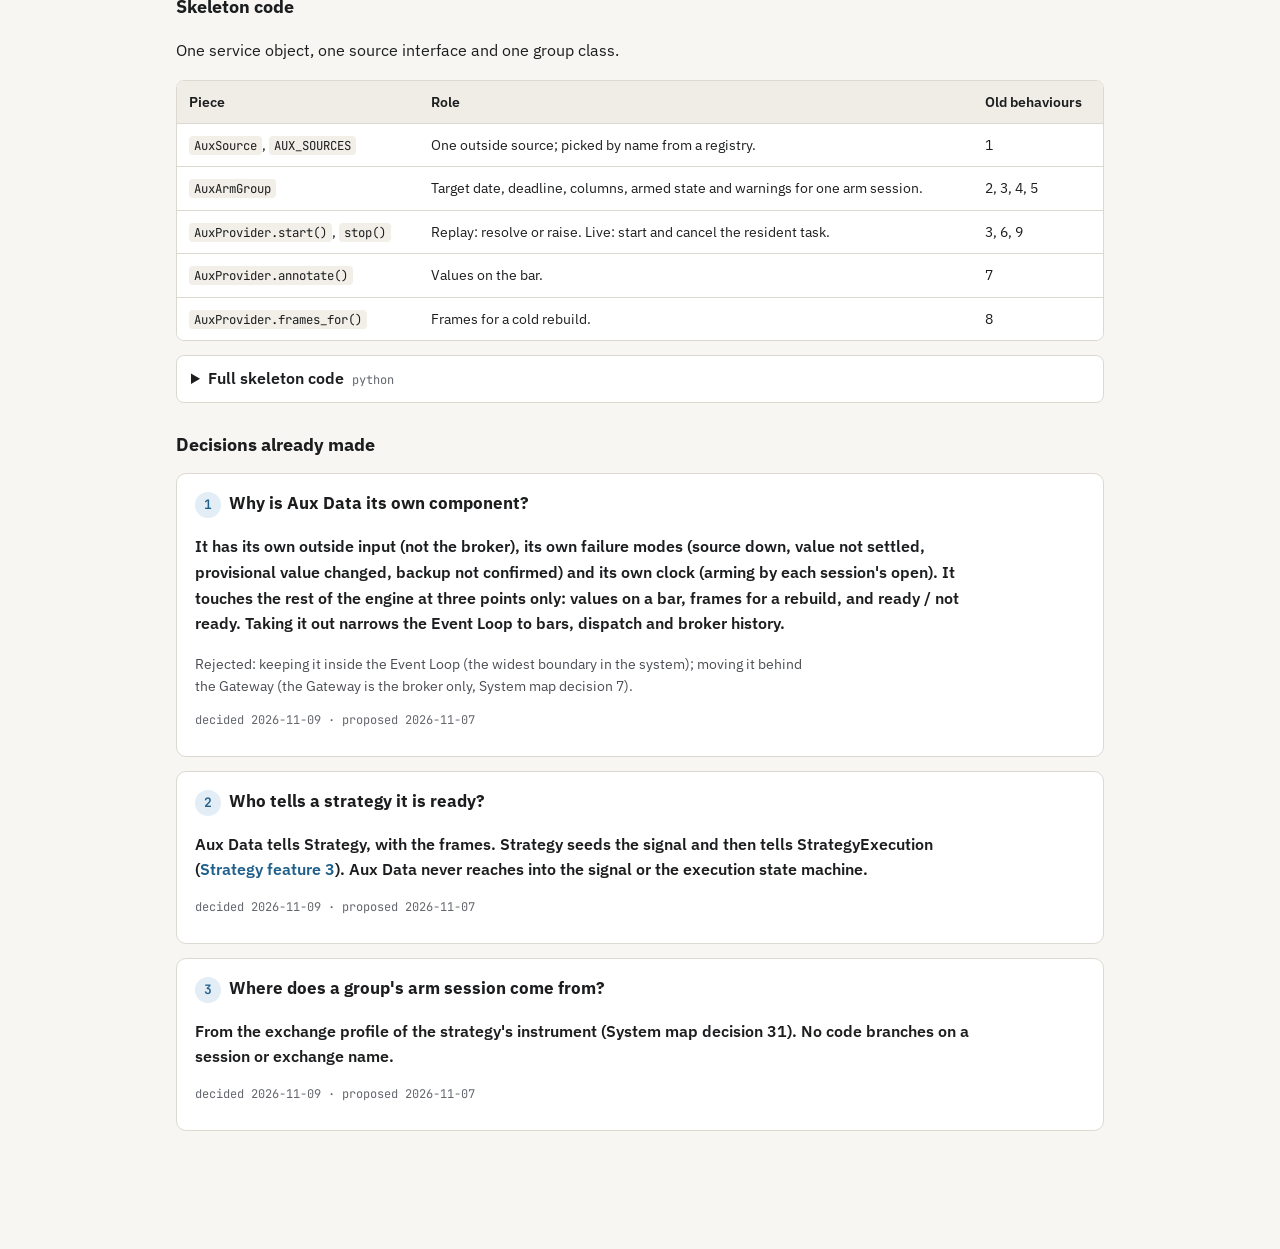
==== commit b85416fb: "docs: finalize v3 design and compile maps with end-to-end scenarios - Accept all proposed v3 feature" ====
--- a/system_design/v3/aux_data_map.html
+++ b/system_design/v3/aux_data_map.html
@@ -34,8 +34,13 @@
 <div class="eyebrow">Component map · AUX_DATA_MAP · Alchemist v3</div>
 <h1>Aux Data</h1>
 <div class="lede"><p>The engine's second input. Aux Data reads daily auxiliary series from outside data sources, decides when a value is settled for the next session, and tells each strategy that reads a series whether the strategy may trade.</p></div>
-<div class="meta"><p><strong>v3 draft, 2026-11-09 — proposed, not agreed (<a href="system_map.html#d44">System map decision 44</a>).</strong> Features 1–6 carry over the auxiliary and arming rules that the Event Loop map held before; features 7–9 are new interface rules. Open questions are listed at the end.</p>
+<div class="meta"><p><strong>v3 final, 2026-11-09 — agreed (<a href="system_map.html#d44">System map decision 44</a>).</strong> The End-to-end scenarios in Tests were agreed on 2026-11-09. Features 1–6 carry over the auxiliary and arming rules that the Event Loop map held before; features 7–9 are new interface rules.</p>
 <details><summary>Change history</summary><ul>
+<li><strong>2026-11-09</strong> — End-to-end scenarios agreed.</li>
+<li><strong>2026-11-09</strong> — New section End-to-end scenarios in Tests (9 scenarios, proposed, not agreed).</li>
+<li><strong>2026-11-09</strong> — v3 finalized: the human accepted every proposed feature and decision.</li>
+<li><strong>2026-11-09</strong> — Open questions decided: Aux Data is the eighth component (System map decision 44); its numbers are configurable per process.</li>
+<li><strong>2026-11-09</strong> — Review fixes: the sample uses the new golden run; a slot that reads no auxiliary name is never armed by Aux Data, because Strategy sets its aux-ready at build.</li>
 <li><strong>2026-11-09</strong> — Page reordered: Goal and scope (with public interface and place in the system) → 9 features (Need / Upstream gives / Algorithm / Parameters / Invariant; same numbers as the old behaviours) → quantified tests with parameter cases → open questions → reference. Algorithm map added.</li>
 <li><strong>2026-11-07</strong> — Page created. Auxiliary sources, arming, rechecks and bar values move here from the Event Loop.</li>
 </ul></details></div>
@@ -194,7 +199,7 @@
 </ol></dd>
 <dt>Parameters</dt><dd><div class="table-wrap"><table><thead><tr><th>Parameter</th><th>Configurable?</th><th>Supported</th><th>Default</th></tr></thead><tbody>
 <tr><td>Source per name</td><td>Configurable (registry)</td><td>file source; confirmed backup source</td><td>—</td></tr>
-<tr><td>Confirmations a backup value needs</td><td>Open (<a href="#open-questions">Q1</a>)</td><td>1 second source</td><td>1</td></tr>
+<tr><td>Confirmations a backup value needs</td><td>Configurable per process (<a href="system_map.html#d58">System map decision 58</a>)</td><td>1 second source</td><td>1</td></tr>
 </tbody></table></div></dd>
 <dt>Invariant</dt><dd>A new feed or backup is one new source class. An unconfirmed backup value is never used.</dd>
 </dl></div>
@@ -220,7 +225,7 @@
 <li>Step every group concurrently, at the step interval.</li>
 </ol></dd>
 <dt>Parameters</dt><dd><div class="table-wrap"><table><thead><tr><th>Parameter</th><th>Configurable?</th><th>Supported</th><th>Default</th></tr></thead><tbody>
-<tr><td>Step interval</td><td>Open (<a href="#open-questions">Q2</a>)</td><td>60 s</td><td>60 s</td></tr>
+<tr><td>Step interval</td><td>Configurable per process (<a href="system_map.html#d58">System map decision 58</a>)</td><td>60 s</td><td>60 s</td></tr>
 </tbody></table></div></dd>
 <dt>Invariant</dt><dd>One group's slow fetch or outage never changes another group's verdict.</dd>
 </dl></div>
@@ -247,7 +252,7 @@
 <li>A recheck that fails, or no longer serves the target, keeps the armed value. A re-seed that raises disarms the group.</li>
 </ol></dd>
 <dt>Parameters</dt><dd><div class="table-wrap"><table><thead><tr><th>Parameter</th><th>Configurable?</th><th>Supported</th><th>Default</th></tr></thead><tbody>
-<tr><td>Recheck interval</td><td>Open (<a href="#open-questions">Q2</a>)</td><td>1 h</td><td>1 h</td></tr>
+<tr><td>Recheck interval</td><td>Configurable per process (<a href="system_map.html#d58">System map decision 58</a>)</td><td>1 h</td><td>1 h</td></tr>
 </tbody></table></div></dd>
 <dt>Invariant</dt><dd>A member never trades on frames built from a value that was replaced.</dd>
 </dl></div>
@@ -264,7 +269,7 @@
 <dt>Invariant</dt><dd>A replay never runs a day with an auxiliary value silently missing.</dd>
 </dl></div>
 
-<div class="behaviour" id="f7"><h3><span class="num">7</span>Values on the bar<span class="added">proposed · was behaviour 7</span></h3><dl class="gmi">
+<div class="behaviour" id="f7"><h3><span class="num">7</span>Values on the bar<span class="added">settled · was behaviour 7</span></h3><dl class="gmi">
 <dt>Need</dt><dd>A signal reads auxiliary values together with the bar, and every strategy on one instrument must see the same values.</dd>
 <dt>Upstream gives</dt><dd>The Event Loop passes each completed bar before dispatch (<a href="event_loop_map.html#f2">Event Loop feature 2</a>).</dd>
 <dt>Algorithm</dt><dd><ol>
@@ -275,7 +280,7 @@
 <dt>Invariant</dt><dd>Strategies on one instrument all see the same bar object with the same values.</dd>
 </dl></div>
 
-<div class="behaviour" id="f8"><h3><span class="num">8</span>Frames for a cold rebuild<span class="added">proposed · was behaviour 8</span></h3><dl class="gmi">
+<div class="behaviour" id="f8"><h3><span class="num">8</span>Frames for a cold rebuild<span class="added">settled · was behaviour 8</span></h3><dl class="gmi">
 <dt>Need</dt><dd>Strategy rebuilds a signal cold while the group is already armed, and the new signal needs the auxiliary frames to seed.</dd>
 <dt>Upstream gives</dt><dd>The frames Aux Data already holds for the armed group.</dd>
 <dt>Algorithm</dt><dd><ol>
@@ -285,7 +290,7 @@
 <dt>Invariant</dt><dd>A rebuild never leaves an armed slot on an unseeded calculation.</dd>
 </dl></div>
 
-<div class="behaviour" id="f9"><h3><span class="num">9</span>Members come from the runtime book<span class="added">proposed · was behaviour 9 · System map decision 34</span></h3><dl class="gmi">
+<div class="behaviour" id="f9"><h3><span class="num">9</span>Members come from the runtime book<span class="added">settled · was behaviour 9 · System map decision 34</span></h3><dl class="gmi">
 <dt>Need</dt><dd>A strategy added while the process runs must get its auxiliary values like any other strategy (<a href="event_loop_map.html#f11">Event Loop feature 11</a>).</dd>
 <dt>Upstream gives</dt><dd>The runtime book, which the Event Loop changes only between events.</dd>
 <dt>Algorithm</dt><dd><ol>
@@ -305,10 +310,85 @@
 
 <details open><summary>End to end · the sample<span class="count">1 test</span></summary><div class="table-wrap"><table><tbody>
 <tr><th>Test</th><td><code>tests/aux_data/test_aux_data_sample.py::test_golden_no_aux_names_is_inert</code></td></tr>
-<tr><th>Input</th><td>The golden replay session (<a href="system_map.html#golden-sample-frozen">System map golden sample</a>). The fixed-rule strategy reads no auxiliary name.</td></tr>
+<tr><th>Input</th><td>The golden replay session (<a href="system_map.html#golden-sample-frozen">System map golden sample</a>). The <code>macd_signal_dag</code> signal reads no auxiliary name, so Strategy sets aux-ready at build (<a href="strategy_map.html#f3">Strategy feature 3</a>).</td></tr>
 <tr><th>Parameter cases</th><td>—</td></tr>
 <tr><th>Passes when</th><td>No source is called; every bar reaches the strategy with only its OHLCV fields; the strategy's aux state stays as built.</td></tr>
 <tr><th>Fails when</th><td>A source is read, a bar gets an extra field, or the strategy is gated on auxiliary data that the strategy does not read.</td></tr>
+</tbody></table></div></details>
+
+<h3 id="scenarios">End-to-end scenarios <span class="added">agreed 2026-11-09</span></h3>
+<p>Each scenario drives the component only through its public interface, from a known start state, and checks one exact, observable output. A scenario tells one story across several features; the feature tables below keep the single rules. File: <code>tests/aux_data/test_aux_data_scenarios.py</code>. A fake outside source serves scripted rows; a fake runtime book holds the members; recording Strategy stubs record frames, ready calls and seed errors; a controlled clock steps time. Times are New York for CME and Frankfurt for Eurex.</p>
+<details><summary>S1. Arm before the open<span class="count">features 2, 3, 4, 7</span></summary><div class="table-wrap"><table><tbody>
+<tr><th>Test</th><td><code>test_scenario_arm_before_open</code></td></tr>
+<tr><th>Given</th><td>One member on MES (NY_RTH) reads the auxiliary name X. The source serves a settled row for the target date from 08:00.</td></tr>
+<tr><th>When</th><td>Step the clock from 07:00 to 09:31.</td></tr>
+<tr><th>Parameter cases</th><td>step interval ∈ {60 s}</td></tr>
+<tr><th>Passes when</th><td>The group arms by 08:01; the member gets its frames, then ready, in that order, once; every bar on the target date carries X with that value.</td></tr>
+<tr><th>Fails when</th><td>Ready before frames; an arm after 08:01 or after the open; a bar without X.</td></tr>
+</tbody></table></div></details>
+<details><summary>S2. A value that is not settled is not used<span class="count">features 2, 4</span></summary><div class="table-wrap"><table><tbody>
+<tr><th>Test</th><td><code>test_scenario_unsettled_value_waits</code></td></tr>
+<tr><th>Given</th><td>As above, but until 08:30 the source serves only the row of an earlier date.</td></tr>
+<tr><th>When</th><td>Step the clock from 07:00 to 09:31.</td></tr>
+<tr><th>Parameter cases</th><td>step interval ∈ {60 s}</td></tr>
+<tr><th>Passes when</th><td>Until 08:30 the group is not armed and the member gets no ready; while no frame is loaded the source is fetched at most once per target; one warning per change in what the source serves. The group arms by 08:31.</td></tr>
+<tr><th>Fails when</th><td>The earlier row is accepted; repeated fetches for one target while no frame is loaded; a warning on every step.</td></tr>
+</tbody></table></div></details>
+<details><summary>S3. Missed open sits the session out<span class="count">features 4</span></summary><div class="table-wrap"><table><tbody>
+<tr><th>Test</th><td><code>test_scenario_missed_open</code></td></tr>
+<tr><th>Given</th><td>The settled row never appears before 09:30; it appears at 10:00.</td></tr>
+<tr><th>When</th><td>Step the clock to 16:00, then into the next target date with a row present before its open. Second case: start the process at 10:00 with the row present since 08:00.</td></tr>
+<tr><th>Parameter cases</th><td>case ∈ {row after the open; process started after the open}</td></tr>
+<tr><th>Passes when</th><td>Row after the open: the group stays unarmed for the session, no fetch is made for that target after 09:30, the member gets no ready; the next target date arms before its open. Late process start: the group arms at start.</td></tr>
+<tr><th>Fails when</th><td>A late arm in the missed session; a fetch after the open for that target; the next date fails to arm; the late-start process does not arm.</td></tr>
+</tbody></table></div></details>
+<details><summary>S4. Recheck adopts a changed value<span class="count">features 5</span></summary><div class="table-wrap"><table><tbody>
+<tr><th>Test</th><td><code>test_scenario_recheck_adopts_change</code></td></tr>
+<tr><th>Given</th><td>The group armed at 08:00 with value v1.</td></tr>
+<tr><th>When</th><td>At 09:00 the source serves v2 (case change), fails (case fetch fails), or serves v2 and the re-seed raises (case re-seed raises).</td></tr>
+<tr><th>Parameter cases</th><td>recheck interval ∈ {1 h} × case ∈ {change, fetch fails, re-seed raises}</td></tr>
+<tr><th>Passes when</th><td>Change: the member is re-seeded with v2, one warning is logged, bars carry v2. Fetch fails: the group keeps v1. Re-seed raises: the group is disarmed.</td></tr>
+<tr><th>Fails when</th><td>A second recheck within the hour; v1 kept after a successful change; the group stays armed after a re-seed error.</td></tr>
+</tbody></table></div></details>
+<details><summary>S5. Groups arm on their own clocks<span class="count">features 3, 4</span></summary><div class="table-wrap"><table><tbody>
+<tr><th>Test</th><td><code>test_scenario_independent_groups</code></td></tr>
+<tr><th>Given</th><td>One member on MES (NY_RTH) and one on FDAX, each reading its own name; the Eurex source is down.</td></tr>
+<tr><th>When</th><td>Step the clock across both opens.</td></tr>
+<tr><th>Parameter cases</th><td>—</td></tr>
+<tr><th>Passes when</th><td>The MES group arms before the NY open; the FDAX group stays unarmed and sits its session out; the MES group is not affected.</td></tr>
+<tr><th>Fails when</th><td>One group's failure delays or blocks the other; a group arms on the other exchange's clock.</td></tr>
+</tbody></table></div></details>
+<details><summary>S6. A backup value needs a confirmation<span class="count">features 1</span></summary><div class="table-wrap"><table><tbody>
+<tr><th>Test</th><td><code>test_scenario_backup_needs_confirmation</code></td></tr>
+<tr><th>Given</th><td>The primary source has no row for the target; a backup source has value v.</td></tr>
+<tr><th>When</th><td>Step the clock to the open.</td></tr>
+<tr><th>Parameter cases</th><td>case ∈ {second source confirms v; second source differs; second source absent}; confirmations ∈ {1}</td></tr>
+<tr><th>Passes when</th><td>Confirmed: the group arms with v. Differs or absent: v is not used and the group does not arm.</td></tr>
+<tr><th>Fails when</th><td>An unconfirmed backup value is used.</td></tr>
+</tbody></table></div></details>
+<details><summary>S7. Replay resolves at once<span class="count">features 6</span></summary><div class="table-wrap"><table><tbody>
+<tr><th>Test</th><td><code>test_scenario_replay_resolves_at_start</code></td></tr>
+<tr><th>Given</th><td>Replay of 2026-04-15 with file sources.</td></tr>
+<tr><th>When</th><td>Start the replay.</td></tr>
+<tr><th>Parameter cases</th><td>case ∈ {every value present; one value missing}</td></tr>
+<tr><th>Passes when</th><td>Present: every member is seeded and armed before the first bar. Missing: start raises and names the missing value.</td></tr>
+<tr><th>Fails when</th><td>A member armed after the first bar; start passes with a missing value.</td></tr>
+</tbody></table></div></details>
+<details><summary>S8. A strategy added later joins a group<span class="count">features 9</span></summary><div class="table-wrap"><table><tbody>
+<tr><th>Test</th><td><code>test_scenario_late_member</code></td></tr>
+<tr><th>Given</th><td>The MES group is armed for name X.</td></tr>
+<tr><th>When</th><td>Commit strategy C reading X, and strategy D reading a new name Y, to the runtime book.</td></tr>
+<tr><th>Parameter cases</th><td>—</td></tr>
+<tr><th>Passes when</th><td>C joins the armed group on the next step; D gets its own group, which arms on its own when Y settles.</td></tr>
+<tr><th>Fails when</th><td>C waits for a new arm; D joins the X group.</td></tr>
+</tbody></table></div></details>
+<details><summary>S9. Frames for a cold rebuild<span class="count">features 8</span></summary><div class="table-wrap"><table><tbody>
+<tr><th>Test</th><td><code>test_scenario_frames_for_rebuild</code></td></tr>
+<tr><th>Given</th><td>The MES group is armed.</td></tr>
+<tr><th>When</th><td>Strategy asks for the frames of MES.</td></tr>
+<tr><th>Parameter cases</th><td>—</td></tr>
+<tr><th>Passes when</th><td>The answer equals the frames the member got at the last arm or re-seed.</td></tr>
+<tr><th>Fails when</th><td>Stale or empty frames for an armed group.</td></tr>
 </tbody></table></div></details>
 
 <details><summary>1. One interface per outside source<span class="count">1 test · 3 cases</span></summary><div class="table-wrap"><table><thead><tr><th>Test</th><th>Parameter cases</th><th>Measure</th><th>Pass threshold</th></tr></thead><tbody>
@@ -357,10 +437,11 @@
 <section id="open-questions">
 <div class="eyebrow">Aux Data · Open questions</div>
 <h2>Open questions</h2>
+<p>All decided on 2026-11-09.</p>
 <ol>
-<li><strong>Backup confirmations (feature 1).</strong> One second source confirms a backup value. Fixed, or configurable per name?</li>
-<li><strong>Step and recheck intervals (features 3, 5).</strong> 60 s and 1 h: fixed, or configurable?</li>
-<li><strong>Whole component.</strong> Aux Data is still a proposed component (<a href="system_map.html#d44">System map decision 44</a>). Agree it?</li>
+<li><strong>Backup confirmations (feature 1).</strong> One second source; configurable per process, not per name.</li>
+<li><strong>Step and recheck intervals (features 3, 5).</strong> 60 s and 1 h; configurable per process.</li>
+<li><strong>Whole component.</strong> Decided: Aux Data is the eighth component (<a href="system_map.html#d44">System map decision 44</a>).</li>
 </ol>
 </section>
 
@@ -397,7 +478,7 @@
 <tr><td><code>AuxProvider.frames_for()</code></td><td>Frames for a cold rebuild.</td><td>8</td></tr>
 </tbody></table></div>
 <details><summary>Full skeleton code<span class="count">python</span></summary>
-<pre><code>"""Skeleton contract for the Aux Data component (Alchemist v3, draft)."""
+<pre><code>"""Skeleton contract for the Aux Data component (Alchemist v3)."""
 
 from __future__ import annotations
 
@@ -441,9 +522,9 @@
 
 <div id="decisions-already-made">
 <h3>Decisions already made</h3>
-<div class="decision"><h3><span class="num">1</span>Why is Aux Data its own component?</h3><p class="q">It has its own outside input (not the broker), its own failure modes (source down, value not settled, provisional value changed, backup not confirmed) and its own clock (arming by each session's open). It touches the rest of the engine at three points only: values on a bar, frames for a rebuild, and ready / not ready. Taking it out narrows the Event Loop to bars, dispatch and broker history.</p><p class="rej">Rejected: keeping it inside the Event Loop (the widest boundary in the system); moving it behind the Gateway (the Gateway is the broker only, System map decision 7).</p><p class="when">proposed · 2026-11-07</p></div>
-<div class="decision"><h3><span class="num">2</span>Who tells a strategy it is ready?</h3><p class="q">Aux Data tells Strategy, with the frames. Strategy seeds the signal and then tells StrategyExecution (<a href="strategy_map.html#f3">Strategy feature 3</a>). Aux Data never reaches into the signal or the execution state machine.</p><p class="when">proposed · 2026-11-07</p></div>
-<div class="decision"><h3><span class="num">3</span>Where does a group's arm session come from?</h3><p class="q">From the exchange profile of the strategy's instrument (System map decision 31). No code branches on a session or exchange name.</p><p class="when">proposed · 2026-11-07</p></div>
+<div class="decision"><h3><span class="num">1</span>Why is Aux Data its own component?</h3><p class="q">It has its own outside input (not the broker), its own failure modes (source down, value not settled, provisional value changed, backup not confirmed) and its own clock (arming by each session's open). It touches the rest of the engine at three points only: values on a bar, frames for a rebuild, and ready / not ready. Taking it out narrows the Event Loop to bars, dispatch and broker history.</p><p class="rej">Rejected: keeping it inside the Event Loop (the widest boundary in the system); moving it behind the Gateway (the Gateway is the broker only, System map decision 7).</p><p class="when">decided 2026-11-09 · proposed 2026-11-07</p></div>
+<div class="decision"><h3><span class="num">2</span>Who tells a strategy it is ready?</h3><p class="q">Aux Data tells Strategy, with the frames. Strategy seeds the signal and then tells StrategyExecution (<a href="strategy_map.html#f3">Strategy feature 3</a>). Aux Data never reaches into the signal or the execution state machine.</p><p class="when">decided 2026-11-09 · proposed 2026-11-07</p></div>
+<div class="decision"><h3><span class="num">3</span>Where does a group's arm session come from?</h3><p class="q">From the exchange profile of the strategy's instrument (System map decision 31). No code branches on a session or exchange name.</p><p class="when">decided 2026-11-09 · proposed 2026-11-07</p></div>
 </div>
 </section>
 </div>
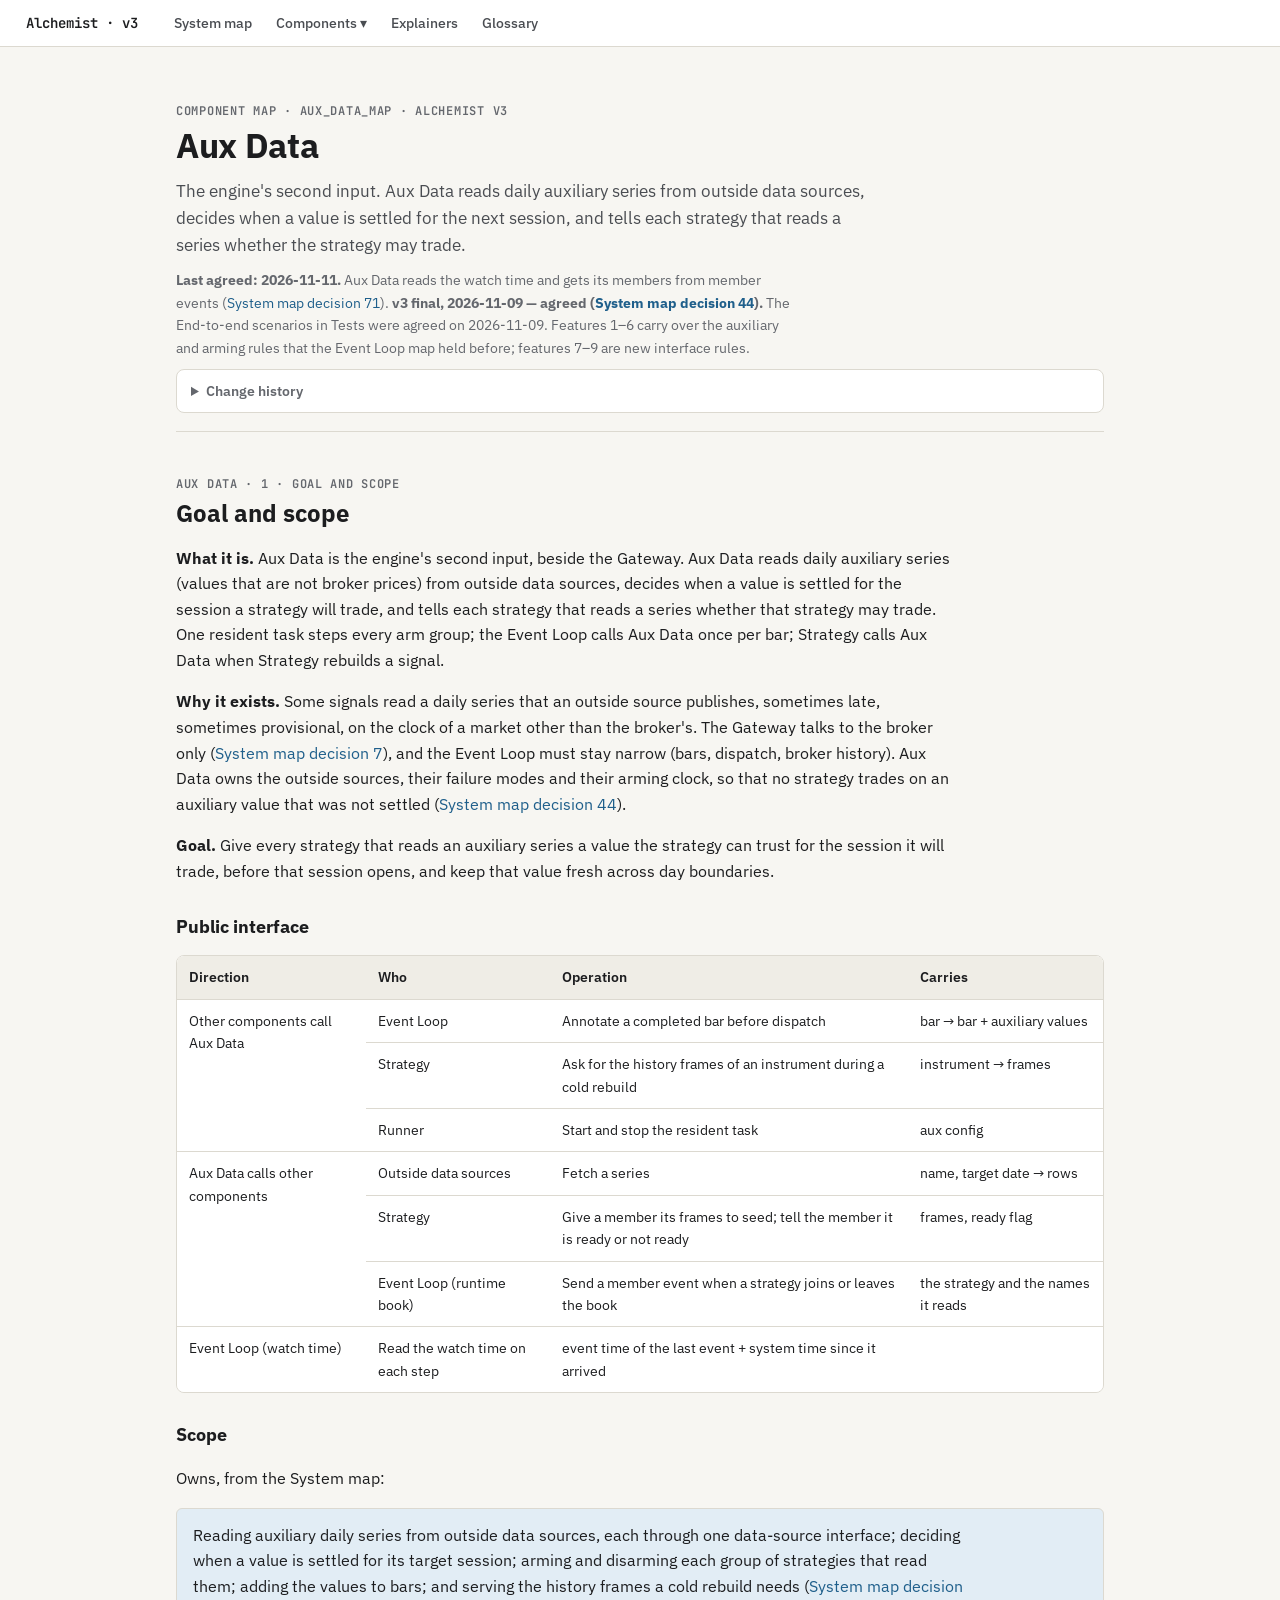
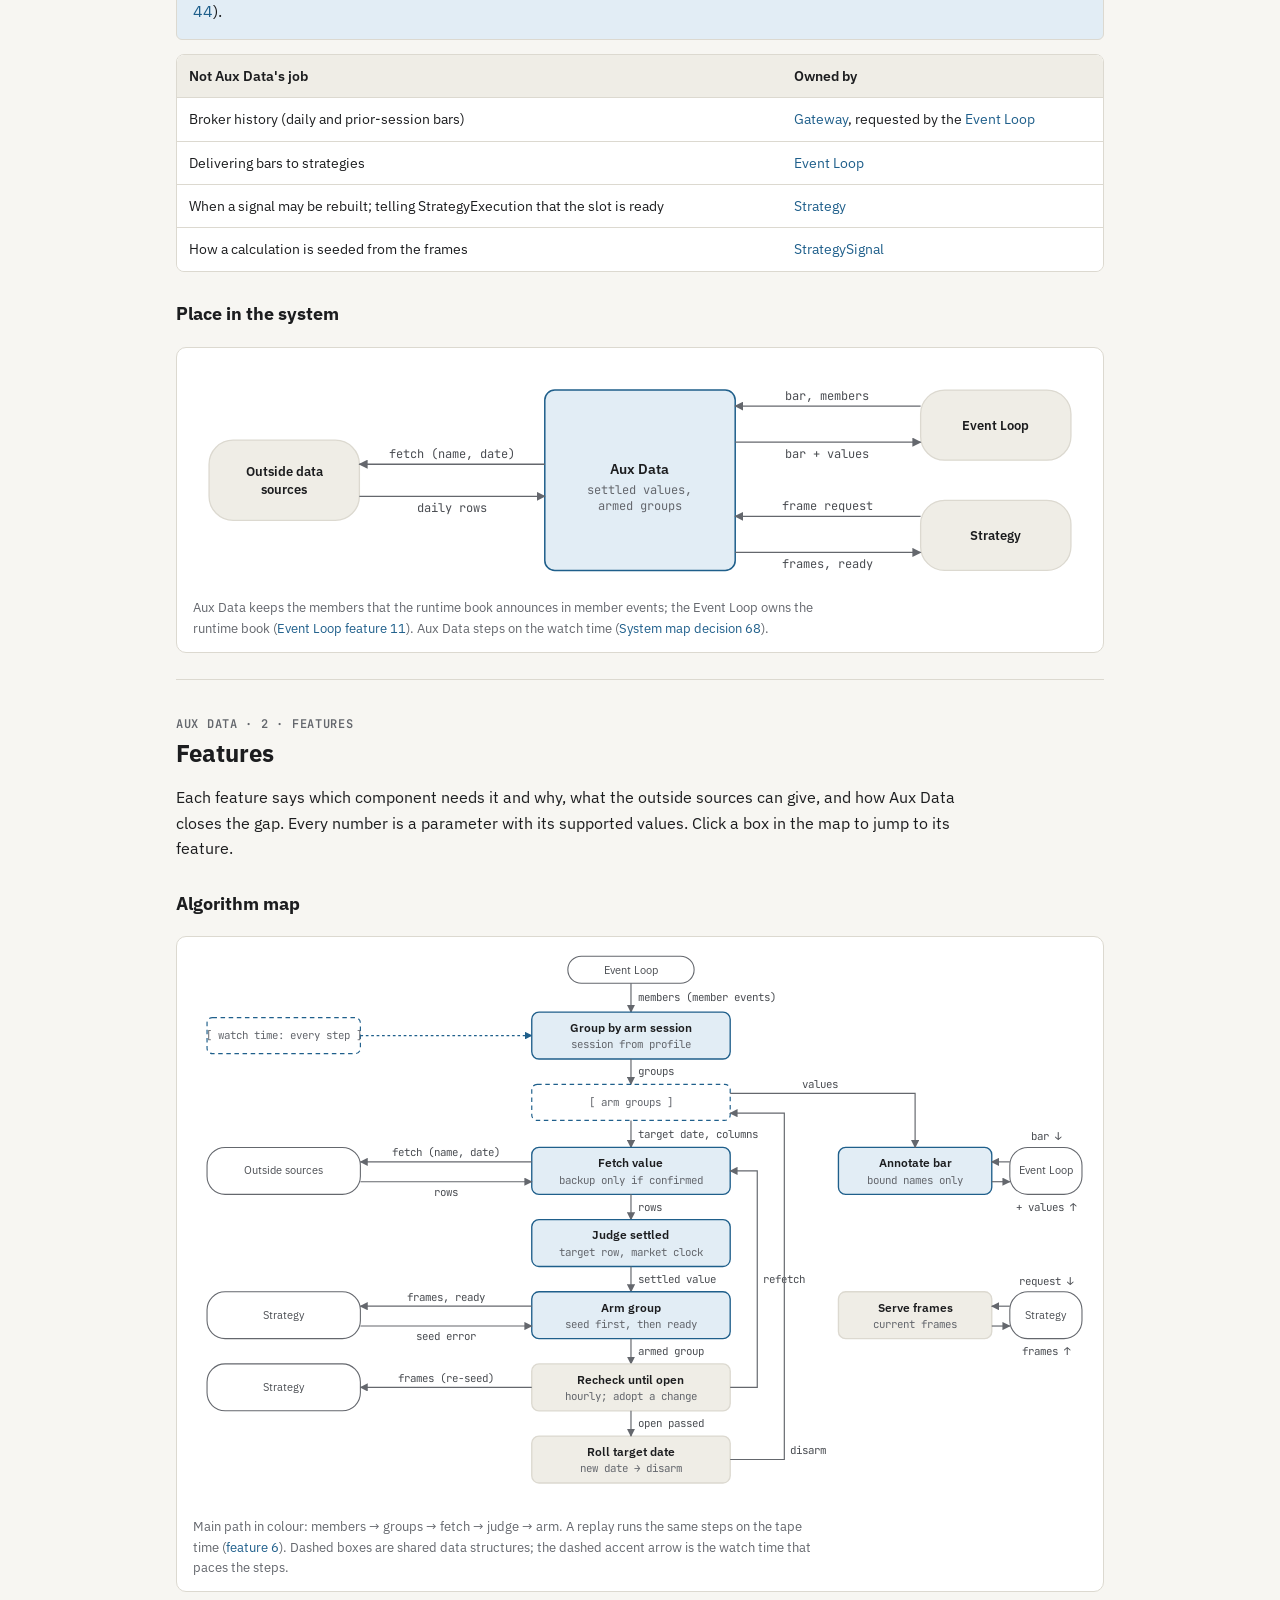
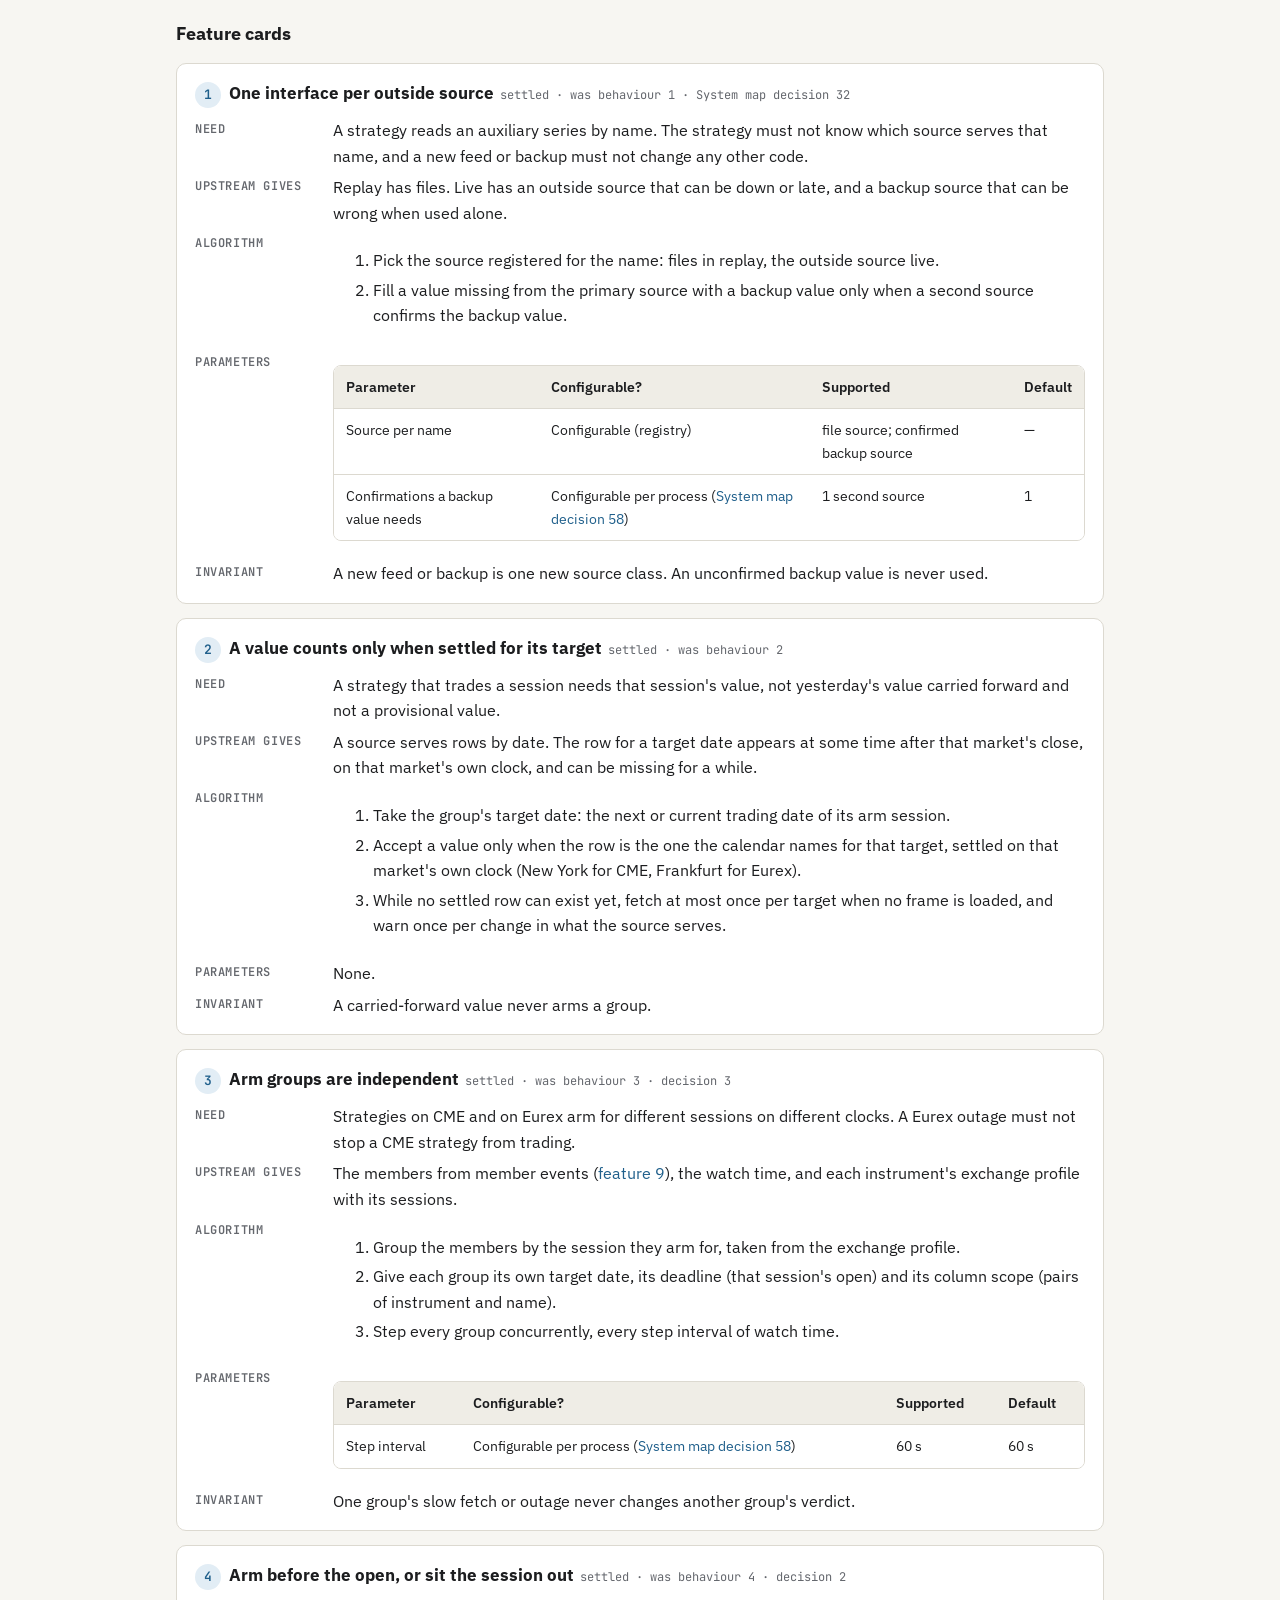
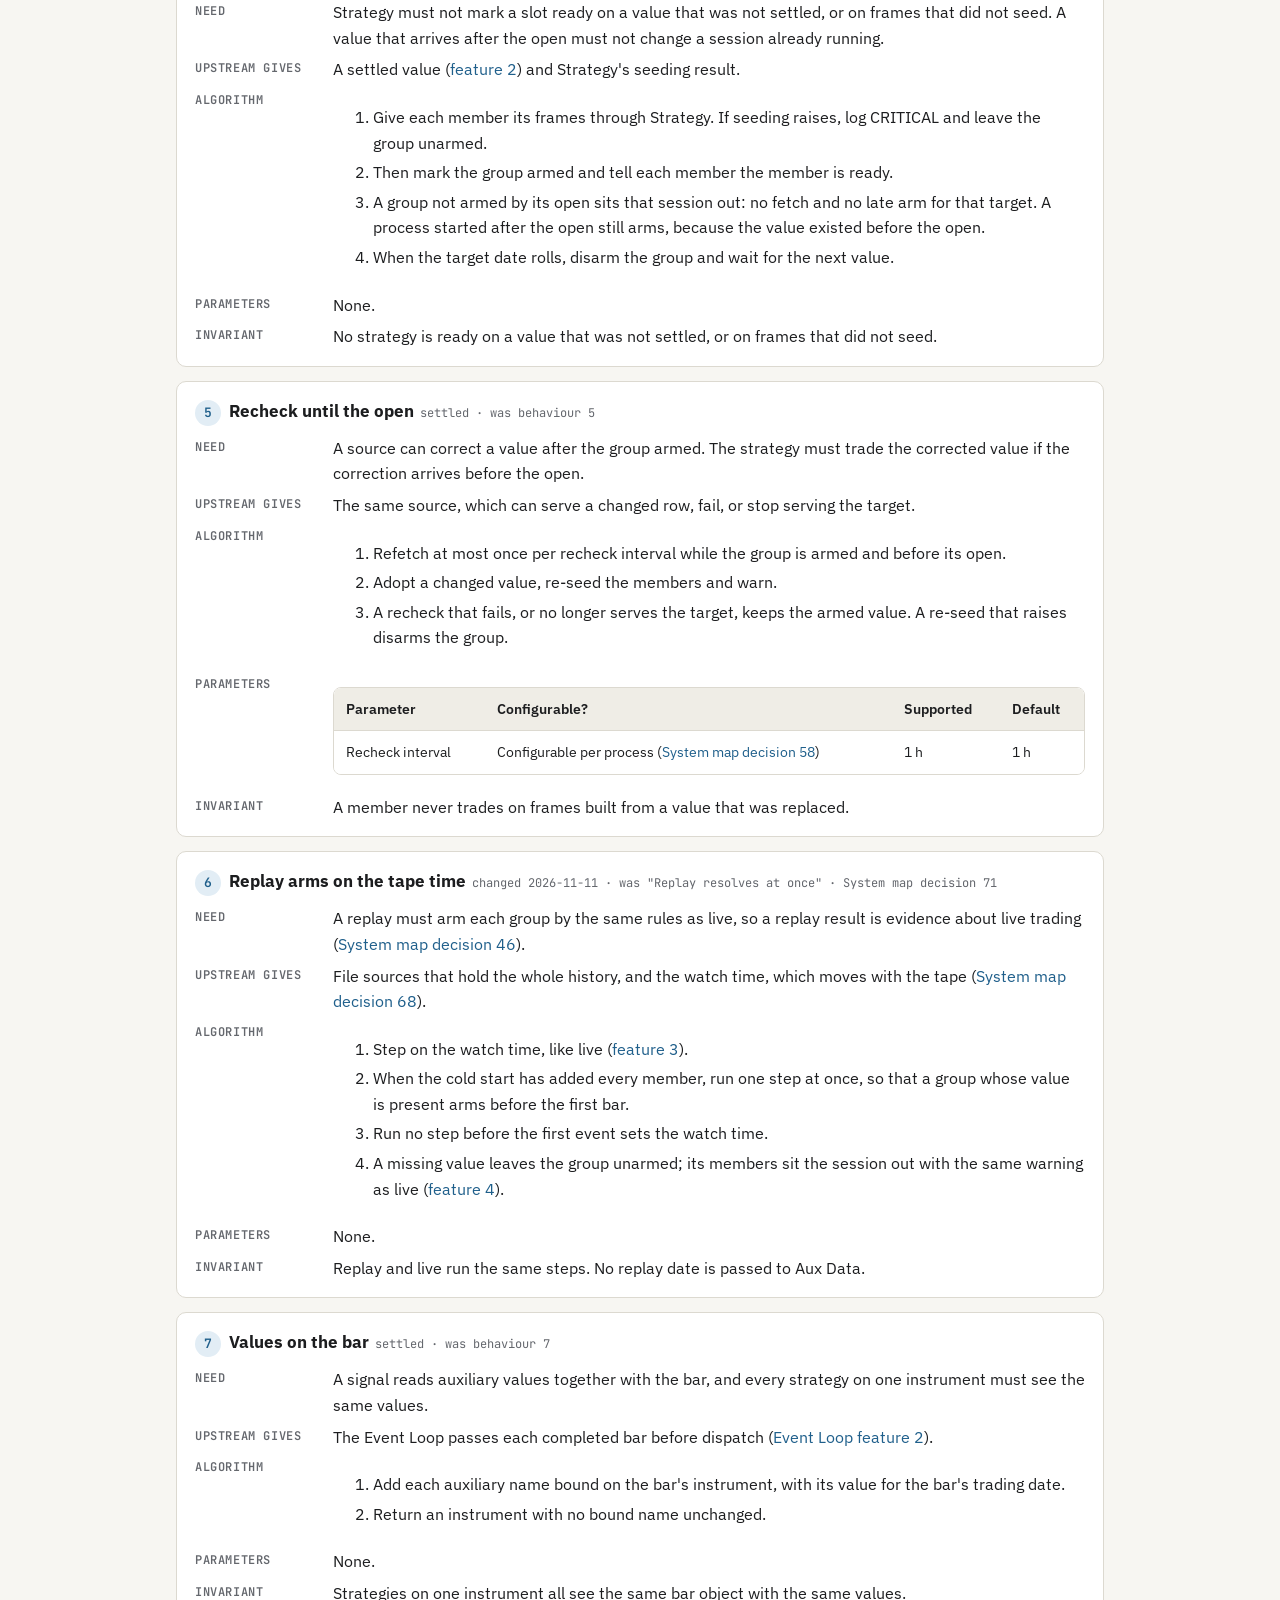
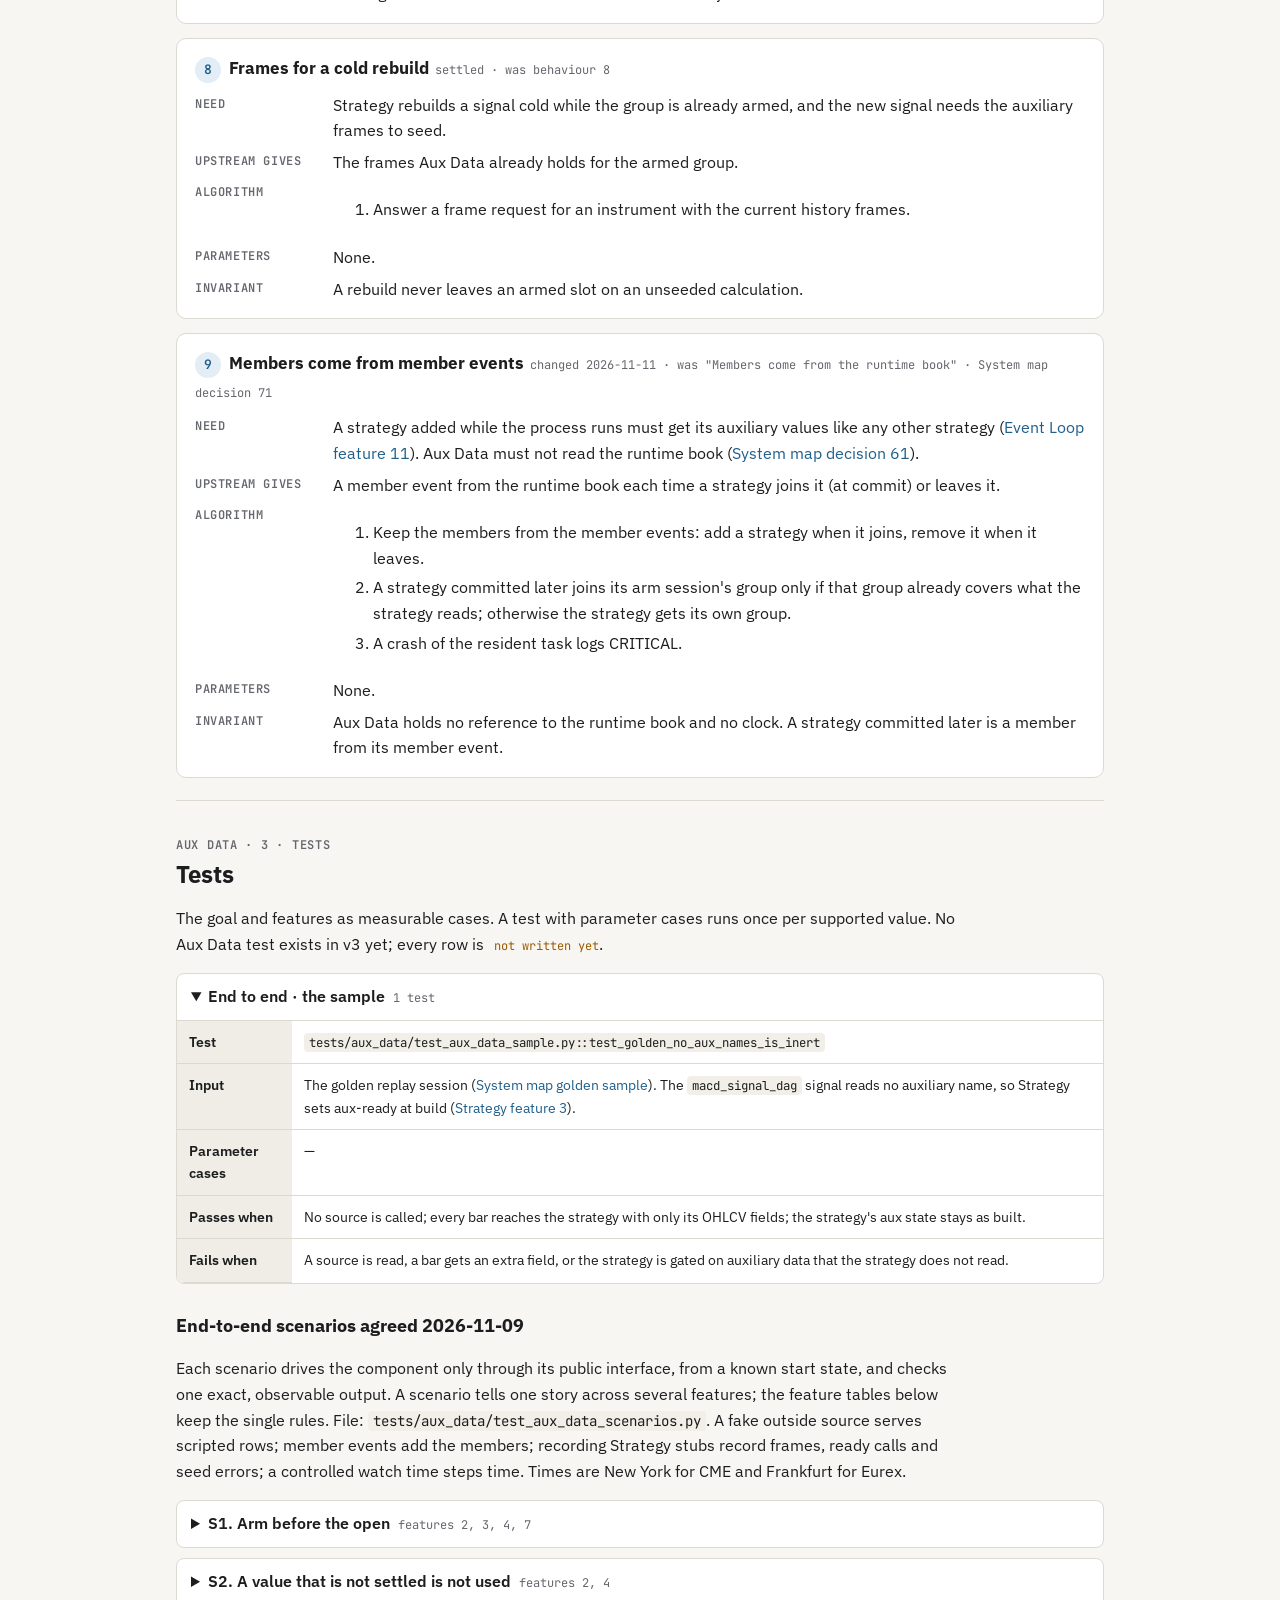
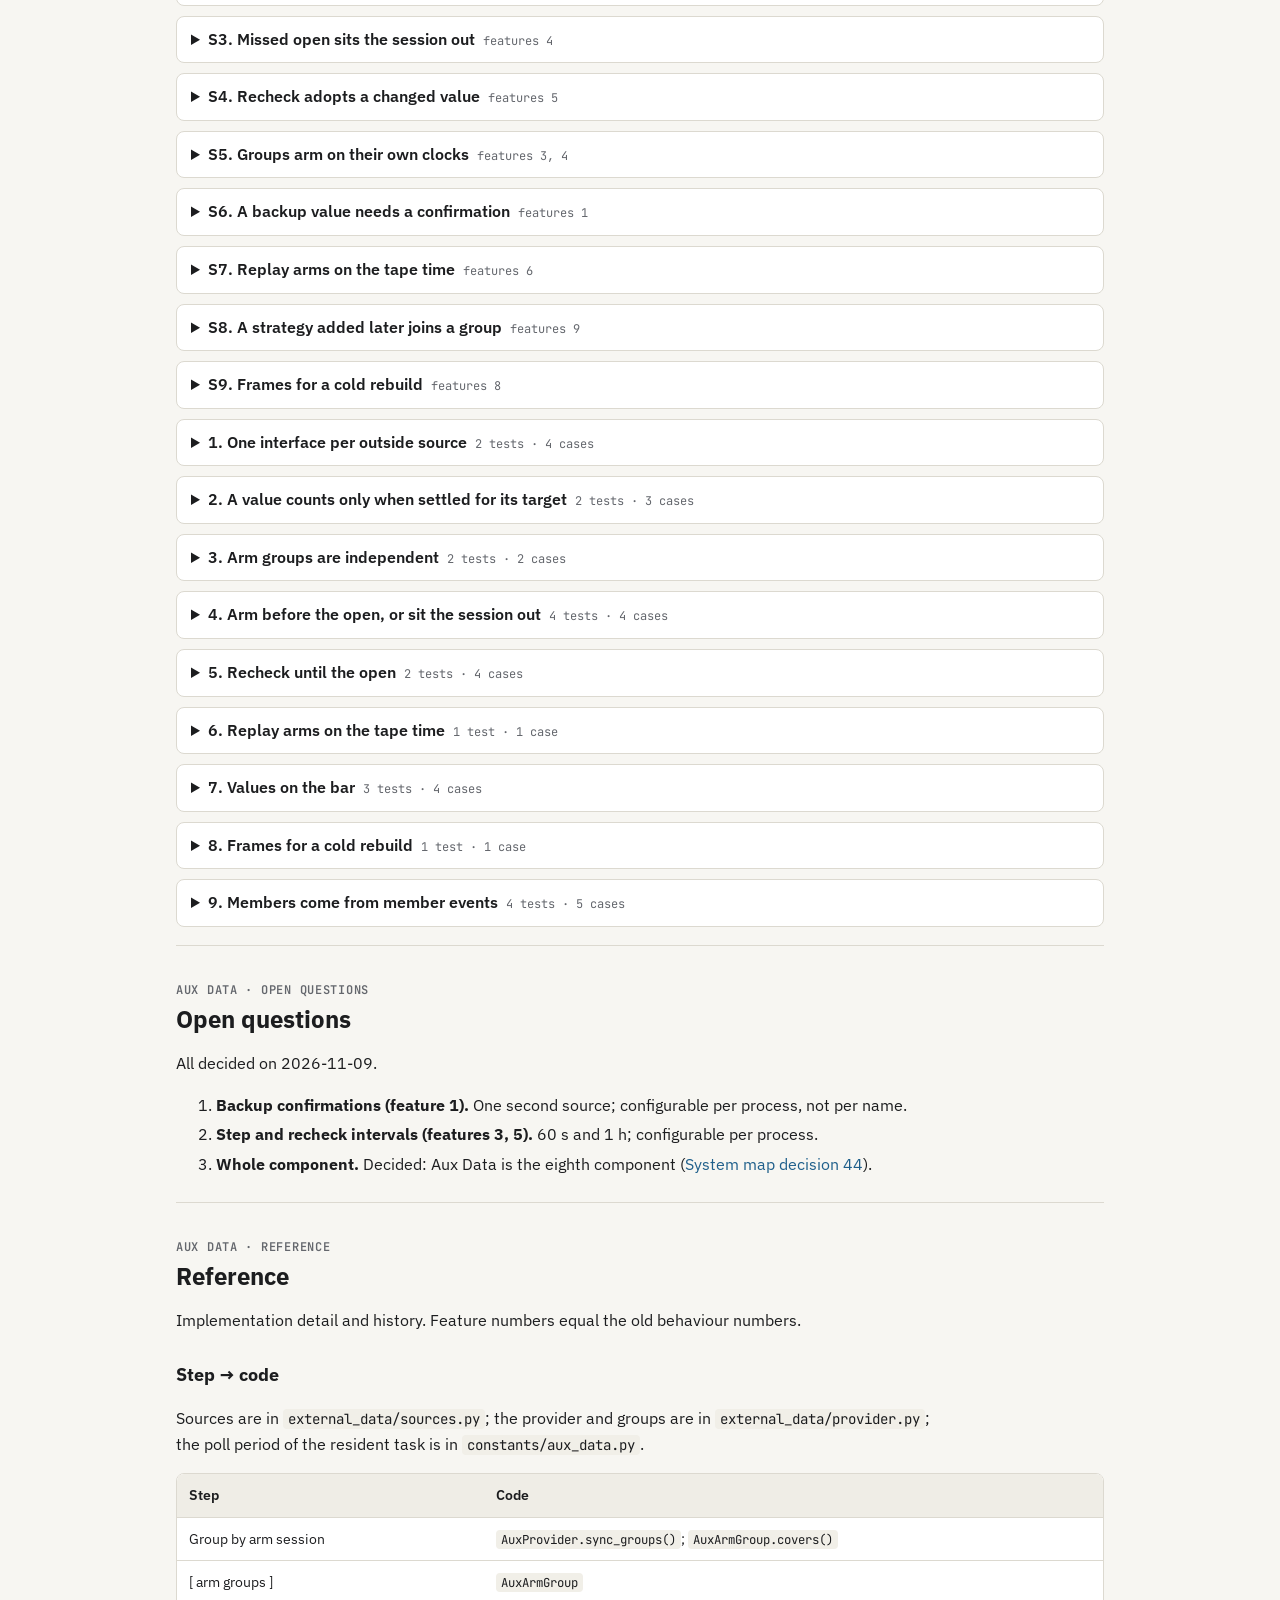
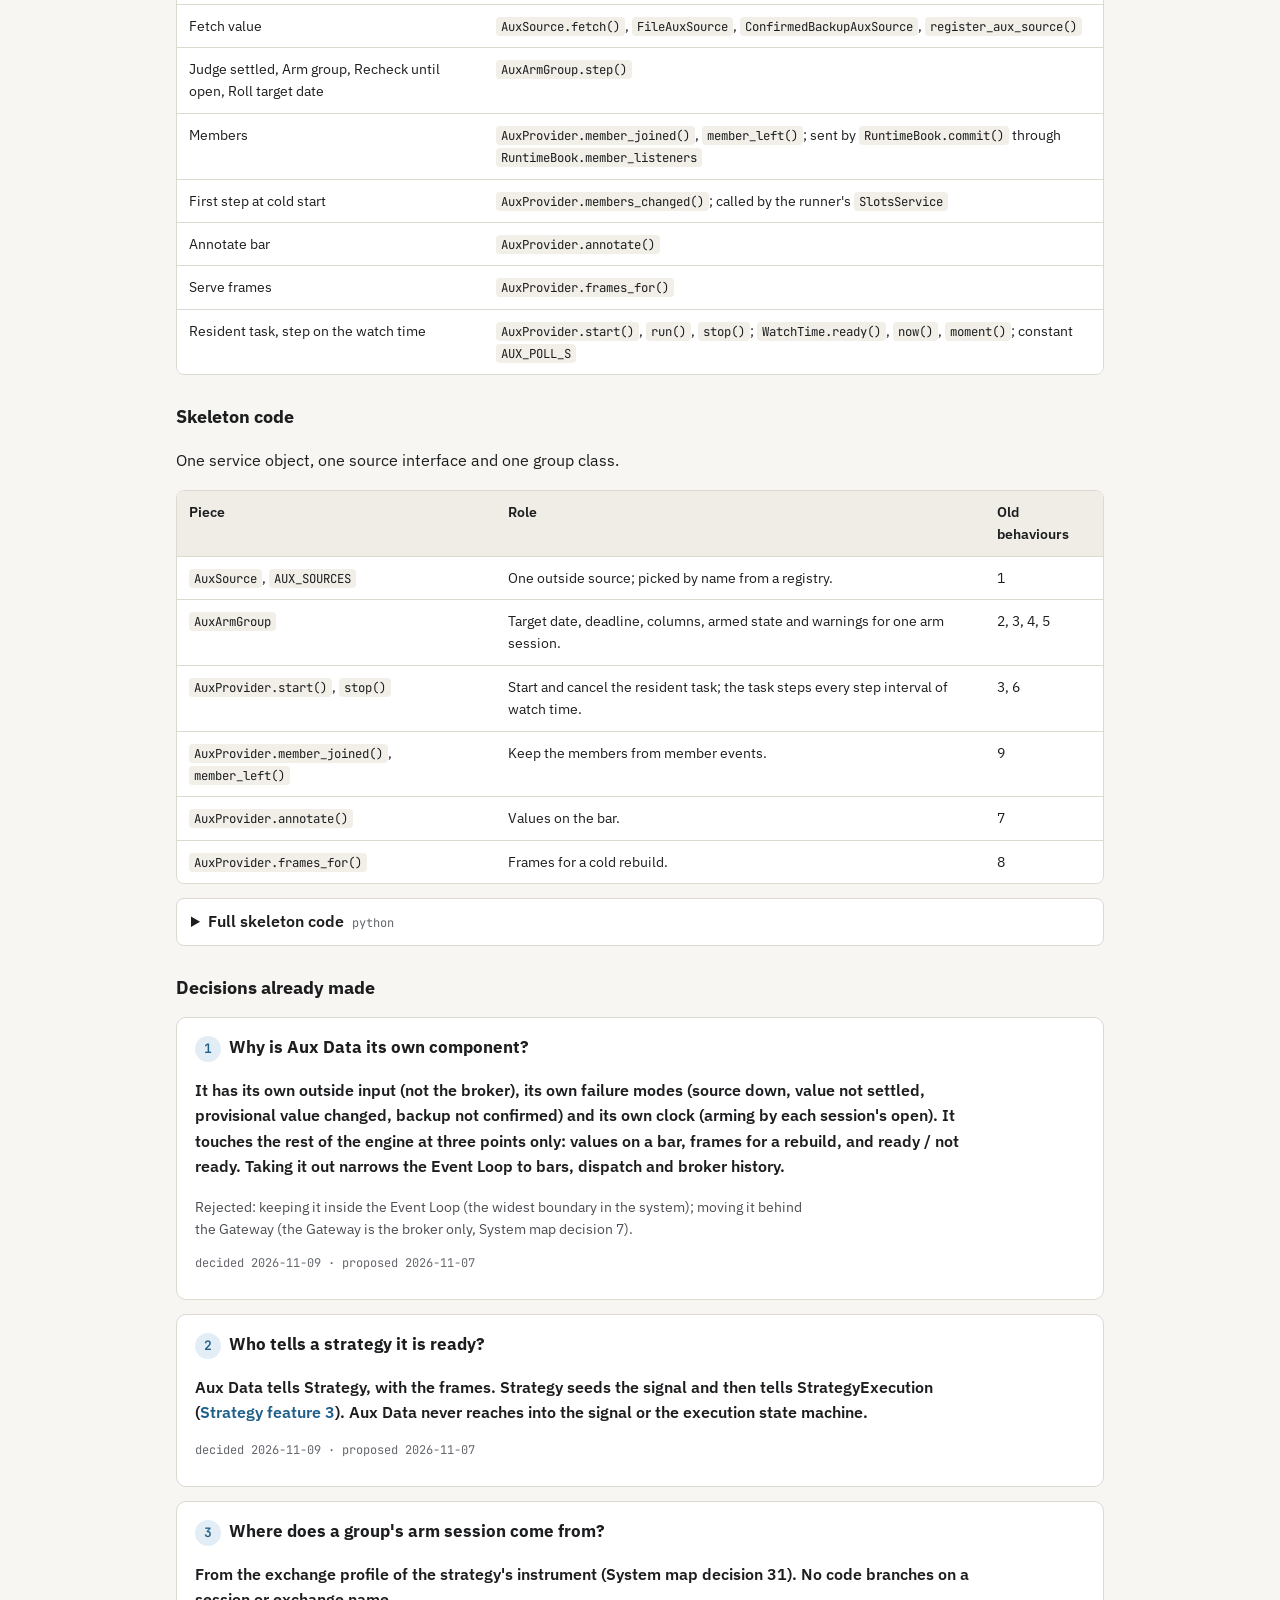
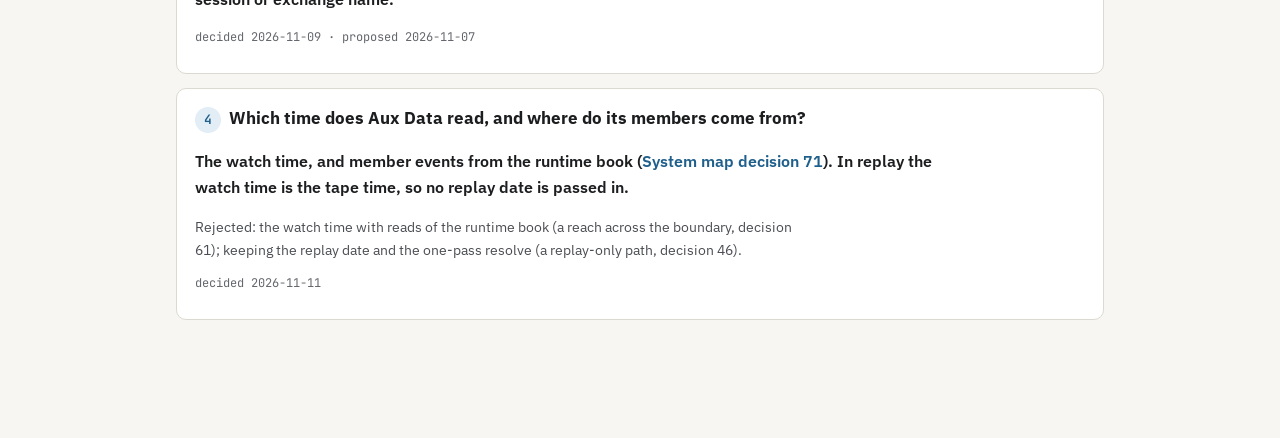
==== commit 1cf1d09c: "docs(v3): streaming core with inbound/outbound buffers, event time and watch time Co-Authored-By: Cl" ====
--- a/system_design/v3/aux_data_map.html
+++ b/system_design/v3/aux_data_map.html
@@ -34,8 +34,11 @@
 <div class="eyebrow">Component map · AUX_DATA_MAP · Alchemist v3</div>
 <h1>Aux Data</h1>
 <div class="lede"><p>The engine's second input. Aux Data reads daily auxiliary series from outside data sources, decides when a value is settled for the next session, and tells each strategy that reads a series whether the strategy may trade.</p></div>
-<div class="meta"><p><strong>v3 final, 2026-11-09 — agreed (<a href="system_map.html#d44">System map decision 44</a>).</strong> The End-to-end scenarios in Tests were agreed on 2026-11-09. Features 1–6 carry over the auxiliary and arming rules that the Event Loop map held before; features 7–9 are new interface rules.</p>
+<div class="meta"><p><strong>Last agreed: 2026-11-11.</strong> Aux Data reads the watch time and gets its members from member events (<a href="system_map.html#d71">System map decision 71</a>). <strong>v3 final, 2026-11-09 — agreed (<a href="system_map.html#d44">System map decision 44</a>).</strong> The End-to-end scenarios in Tests were agreed on 2026-11-09. Features 1–6 carry over the auxiliary and arming rules that the Event Loop map held before; features 7–9 are new interface rules.</p>
 <details><summary>Change history</summary><ul>
+<li><strong>2026-11-11</strong> — Compiled with /component-design: every existing Aux Data test now has a row under the feature it protects.</li>
+<li><strong>2026-11-11</strong> — Aux Data reads the watch time and gets its members from member events (<a href="system_map.html#d71">System map decision 71</a>). <a href="#f6">Feature 6</a> changed: a replay arms on the tape time like live, and no replay date is passed in. <a href="#f9">Feature 9</a> changed: the members come from member events, not from reads of the runtime book.</li>
+<li><strong>2026-11-11</strong> — The streaming core removed the shared clock (System map decision 62) and Safety's use of the runtime book (decision 69).</li>
 <li><strong>2026-11-09</strong> — End-to-end scenarios agreed.</li>
 <li><strong>2026-11-09</strong> — New section End-to-end scenarios in Tests (9 scenarios, proposed, not agreed).</li>
 <li><strong>2026-11-09</strong> — v3 finalized: the human accepted every proposed feature and decision.</li>
@@ -59,10 +62,11 @@
 <tbody>
 <tr><td rowspan="3">Other components call Aux Data</td><td>Event Loop</td><td>Annotate a completed bar before dispatch</td><td>bar → bar + auxiliary values</td></tr>
 <tr><td>Strategy</td><td>Ask for the history frames of an instrument during a cold rebuild</td><td>instrument → frames</td></tr>
-<tr><td>Runner</td><td>Start and stop the resident task</td><td>mode, replay date</td></tr>
+<tr><td>Runner</td><td>Start and stop the resident task</td><td>aux config</td></tr>
 <tr><td rowspan="3">Aux Data calls other components</td><td>Outside data sources</td><td>Fetch a series</td><td>name, target date → rows</td></tr>
 <tr><td>Strategy</td><td>Give a member its frames to seed; tell the member it is ready or not ready</td><td>frames, ready flag</td></tr>
-<tr><td>Event Loop (runtime book)</td><td>Read the current members on each step</td><td>strategies and the names they read</td></tr>
+<tr><td>Event Loop (runtime book)</td><td>Send a member event when a strategy joins or leaves the book</td><td>the strategy and the names it reads</td></tr>
+<tr><td>Event Loop (watch time)</td><td>Read the watch time on each step</td><td>event time of the last event + system time since it arrived</td></tr>
 </tbody></table></div>
 
 <h3>Scope</h3>
@@ -102,7 +106,7 @@
   <path class="ps-a" d="M730,156 H545"/><text class="ps-l" x="637" y="150">frame request</text>
   <path class="ps-a" d="M545,192 H730"/><text class="ps-l" x="637" y="208">frames, ready</text>
 </svg>
-<p class="caption">Aux Data reads the runtime book's members on each step; the Event Loop owns the runtime book (<a href="event_loop_map.html#f11">Event Loop feature 11</a>).</p>
+<p class="caption">Aux Data keeps the members that the runtime book announces in member events; the Event Loop owns the runtime book (<a href="event_loop_map.html#f11">Event Loop feature 11</a>). Aux Data steps on the watch time (<a href="system_map.html#d68">System map decision 68</a>).</p>
 </div>
 </section>
 
@@ -113,7 +117,7 @@
 
 <h3>Algorithm map</h3>
 <div class="diagram">
-<svg viewBox="0 0 1000 620" role="img" aria-label="Aux Data steps: members from the runtime book are grouped by arm session; each group fetches a value, judges whether the value is settled for its target, arms by seeding members through Strategy, rechecks hourly until the open, and disarms when the target date rolls. Bars get the bound values; a cold rebuild gets the current frames." xmlns="http://www.w3.org/2000/svg">
+<svg viewBox="0 0 1000 620" role="img" aria-label="Aux Data steps: members from member events are grouped by arm session; each group fetches a value, judges whether the value is settled for its target, arms by seeding members through Strategy, rechecks hourly until the open, and disarms when the target date rolls. Bars get the bound values; a cold rebuild gets the current frames." xmlns="http://www.w3.org/2000/svg">
   <style>
     .x-stp { fill: var(--surface-2); stroke: var(--line); stroke-width: 1.5; }
     .x-main { fill: var(--accent-soft); stroke: var(--accent); stroke-width: 1.5; }
@@ -131,8 +135,8 @@
     <marker id="xah2" viewBox="0 0 10 10" refX="9" refY="5" markerWidth="7" markerHeight="7" orient="auto-start-reverse"><path d="M0,0 L10,5 L0,10 z" fill="var(--accent)"/></marker>
   </defs>
   <rect class="x-ext" x="420" y="8" width="140" height="30" rx="15"/><text class="x-x" x="490" y="28">Event Loop</text>
-  <path class="x-a" d="M490,38 V70"/><text class="x-l" x="498" y="58">members (runtime book)</text>
-  <rect class="x-st" x="20" y="76" width="170" height="40" rx="6"/><text class="x-r" x="105" y="100">[ clock: every step ]</text>
+  <path class="x-a" d="M490,38 V70"/><text class="x-l" x="498" y="58">members (member events)</text>
+  <rect class="x-st" x="20" y="76" width="170" height="40" rx="6"/><text class="x-r" x="105" y="100">[ watch time: every step ]</text>
   <path class="x-c" d="M190,96 H380"/>
 
   <rect class="x-main" x="380" y="70" width="220" height="52" rx="8"/><text class="x-t" x="490" y="92">Group by arm session</text><text class="x-r" x="490" y="110">session from profile</text>
@@ -185,7 +189,7 @@
   <a href="#f7"><rect x="720" y="220" width="170" height="52" rx="8" fill="transparent" style="cursor:pointer"><title>Feature 7</title></rect></a>
   <a href="#f8"><rect x="720" y="380" width="170" height="52" rx="8" fill="transparent" style="cursor:pointer"><title>Feature 8</title></rect></a>
 </svg>
-<p class="caption">Main path in colour: members → groups → fetch → judge → arm. In replay, every group resolves at start in one pass (<a href="#f6">feature 6</a>). Dashed boxes are shared data structures; the dashed accent arrow is the step clock.</p>
+<p class="caption">Main path in colour: members → groups → fetch → judge → arm. A replay runs the same steps on the tape time (<a href="#f6">feature 6</a>). Dashed boxes are shared data structures; the dashed accent arrow is the watch time that paces the steps.</p>
 </div>
 
 <h3>Feature cards</h3>
@@ -218,11 +222,11 @@
 
 <div class="behaviour" id="f3"><h3><span class="num">3</span>Arm groups are independent<span class="added">settled · was behaviour 3 · decision 3</span></h3><dl class="gmi">
 <dt>Need</dt><dd>Strategies on CME and on Eurex arm for different sessions on different clocks. A Eurex outage must not stop a CME strategy from trading.</dd>
-<dt>Upstream gives</dt><dd>The members from the runtime book, and each instrument's exchange profile with its sessions.</dd>
+<dt>Upstream gives</dt><dd>The members from member events (<a href="#f9">feature 9</a>), the watch time, and each instrument's exchange profile with its sessions.</dd>
 <dt>Algorithm</dt><dd><ol>
 <li>Group the members by the session they arm for, taken from the exchange profile.</li>
 <li>Give each group its own target date, its deadline (that session's open) and its column scope (pairs of instrument and name).</li>
-<li>Step every group concurrently, at the step interval.</li>
+<li>Step every group concurrently, every step interval of watch time.</li>
 </ol></dd>
 <dt>Parameters</dt><dd><div class="table-wrap"><table><thead><tr><th>Parameter</th><th>Configurable?</th><th>Supported</th><th>Default</th></tr></thead><tbody>
 <tr><td>Step interval</td><td>Configurable per process (<a href="system_map.html#d58">System map decision 58</a>)</td><td>60 s</td><td>60 s</td></tr>
@@ -257,16 +261,17 @@
 <dt>Invariant</dt><dd>A member never trades on frames built from a value that was replaced.</dd>
 </dl></div>
 
-<div class="behaviour" id="f6"><h3><span class="num">6</span>Replay resolves at once<span class="added">settled · was behaviour 6</span></h3><dl class="gmi">
-<dt>Need</dt><dd>A replay must start with every auxiliary value it needs, and must fail loudly when one is missing.</dd>
-<dt>Upstream gives</dt><dd>Files that hold the whole history, and a replay date.</dd>
-<dt>Algorithm</dt><dd><ol>
-<li>Load the files at start.</li>
-<li>Resolve every bound name for the replay date, seed and arm the members.</li>
-<li>Raise when a value is missing.</li>
+<div class="behaviour" id="f6"><h3><span class="num">6</span>Replay arms on the tape time<span class="added">changed 2026-11-11 · was "Replay resolves at once" · System map decision 71</span></h3><dl class="gmi">
+<dt>Need</dt><dd>A replay must arm each group by the same rules as live, so a replay result is evidence about live trading (<a href="system_map.html#d46">System map decision 46</a>).</dd>
+<dt>Upstream gives</dt><dd>File sources that hold the whole history, and the watch time, which moves with the tape (<a href="system_map.html#d68">System map decision 68</a>).</dd>
+<dt>Algorithm</dt><dd><ol>
+<li>Step on the watch time, like live (<a href="#f3">feature 3</a>).</li>
+<li>When the cold start has added every member, run one step at once, so that a group whose value is present arms before the first bar.</li>
+<li>Run no step before the first event sets the watch time.</li>
+<li>A missing value leaves the group unarmed; its members sit the session out with the same warning as live (<a href="#f4">feature 4</a>).</li>
 </ol></dd>
 <dt>Parameters</dt><dd>None.</dd>
-<dt>Invariant</dt><dd>A replay never runs a day with an auxiliary value silently missing.</dd>
+<dt>Invariant</dt><dd>Replay and live run the same steps. No replay date is passed to Aux Data.</dd>
 </dl></div>
 
 <div class="behaviour" id="f7"><h3><span class="num">7</span>Values on the bar<span class="added">settled · was behaviour 7</span></h3><dl class="gmi">
@@ -290,16 +295,16 @@
 <dt>Invariant</dt><dd>A rebuild never leaves an armed slot on an unseeded calculation.</dd>
 </dl></div>
 
-<div class="behaviour" id="f9"><h3><span class="num">9</span>Members come from the runtime book<span class="added">settled · was behaviour 9 · System map decision 34</span></h3><dl class="gmi">
-<dt>Need</dt><dd>A strategy added while the process runs must get its auxiliary values like any other strategy (<a href="event_loop_map.html#f11">Event Loop feature 11</a>).</dd>
-<dt>Upstream gives</dt><dd>The runtime book, which the Event Loop changes only between events.</dd>
-<dt>Algorithm</dt><dd><ol>
-<li>Read the members from the runtime book again on each step.</li>
+<div class="behaviour" id="f9"><h3><span class="num">9</span>Members come from member events<span class="added">changed 2026-11-11 · was "Members come from the runtime book" · System map decision 71</span></h3><dl class="gmi">
+<dt>Need</dt><dd>A strategy added while the process runs must get its auxiliary values like any other strategy (<a href="event_loop_map.html#f11">Event Loop feature 11</a>). Aux Data must not read the runtime book (<a href="system_map.html#d61">System map decision 61</a>).</dd>
+<dt>Upstream gives</dt><dd>A member event from the runtime book each time a strategy joins it (at commit) or leaves it.</dd>
+<dt>Algorithm</dt><dd><ol>
+<li>Keep the members from the member events: add a strategy when it joins, remove it when it leaves.</li>
 <li>A strategy committed later joins its arm session's group only if that group already covers what the strategy reads; otherwise the strategy gets its own group.</li>
 <li>A crash of the resident task logs CRITICAL.</li>
 </ol></dd>
 <dt>Parameters</dt><dd>None.</dd>
-<dt>Invariant</dt><dd>Aux Data keeps no copy of the strategy list.</dd>
+<dt>Invariant</dt><dd>Aux Data holds no reference to the runtime book and no clock. A strategy committed later is a member from its member event.</dd>
 </dl></div>
 </section>
 
@@ -317,11 +322,11 @@
 </tbody></table></div></details>
 
 <h3 id="scenarios">End-to-end scenarios <span class="added">agreed 2026-11-09</span></h3>
-<p>Each scenario drives the component only through its public interface, from a known start state, and checks one exact, observable output. A scenario tells one story across several features; the feature tables below keep the single rules. File: <code>tests/aux_data/test_aux_data_scenarios.py</code>. A fake outside source serves scripted rows; a fake runtime book holds the members; recording Strategy stubs record frames, ready calls and seed errors; a controlled clock steps time. Times are New York for CME and Frankfurt for Eurex.</p>
+<p>Each scenario drives the component only through its public interface, from a known start state, and checks one exact, observable output. A scenario tells one story across several features; the feature tables below keep the single rules. File: <code>tests/aux_data/test_aux_data_scenarios.py</code>. A fake outside source serves scripted rows; member events add the members; recording Strategy stubs record frames, ready calls and seed errors; a controlled watch time steps time. Times are New York for CME and Frankfurt for Eurex.</p>
 <details><summary>S1. Arm before the open<span class="count">features 2, 3, 4, 7</span></summary><div class="table-wrap"><table><tbody>
 <tr><th>Test</th><td><code>test_scenario_arm_before_open</code></td></tr>
 <tr><th>Given</th><td>One member on MES (NY_RTH) reads the auxiliary name X. The source serves a settled row for the target date from 08:00.</td></tr>
-<tr><th>When</th><td>Step the clock from 07:00 to 09:31.</td></tr>
+<tr><th>When</th><td>Step the watch time from 07:00 to 09:31.</td></tr>
 <tr><th>Parameter cases</th><td>step interval ∈ {60 s}</td></tr>
 <tr><th>Passes when</th><td>The group arms by 08:01; the member gets its frames, then ready, in that order, once; every bar on the target date carries X with that value.</td></tr>
 <tr><th>Fails when</th><td>Ready before frames; an arm after 08:01 or after the open; a bar without X.</td></tr>
@@ -329,7 +334,7 @@
 <details><summary>S2. A value that is not settled is not used<span class="count">features 2, 4</span></summary><div class="table-wrap"><table><tbody>
 <tr><th>Test</th><td><code>test_scenario_unsettled_value_waits</code></td></tr>
 <tr><th>Given</th><td>As above, but until 08:30 the source serves only the row of an earlier date.</td></tr>
-<tr><th>When</th><td>Step the clock from 07:00 to 09:31.</td></tr>
+<tr><th>When</th><td>Step the watch time from 07:00 to 09:31.</td></tr>
 <tr><th>Parameter cases</th><td>step interval ∈ {60 s}</td></tr>
 <tr><th>Passes when</th><td>Until 08:30 the group is not armed and the member gets no ready; while no frame is loaded the source is fetched at most once per target; one warning per change in what the source serves. The group arms by 08:31.</td></tr>
 <tr><th>Fails when</th><td>The earlier row is accepted; repeated fetches for one target while no frame is loaded; a warning on every step.</td></tr>
@@ -337,7 +342,7 @@
 <details><summary>S3. Missed open sits the session out<span class="count">features 4</span></summary><div class="table-wrap"><table><tbody>
 <tr><th>Test</th><td><code>test_scenario_missed_open</code></td></tr>
 <tr><th>Given</th><td>The settled row never appears before 09:30; it appears at 10:00.</td></tr>
-<tr><th>When</th><td>Step the clock to 16:00, then into the next target date with a row present before its open. Second case: start the process at 10:00 with the row present since 08:00.</td></tr>
+<tr><th>When</th><td>Step the watch time to 16:00, then into the next target date with a row present before its open. Second case: start the process at 10:00 with the row present since 08:00.</td></tr>
 <tr><th>Parameter cases</th><td>case ∈ {row after the open; process started after the open}</td></tr>
 <tr><th>Passes when</th><td>Row after the open: the group stays unarmed for the session, no fetch is made for that target after 09:30, the member gets no ready; the next target date arms before its open. Late process start: the group arms at start.</td></tr>
 <tr><th>Fails when</th><td>A late arm in the missed session; a fetch after the open for that target; the next date fails to arm; the late-start process does not arm.</td></tr>
@@ -353,7 +358,7 @@
 <details><summary>S5. Groups arm on their own clocks<span class="count">features 3, 4</span></summary><div class="table-wrap"><table><tbody>
 <tr><th>Test</th><td><code>test_scenario_independent_groups</code></td></tr>
 <tr><th>Given</th><td>One member on MES (NY_RTH) and one on FDAX, each reading its own name; the Eurex source is down.</td></tr>
-<tr><th>When</th><td>Step the clock across both opens.</td></tr>
+<tr><th>When</th><td>Step the watch time across both opens.</td></tr>
 <tr><th>Parameter cases</th><td>—</td></tr>
 <tr><th>Passes when</th><td>The MES group arms before the NY open; the FDAX group stays unarmed and sits its session out; the MES group is not affected.</td></tr>
 <tr><th>Fails when</th><td>One group's failure delays or blocks the other; a group arms on the other exchange's clock.</td></tr>
@@ -361,23 +366,23 @@
 <details><summary>S6. A backup value needs a confirmation<span class="count">features 1</span></summary><div class="table-wrap"><table><tbody>
 <tr><th>Test</th><td><code>test_scenario_backup_needs_confirmation</code></td></tr>
 <tr><th>Given</th><td>The primary source has no row for the target; a backup source has value v.</td></tr>
-<tr><th>When</th><td>Step the clock to the open.</td></tr>
+<tr><th>When</th><td>Step the watch time to the open.</td></tr>
 <tr><th>Parameter cases</th><td>case ∈ {second source confirms v; second source differs; second source absent}; confirmations ∈ {1}</td></tr>
 <tr><th>Passes when</th><td>Confirmed: the group arms with v. Differs or absent: v is not used and the group does not arm.</td></tr>
 <tr><th>Fails when</th><td>An unconfirmed backup value is used.</td></tr>
 </tbody></table></div></details>
-<details><summary>S7. Replay resolves at once<span class="count">features 6</span></summary><div class="table-wrap"><table><tbody>
-<tr><th>Test</th><td><code>test_scenario_replay_resolves_at_start</code></td></tr>
-<tr><th>Given</th><td>Replay of 2026-04-15 with file sources.</td></tr>
-<tr><th>When</th><td>Start the replay.</td></tr>
+<details><summary>S7. Replay arms on the tape time<span class="count">features 6</span></summary><div class="table-wrap"><table><tbody>
+<tr><th>Test</th><td><code>test_scenario_replay_arms_on_the_tape_time_at_the_open</code></td></tr>
+<tr><th>Given</th><td>Replay of 2026-04-15 with file sources; the watch time is the tape time at the 09:30 open.</td></tr>
+<tr><th>When</th><td>The cold start adds the member and runs the first step.</td></tr>
 <tr><th>Parameter cases</th><td>case ∈ {every value present; one value missing}</td></tr>
-<tr><th>Passes when</th><td>Present: every member is seeded and armed before the first bar. Missing: start raises and names the missing value.</td></tr>
-<tr><th>Fails when</th><td>A member armed after the first bar; start passes with a missing value.</td></tr>
+<tr><th>Passes when</th><td>Present: the member is seeded and armed before the first bar, and the bar carries the value. Missing: the group stays unarmed and the member gets no ready call.</td></tr>
+<tr><th>Fails when</th><td>A member armed after the first bar; a member armed with a missing value.</td></tr>
 </tbody></table></div></details>
 <details><summary>S8. A strategy added later joins a group<span class="count">features 9</span></summary><div class="table-wrap"><table><tbody>
 <tr><th>Test</th><td><code>test_scenario_late_member</code></td></tr>
 <tr><th>Given</th><td>The MES group is armed for name X.</td></tr>
-<tr><th>When</th><td>Commit strategy C reading X, and strategy D reading a new name Y, to the runtime book.</td></tr>
+<tr><th>When</th><td>Commit strategy C reading X, and strategy D reading a new name Y, to the runtime book; each commit sends a member event.</td></tr>
 <tr><th>Parameter cases</th><td>—</td></tr>
 <tr><th>Passes when</th><td>C joins the armed group on the next step; D gets its own group, which arms on its own when Y settles.</td></tr>
 <tr><th>Fails when</th><td>C waits for a new arm; D joins the X group.</td></tr>
@@ -391,8 +396,9 @@
 <tr><th>Fails when</th><td>Stale or empty frames for an armed group.</td></tr>
 </tbody></table></div></details>
 
-<details><summary>1. One interface per outside source<span class="count">1 test · 3 cases</span></summary><div class="table-wrap"><table><thead><tr><th>Test</th><th>Parameter cases</th><th>Measure</th><th>Pass threshold</th></tr></thead><tbody>
+<details><summary>1. One interface per outside source<span class="count">2 tests · 4 cases</span></summary><div class="table-wrap"><table><thead><tr><th>Test</th><th>Parameter cases</th><th>Measure</th><th>Pass threshold</th></tr></thead><tbody>
 <tr><td><code>test_backup_value_used_only_when_confirmed</code></td><td>second source ∈ {confirms, disagrees, missing}</td><td>value used</td><td>backup; none; none</td></tr>
+<tr><td><code>test_primary_value_wins_over_backup</code></td><td>—</td><td><code>[r[&#x27;value&#x27;] for r in rows]</code></td><td><code>= [1.0]</code></td></tr>
 </tbody></table></div></details>
 
 <details><summary>2. A value counts only when settled for its target<span class="count">2 tests · 3 cases</span></summary><div class="table-wrap"><table><thead><tr><th>Test</th><th>Parameter cases</th><th>Measure</th><th>Pass threshold</th></tr></thead><tbody>
@@ -402,7 +408,7 @@
 
 <details><summary>3. Arm groups are independent<span class="count">2 tests · 2 cases</span></summary><div class="table-wrap"><table><thead><tr><th>Test</th><th>Parameter cases</th><th>Measure</th><th>Pass threshold</th></tr></thead><tbody>
 <tr><td><code>test_arm_groups_per_exchange_are_independent</code></td><td>—</td><td>CME group state during a Eurex source outage</td><td>unchanged</td></tr>
-<tr><td><code>test_groups_stepped_every_interval</code></td><td>interval ∈ {60 s}</td><td>steps in a 10-minute replay clock run</td><td>10 per group</td></tr>
+<tr><td><code>test_groups_stepped_every_interval</code></td><td>interval ∈ {60 s}</td><td>steps in a 10-minute run of watch time</td><td>10 per group</td></tr>
 </tbody></table></div></details>
 
 <details><summary>4. Arm before the open, or sit the session out<span class="count">4 tests · 4 cases</span></summary><div class="table-wrap"><table><thead><tr><th>Test</th><th>Parameter cases</th><th>Measure</th><th>Pass threshold</th></tr></thead><tbody>
@@ -417,20 +423,25 @@
 <tr><td><code>test_recheck_outcomes</code></td><td>outcome ∈ {fetch fails, target gone, re-seed raises}</td><td>group state</td><td>armed; armed; unarmed</td></tr>
 </tbody></table></div></details>
 
-<details><summary>6. Replay resolves at once<span class="count">1 test · 2 cases</span></summary><div class="table-wrap"><table><thead><tr><th>Test</th><th>Parameter cases</th><th>Measure</th><th>Pass threshold</th></tr></thead><tbody>
-<tr><td><code>test_replay_resolves_or_raises</code></td><td>value ∈ {present, missing}</td><td>start result</td><td>armed before the first bar; raises</td></tr>
-</tbody></table></div></details>
-
-<details><summary>7. Values on the bar<span class="count">1 test · 2 cases</span></summary><div class="table-wrap"><table><thead><tr><th>Test</th><th>Parameter cases</th><th>Measure</th><th>Pass threshold</th></tr></thead><tbody>
+<details><summary>6. Replay arms on the tape time<span class="count">1 test · 1 case</span></summary><div class="table-wrap"><table><thead><tr><th>Test</th><th>Parameter cases</th><th>Measure</th><th>Pass threshold</th></tr></thead><tbody>
+<tr><td><code>test_members_changed_waits_for_the_first_event</code></td><td>—</td><td>steps before the first event</td><td>0</td></tr>
+</tbody></table></div></details>
+
+<details><summary>7. Values on the bar<span class="count">3 tests · 4 cases</span></summary><div class="table-wrap"><table><thead><tr><th>Test</th><th>Parameter cases</th><th>Measure</th><th>Pass threshold</th></tr></thead><tbody>
 <tr><td><code>test_annotate_adds_bound_values_before_dispatch</code></td><td>instrument ∈ {with bound name, without}</td><td>fields added to the bar</td><td>bound values only; none</td></tr>
+<tr><td><code>test_annotate_leaves_other_trading_dates_alone</code></td><td>—</td><td><code>&#x27;aux_X&#x27;</code></td><td><code>not in other_day</code></td></tr>
+<tr><td><code>test_golden_no_aux_names_is_inert</code></td><td>—</td><td><code>bar; source.fetches; strategy.calls; provider.groups</code></td><td><code>= before; = 0; = []; = []</code></td></tr>
 </tbody></table></div></details>
 
 <details><summary>8. Frames for a cold rebuild<span class="count">1 test · 1 case</span></summary><div class="table-wrap"><table><thead><tr><th>Test</th><th>Parameter cases</th><th>Measure</th><th>Pass threshold</th></tr></thead><tbody>
 <tr><td><code>test_rebuild_while_armed_gets_current_frames</code></td><td>—</td><td>frames returned vs. armed frames</td><td>equal</td></tr>
 </tbody></table></div></details>
 
-<details><summary>9. Members come from the runtime book<span class="count">1 test · 2 cases</span></summary><div class="table-wrap"><table><thead><tr><th>Test</th><th>Parameter cases</th><th>Measure</th><th>Pass threshold</th></tr></thead><tbody>
+<details><summary>9. Members come from member events<span class="count">4 tests · 5 cases</span></summary><div class="table-wrap"><table><thead><tr><th>Test</th><th>Parameter cases</th><th>Measure</th><th>Pass threshold</th></tr></thead><tbody>
 <tr><td><code>test_late_joiner_gets_own_group_unless_covered</code></td><td>joiner reads ∈ {covered names, a new name}</td><td>group joined</td><td>existing group; own group</td></tr>
+<tr><td><code>test_departed_member_is_dropped</code></td><td>—</td><td>group members after a leave event</td><td>none</td></tr>
+<tr><td><code>test_aux_holds_no_runtime_book_and_no_clock</code></td><td>—</td><td>constructor arguments that are the runtime book or a clock</td><td>0</td></tr>
+<tr><td><code>test_resident_task_crash_logs_critical</code></td><td>—</td><td><code>any((r.levelno == logging.CRITICAL for r in caplog.records))</code></td><td><code>true</code></td></tr>
 </tbody></table></div></details>
 </section>
 
@@ -450,18 +461,19 @@
 <h2>Reference</h2>
 <p>Implementation detail and history. Feature numbers equal the old behaviour numbers.</p>
 <h3>Step → code</h3>
-<p>Sources are in <code>external_data/sources.py</code>; the provider and groups are in <code>external_data/data_providers..py</code> (the file name has a double dot).</p>
+<p>Sources are in <code>external_data/sources.py</code>; the provider and groups are in <code>external_data/provider.py</code>; the poll period of the resident task is in <code>constants/aux_data.py</code>.</p>
 <div class="table-wrap"><table>
 <thead><tr><th>Step</th><th>Code</th></tr></thead>
 <tbody>
-<tr><td>Group by arm session</td><td><code>AuxProvider</code> · Planned grouping; <code>AuxArmGroup.covers()</code></td></tr>
+<tr><td>Group by arm session</td><td><code>AuxProvider.sync_groups()</code>; <code>AuxArmGroup.covers()</code></td></tr>
 <tr><td>[ arm groups ]</td><td><code>AuxArmGroup</code></td></tr>
 <tr><td>Fetch value</td><td><code>AuxSource.fetch()</code>, <code>FileAuxSource</code>, <code>ConfirmedBackupAuxSource</code>, <code>register_aux_source()</code></td></tr>
 <tr><td>Judge settled, Arm group, Recheck until open, Roll target date</td><td><code>AuxArmGroup.step()</code></td></tr>
-<tr><td>Replay resolve</td><td><code>AuxProvider.start()</code></td></tr>
+<tr><td>Members</td><td><code>AuxProvider.member_joined()</code>, <code>member_left()</code>; sent by <code>RuntimeBook.commit()</code> through <code>RuntimeBook.member_listeners</code></td></tr>
+<tr><td>First step at cold start</td><td><code>AuxProvider.members_changed()</code>; called by the runner's <code>SlotsService</code></td></tr>
 <tr><td>Annotate bar</td><td><code>AuxProvider.annotate()</code></td></tr>
 <tr><td>Serve frames</td><td><code>AuxProvider.frames_for()</code></td></tr>
-<tr><td>Resident task</td><td><code>AuxProvider.start()</code>, <code>stop()</code></td></tr>
+<tr><td>Resident task, step on the watch time</td><td><code>AuxProvider.start()</code>, <code>run()</code>, <code>stop()</code>; <code>WatchTime.ready()</code>, <code>now()</code>, <code>moment()</code>; constant <code>AUX_POLL_S</code></td></tr>
 </tbody></table></div>
 
 
@@ -473,7 +485,8 @@
 <tbody>
 <tr><td><code>AuxSource</code>, <code>AUX_SOURCES</code></td><td>One outside source; picked by name from a registry.</td><td>1</td></tr>
 <tr><td><code>AuxArmGroup</code></td><td>Target date, deadline, columns, armed state and warnings for one arm session.</td><td>2, 3, 4, 5</td></tr>
-<tr><td><code>AuxProvider.start()</code>, <code>stop()</code></td><td>Replay: resolve or raise. Live: start and cancel the resident task.</td><td>3, 6, 9</td></tr>
+<tr><td><code>AuxProvider.start()</code>, <code>stop()</code></td><td>Start and cancel the resident task; the task steps every step interval of watch time.</td><td>3, 6</td></tr>
+<tr><td><code>AuxProvider.member_joined()</code>, <code>member_left()</code></td><td>Keep the members from member events.</td><td>9</td></tr>
 <tr><td><code>AuxProvider.annotate()</code></td><td>Values on the bar.</td><td>7</td></tr>
 <tr><td><code>AuxProvider.frames_for()</code></td><td>Frames for a cold rebuild.</td><td>8</td></tr>
 </tbody></table></div>
@@ -486,7 +499,6 @@
 from datetime import date
 from typing import Any
 
-from alchemist.clock import Clock
 from alchemist.instruments import Instrument
 
 AUX_STEP_INTERVAL_S = 60.0        # Behaviour 3
@@ -512,7 +524,10 @@
 
 class AuxProvider:
     """Behaviours 1-9."""
-    def __init__(self, sources: list[AuxSource], book, clock: Clock) -&gt; None: ...
+    def __init__(self, sources: dict[str, AuxSource], watch_time, config) -&gt; None: ...
+    def member_joined(self, strategy) -&gt; None: ...
+    def member_left(self, name: str) -&gt; None: ...
+    async def members_changed(self) -&gt; None: ...
     async def start(self) -&gt; None: ...
     async def stop(self) -&gt; None: ...
     def annotate(self, instrument: Instrument, bar: dict) -&gt; None: ...
@@ -525,6 +540,7 @@
 <div class="decision"><h3><span class="num">1</span>Why is Aux Data its own component?</h3><p class="q">It has its own outside input (not the broker), its own failure modes (source down, value not settled, provisional value changed, backup not confirmed) and its own clock (arming by each session's open). It touches the rest of the engine at three points only: values on a bar, frames for a rebuild, and ready / not ready. Taking it out narrows the Event Loop to bars, dispatch and broker history.</p><p class="rej">Rejected: keeping it inside the Event Loop (the widest boundary in the system); moving it behind the Gateway (the Gateway is the broker only, System map decision 7).</p><p class="when">decided 2026-11-09 · proposed 2026-11-07</p></div>
 <div class="decision"><h3><span class="num">2</span>Who tells a strategy it is ready?</h3><p class="q">Aux Data tells Strategy, with the frames. Strategy seeds the signal and then tells StrategyExecution (<a href="strategy_map.html#f3">Strategy feature 3</a>). Aux Data never reaches into the signal or the execution state machine.</p><p class="when">decided 2026-11-09 · proposed 2026-11-07</p></div>
 <div class="decision"><h3><span class="num">3</span>Where does a group's arm session come from?</h3><p class="q">From the exchange profile of the strategy's instrument (System map decision 31). No code branches on a session or exchange name.</p><p class="when">decided 2026-11-09 · proposed 2026-11-07</p></div>
+<div class="decision"><h3><span class="num">4</span>Which time does Aux Data read, and where do its members come from?</h3><p class="q">The watch time, and member events from the runtime book (<a href="system_map.html#d71">System map decision 71</a>). In replay the watch time is the tape time, so no replay date is passed in.</p><p class="rej">Rejected: the watch time with reads of the runtime book (a reach across the boundary, decision 61); keeping the replay date and the one-pass resolve (a replay-only path, decision 46).</p><p class="when">decided 2026-11-11</p></div>
 </div>
 </section>
 </div>
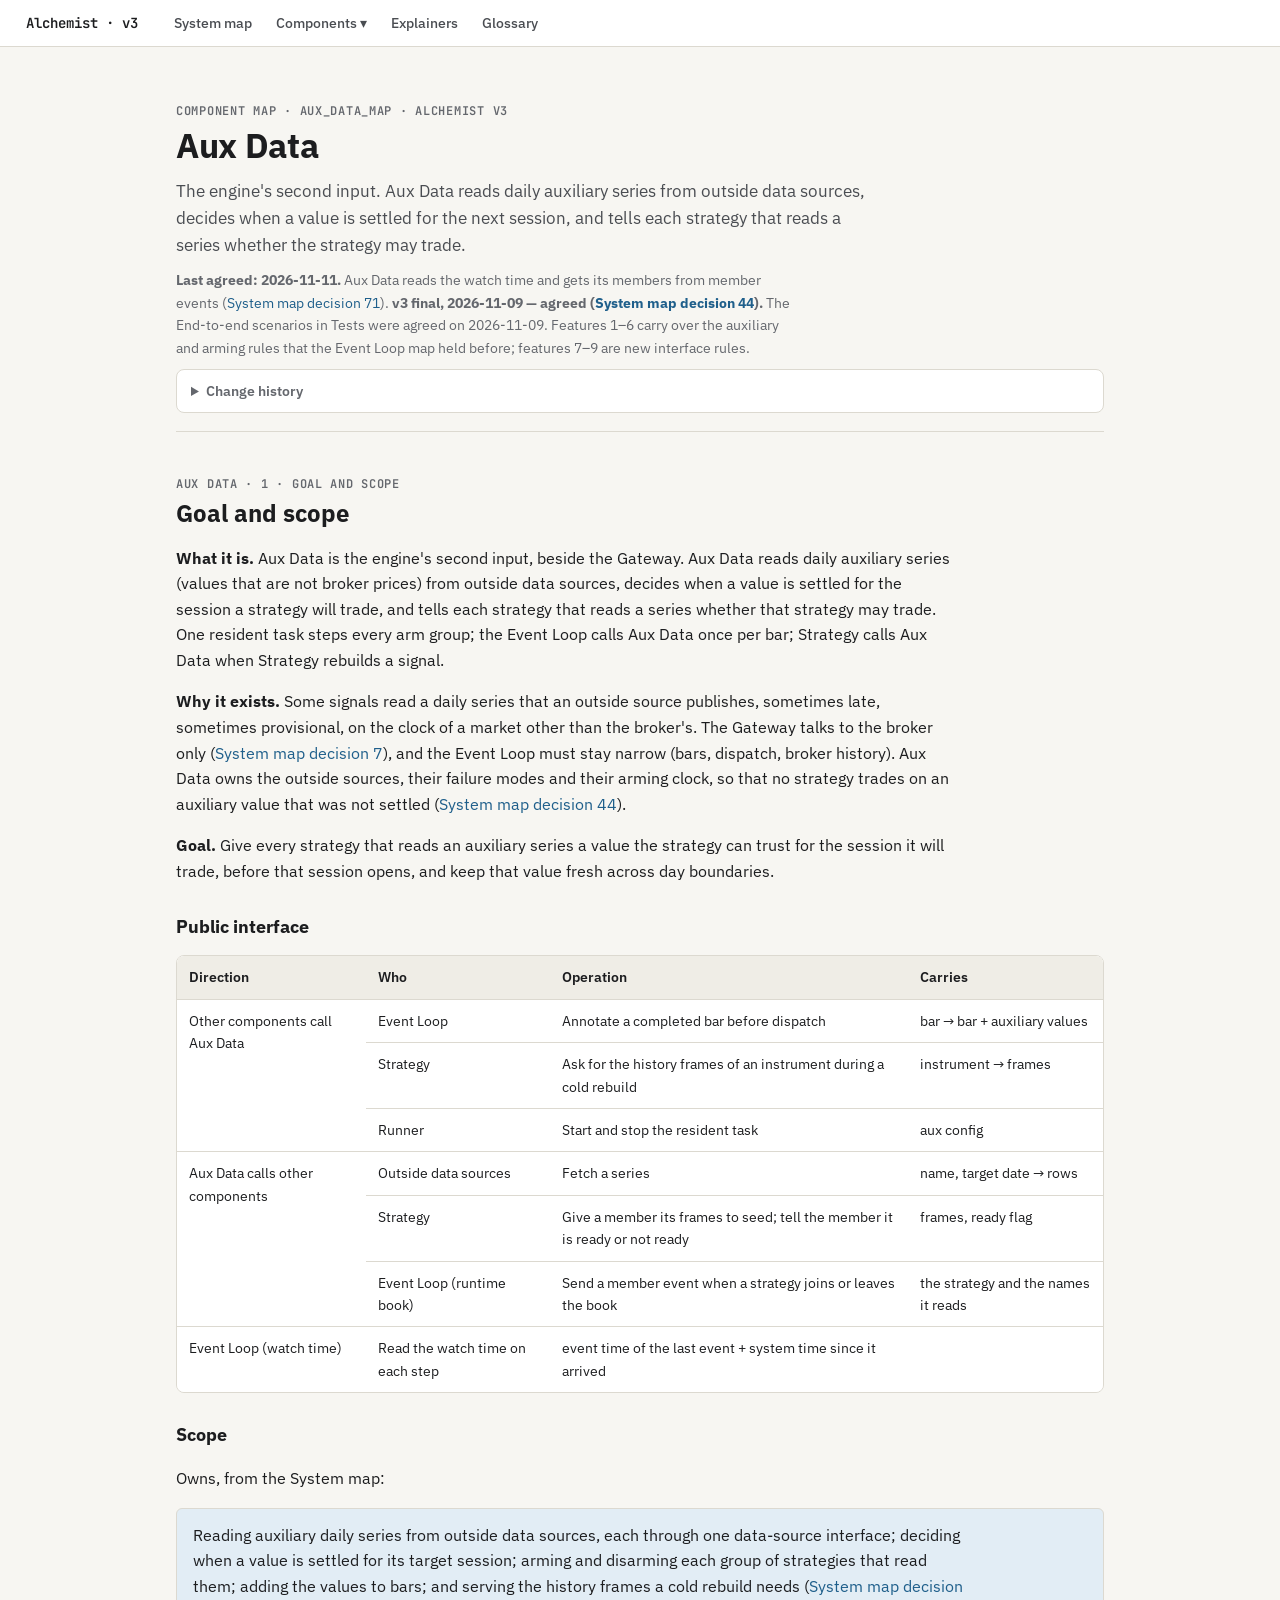
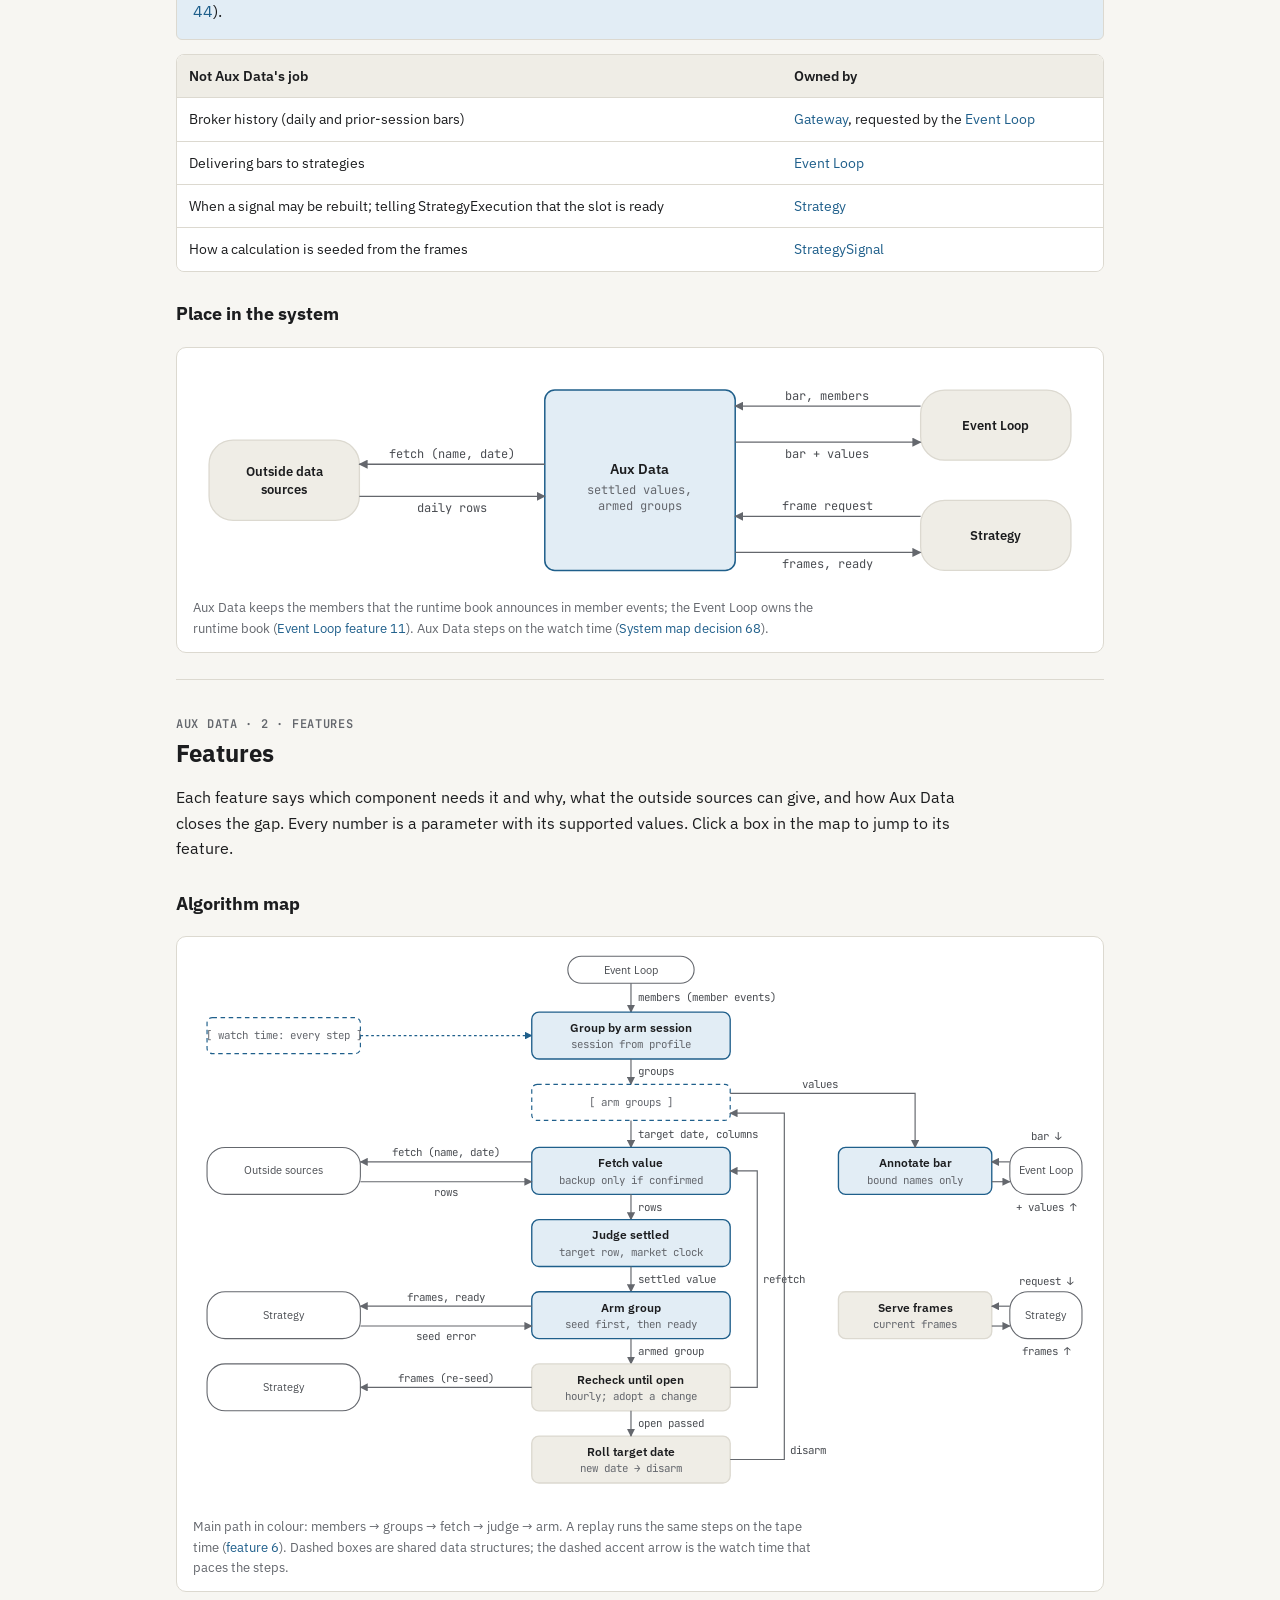
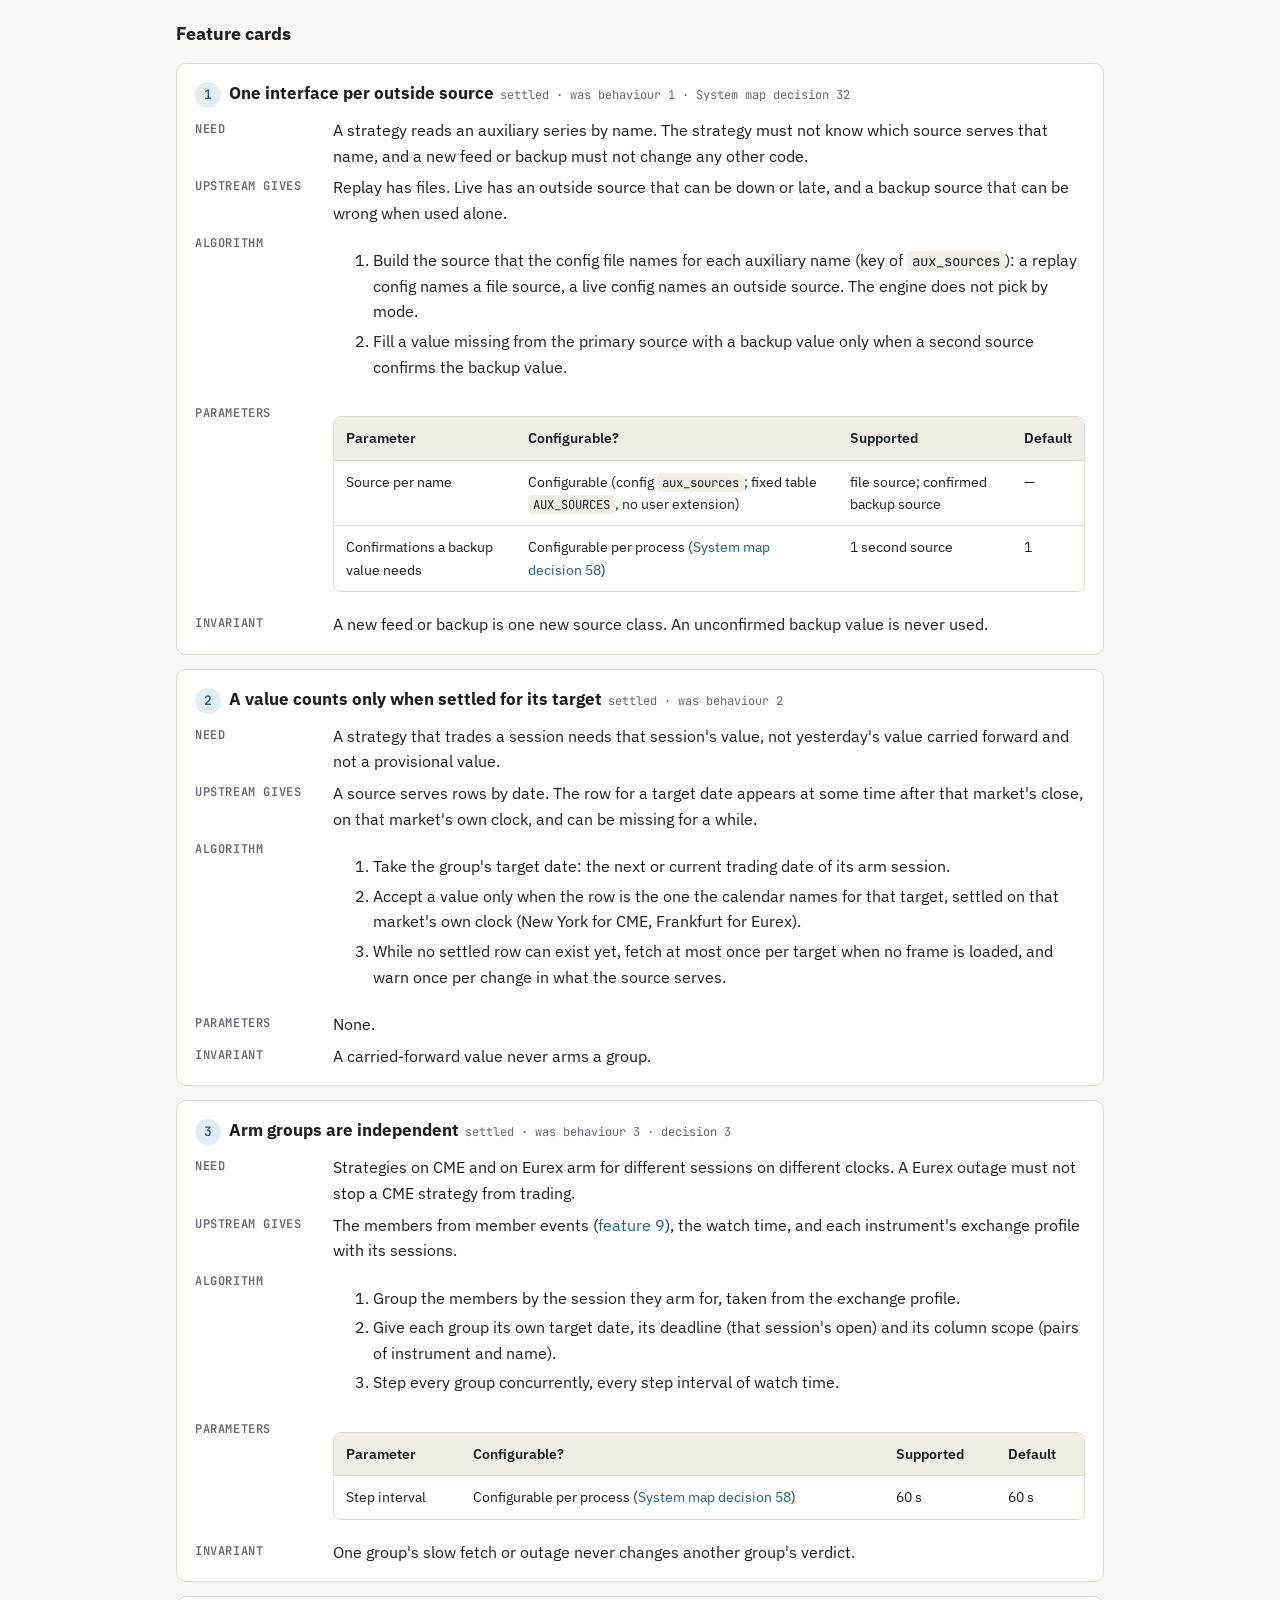
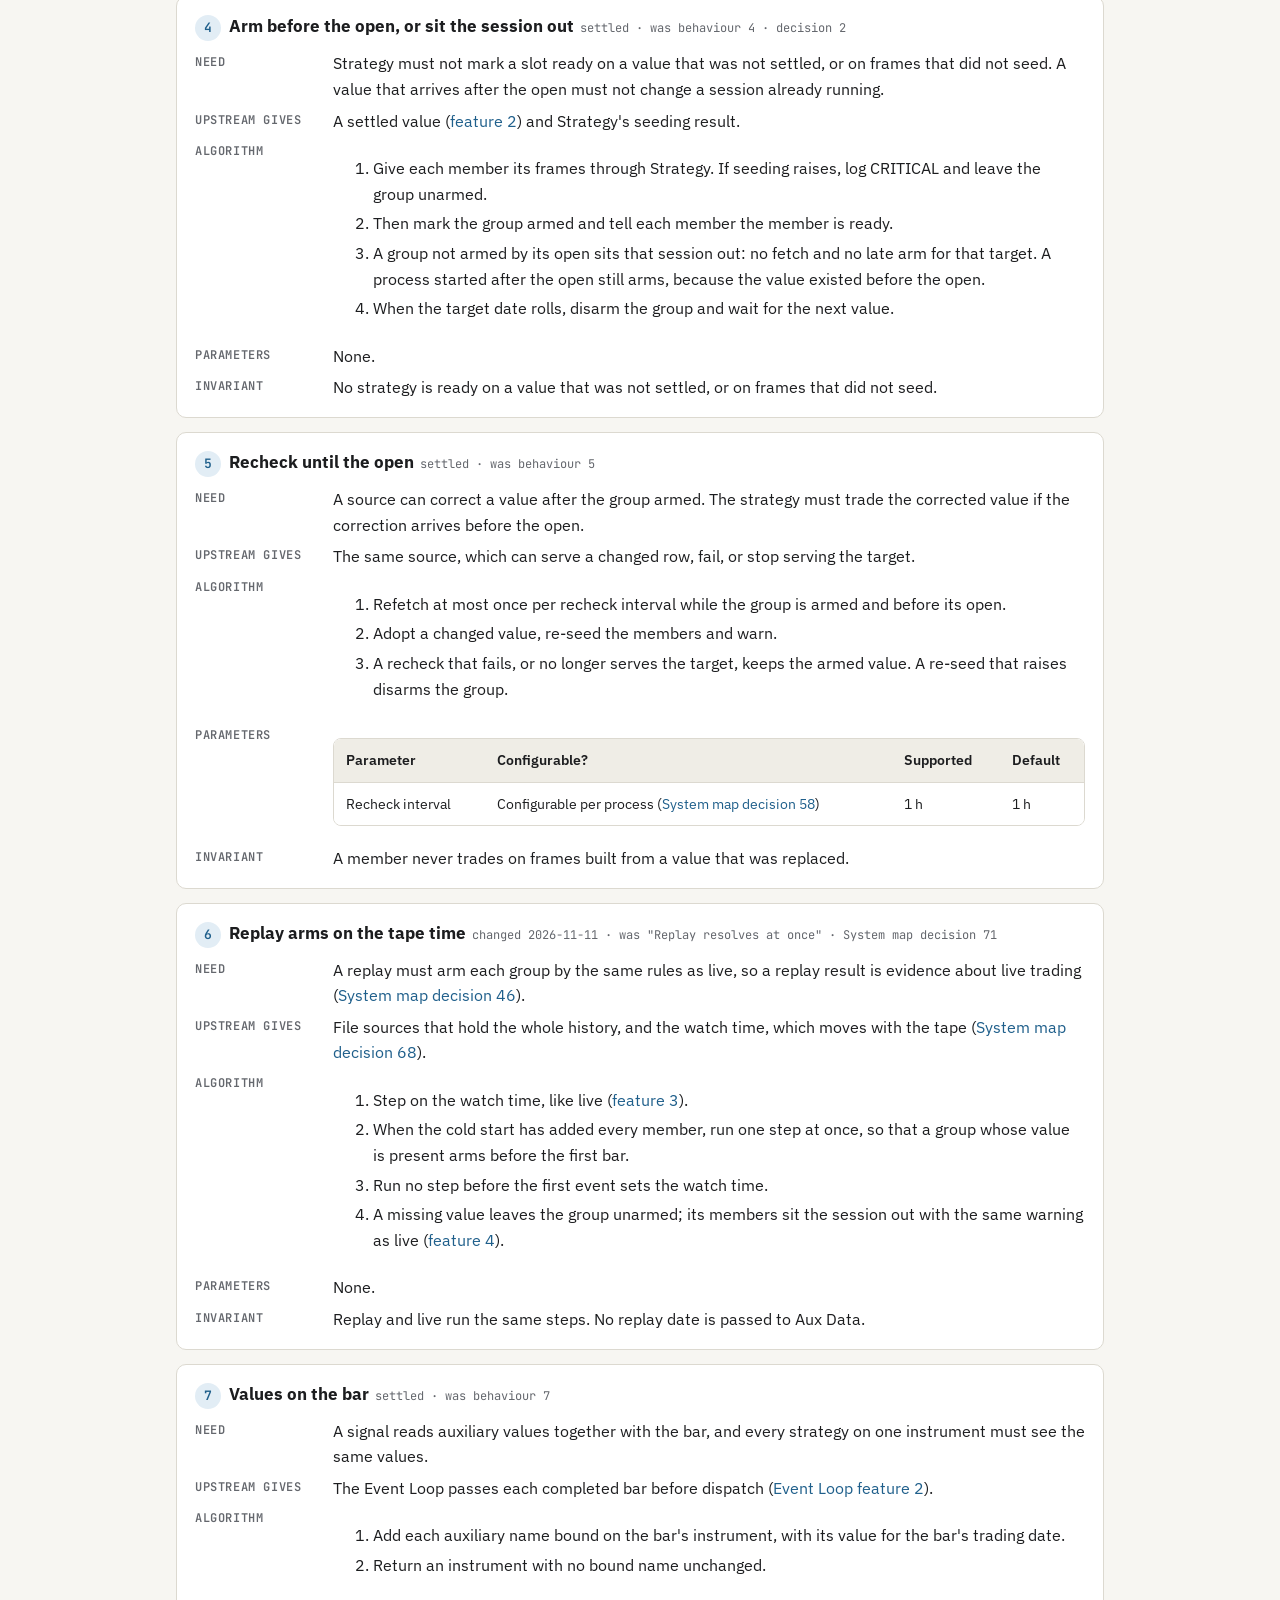
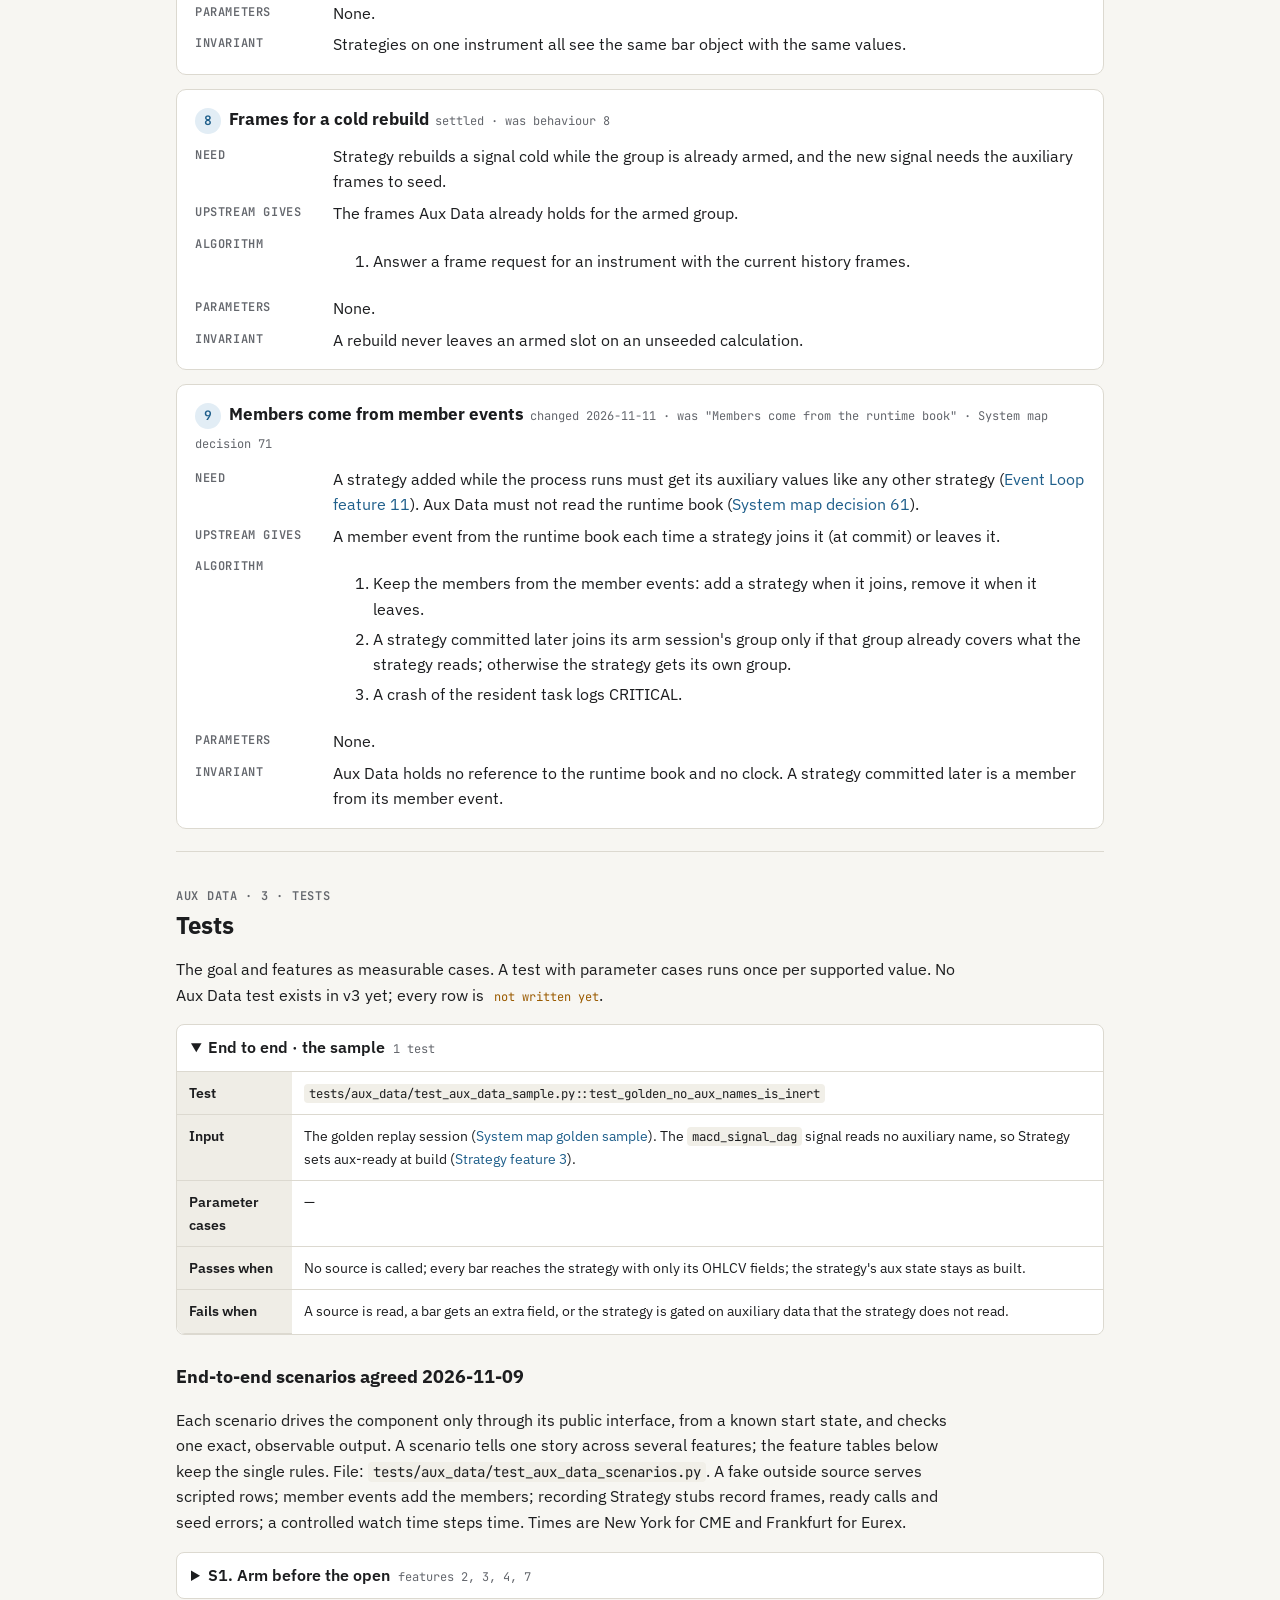
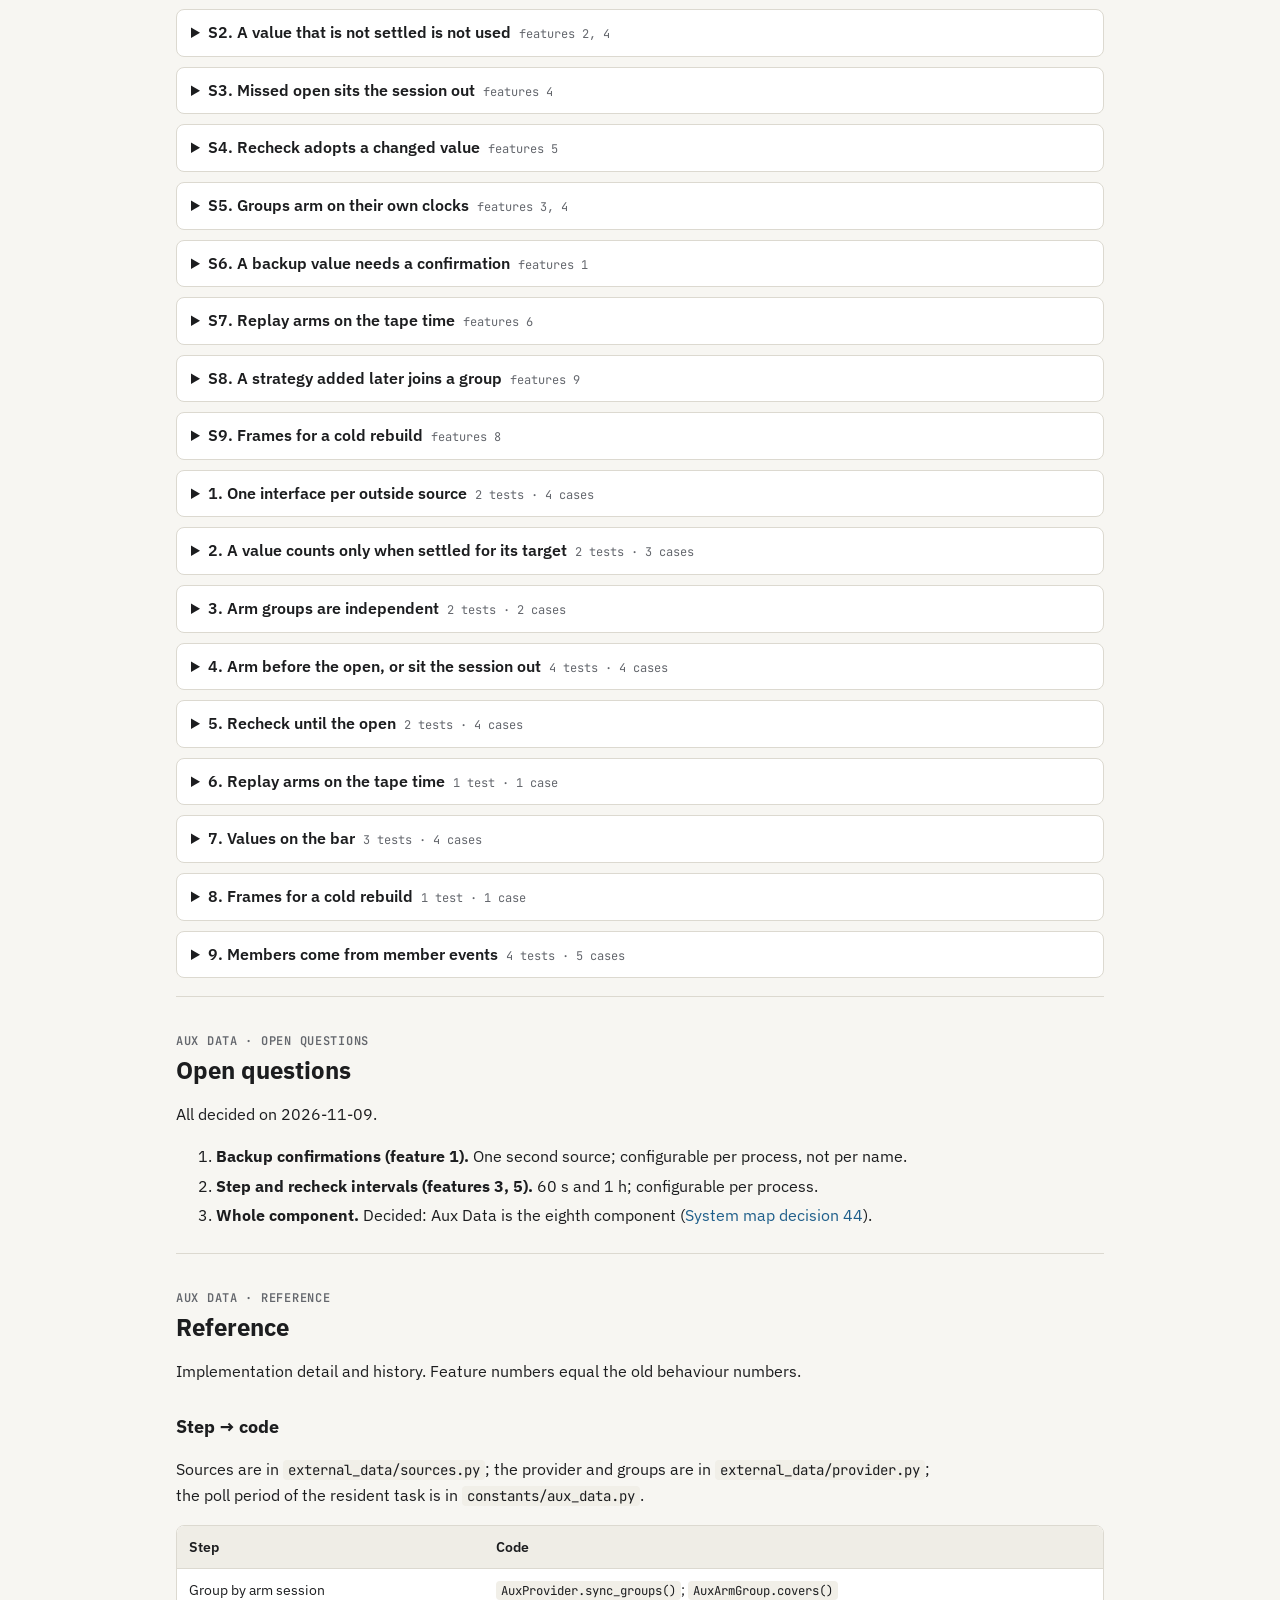
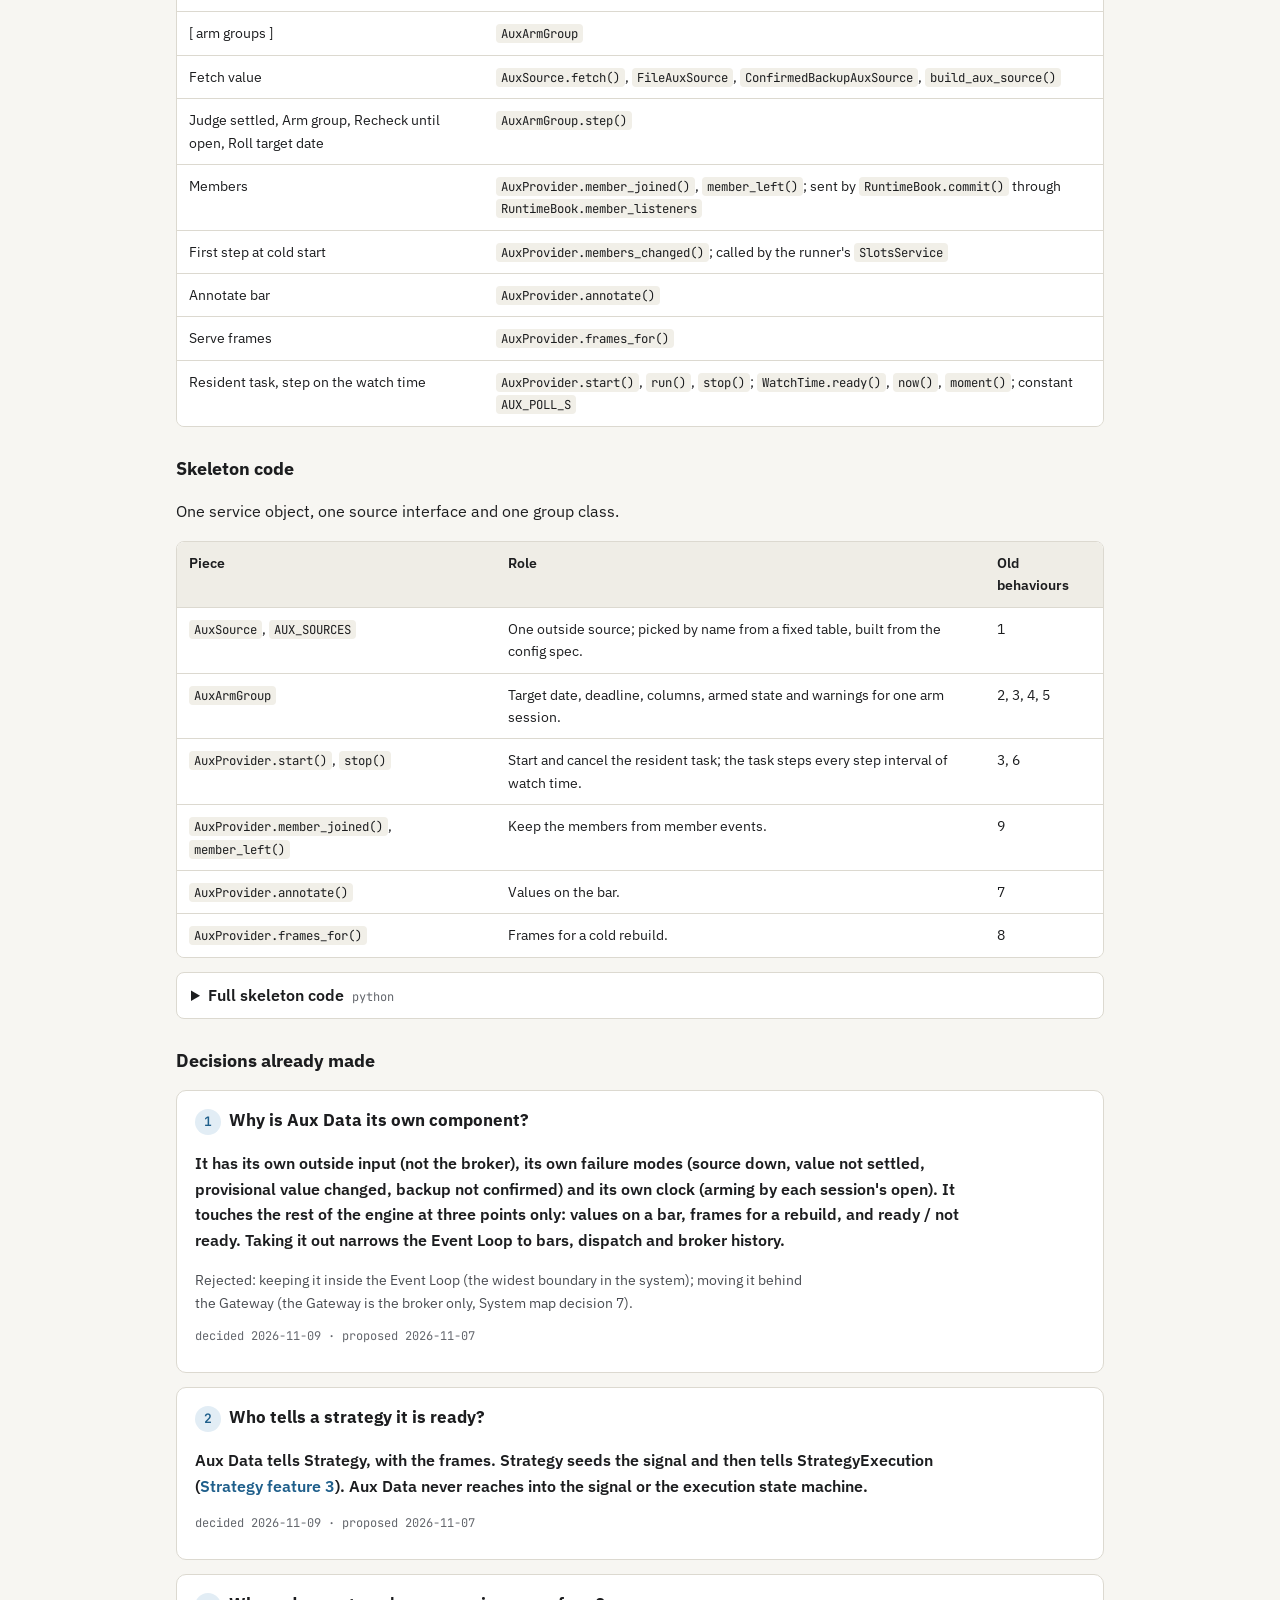
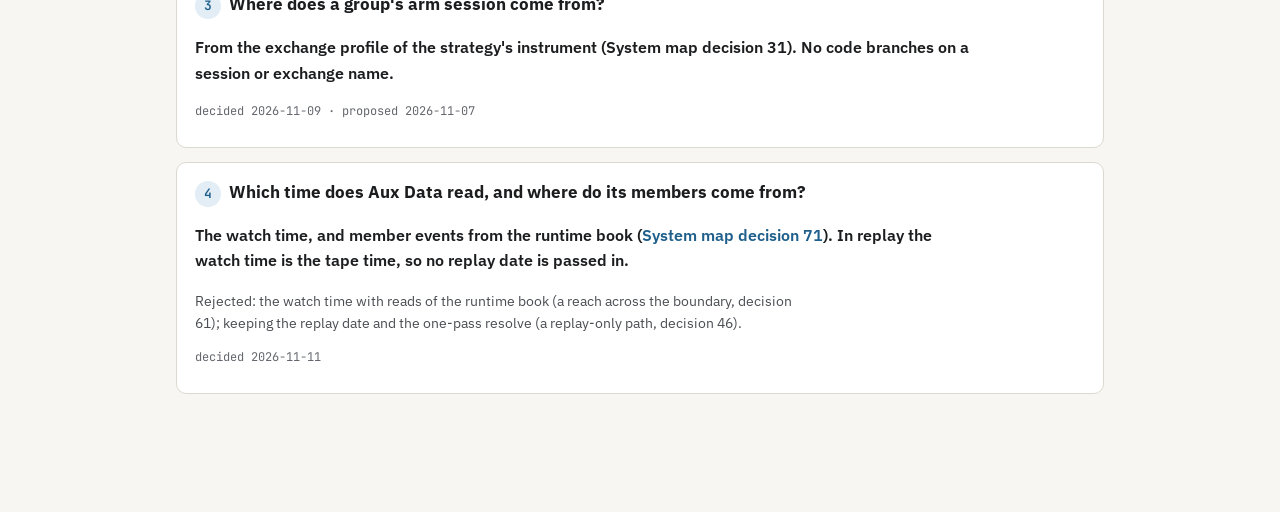
==== commit 86be09f7: "refactor(aux-data): build aux sources and names from config, drop aux registries Each aux_sources ke" ====
--- a/system_design/v3/aux_data_map.html
+++ b/system_design/v3/aux_data_map.html
@@ -198,11 +198,11 @@
 <dt>Need</dt><dd>A strategy reads an auxiliary series by name. The strategy must not know which source serves that name, and a new feed or backup must not change any other code.</dd>
 <dt>Upstream gives</dt><dd>Replay has files. Live has an outside source that can be down or late, and a backup source that can be wrong when used alone.</dd>
 <dt>Algorithm</dt><dd><ol>
-<li>Pick the source registered for the name: files in replay, the outside source live.</li>
+<li>Build the source that the config file names for each auxiliary name (key of <code>aux_sources</code>): a replay config names a file source, a live config names an outside source. The engine does not pick by mode.</li>
 <li>Fill a value missing from the primary source with a backup value only when a second source confirms the backup value.</li>
 </ol></dd>
 <dt>Parameters</dt><dd><div class="table-wrap"><table><thead><tr><th>Parameter</th><th>Configurable?</th><th>Supported</th><th>Default</th></tr></thead><tbody>
-<tr><td>Source per name</td><td>Configurable (registry)</td><td>file source; confirmed backup source</td><td>—</td></tr>
+<tr><td>Source per name</td><td>Configurable (config <code>aux_sources</code>; fixed table <code>AUX_SOURCES</code>, no user extension)</td><td>file source; confirmed backup source</td><td>—</td></tr>
 <tr><td>Confirmations a backup value needs</td><td>Configurable per process (<a href="system_map.html#d58">System map decision 58</a>)</td><td>1 second source</td><td>1</td></tr>
 </tbody></table></div></dd>
 <dt>Invariant</dt><dd>A new feed or backup is one new source class. An unconfirmed backup value is never used.</dd>
@@ -467,7 +467,7 @@
 <tbody>
 <tr><td>Group by arm session</td><td><code>AuxProvider.sync_groups()</code>; <code>AuxArmGroup.covers()</code></td></tr>
 <tr><td>[ arm groups ]</td><td><code>AuxArmGroup</code></td></tr>
-<tr><td>Fetch value</td><td><code>AuxSource.fetch()</code>, <code>FileAuxSource</code>, <code>ConfirmedBackupAuxSource</code>, <code>register_aux_source()</code></td></tr>
+<tr><td>Fetch value</td><td><code>AuxSource.fetch()</code>, <code>FileAuxSource</code>, <code>ConfirmedBackupAuxSource</code>, <code>build_aux_source()</code></td></tr>
 <tr><td>Judge settled, Arm group, Recheck until open, Roll target date</td><td><code>AuxArmGroup.step()</code></td></tr>
 <tr><td>Members</td><td><code>AuxProvider.member_joined()</code>, <code>member_left()</code>; sent by <code>RuntimeBook.commit()</code> through <code>RuntimeBook.member_listeners</code></td></tr>
 <tr><td>First step at cold start</td><td><code>AuxProvider.members_changed()</code>; called by the runner's <code>SlotsService</code></td></tr>
@@ -483,7 +483,7 @@
 <div class="table-wrap"><table>
 <thead><tr><th>Piece</th><th>Role</th><th>Old behaviours</th></tr></thead>
 <tbody>
-<tr><td><code>AuxSource</code>, <code>AUX_SOURCES</code></td><td>One outside source; picked by name from a registry.</td><td>1</td></tr>
+<tr><td><code>AuxSource</code>, <code>AUX_SOURCES</code></td><td>One outside source; picked by name from a fixed table, built from the config spec.</td><td>1</td></tr>
 <tr><td><code>AuxArmGroup</code></td><td>Target date, deadline, columns, armed state and warnings for one arm session.</td><td>2, 3, 4, 5</td></tr>
 <tr><td><code>AuxProvider.start()</code>, <code>stop()</code></td><td>Start and cancel the resident task; the task steps every step interval of watch time.</td><td>3, 6</td></tr>
 <tr><td><code>AuxProvider.member_joined()</code>, <code>member_left()</code></td><td>Keep the members from member events.</td><td>9</td></tr>
@@ -511,7 +511,9 @@
     async def fetch(self, name: str, start: date, end: date) -&gt; Any: ...
 
 
-AUX_SOURCES: dict[str, type[AuxSource]] = {}
+AUX_SOURCES: dict[str, type[AuxSource]] = {"file": FileAuxSource, "confirmed_backup": ConfirmedBackupAuxSource}
+
+def build_aux_source(spec: dict) -> AuxSource: ...
 
 
 class AuxArmGroup:
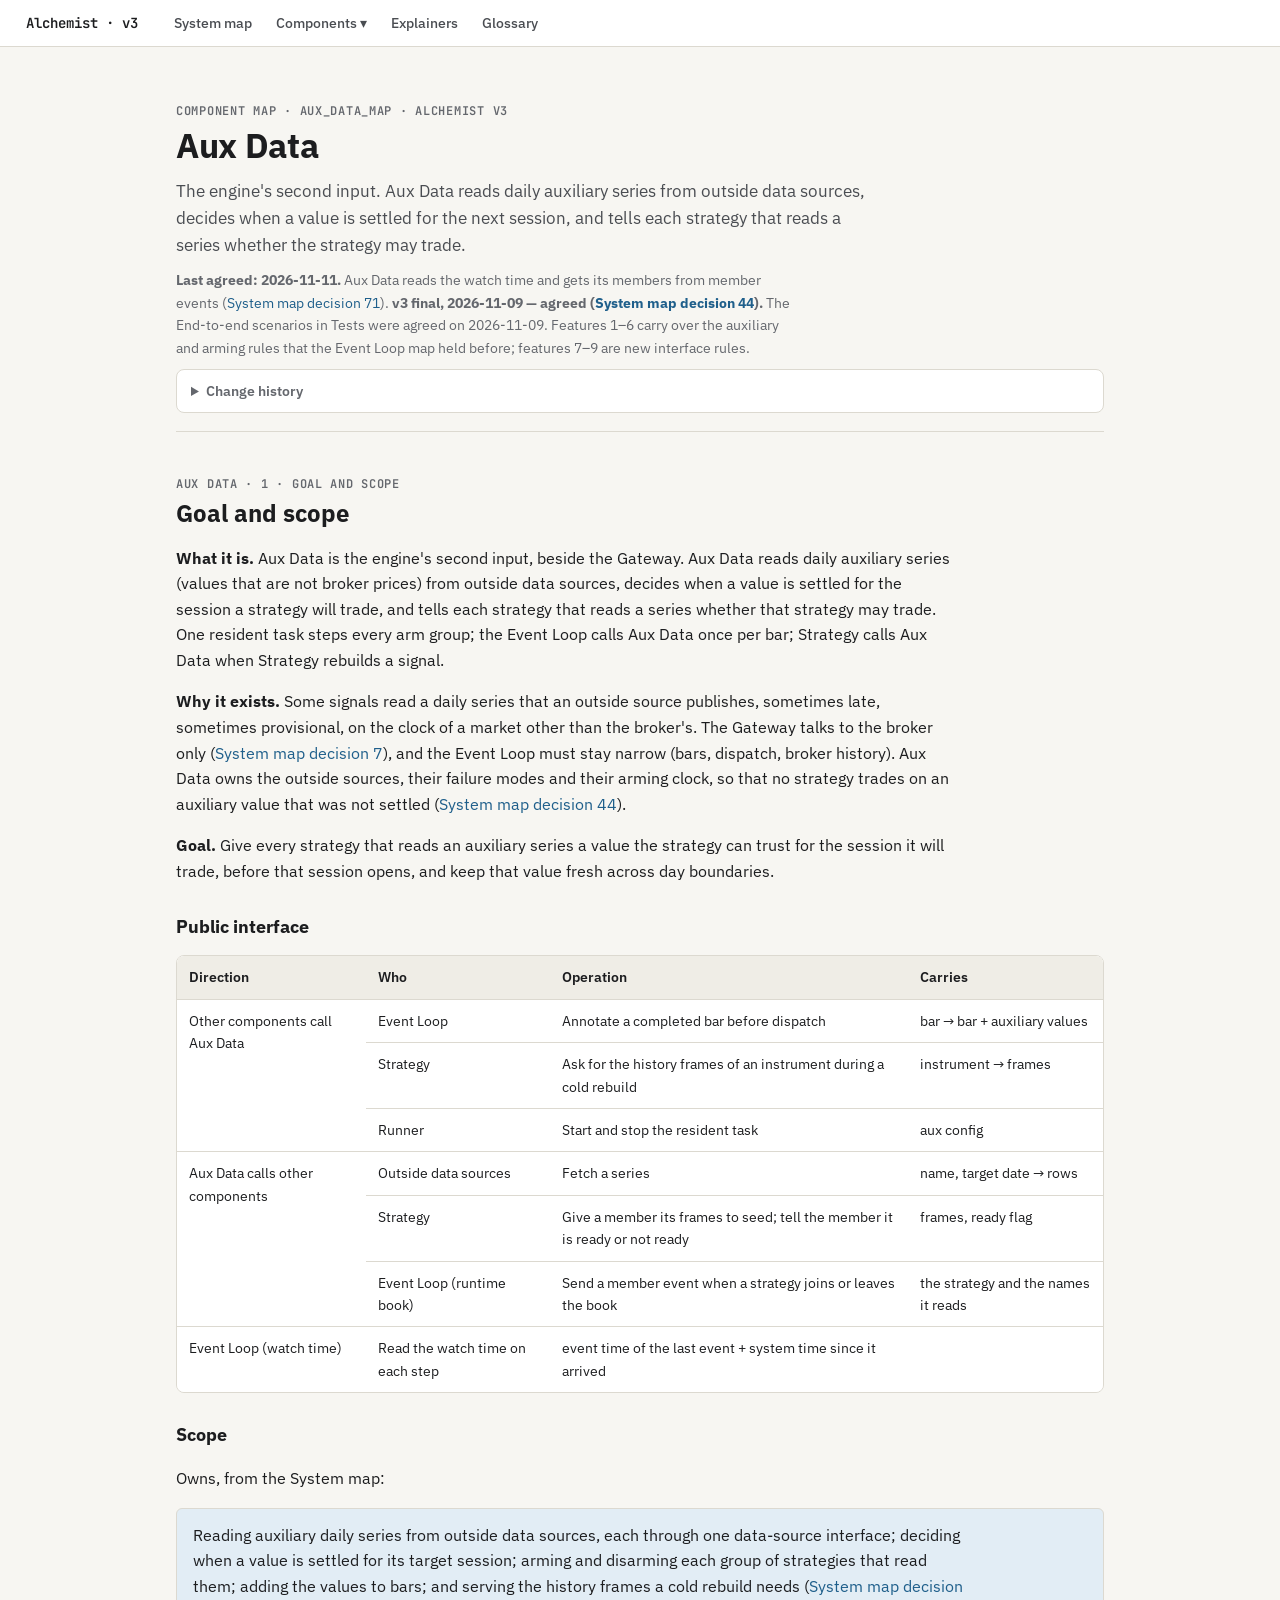
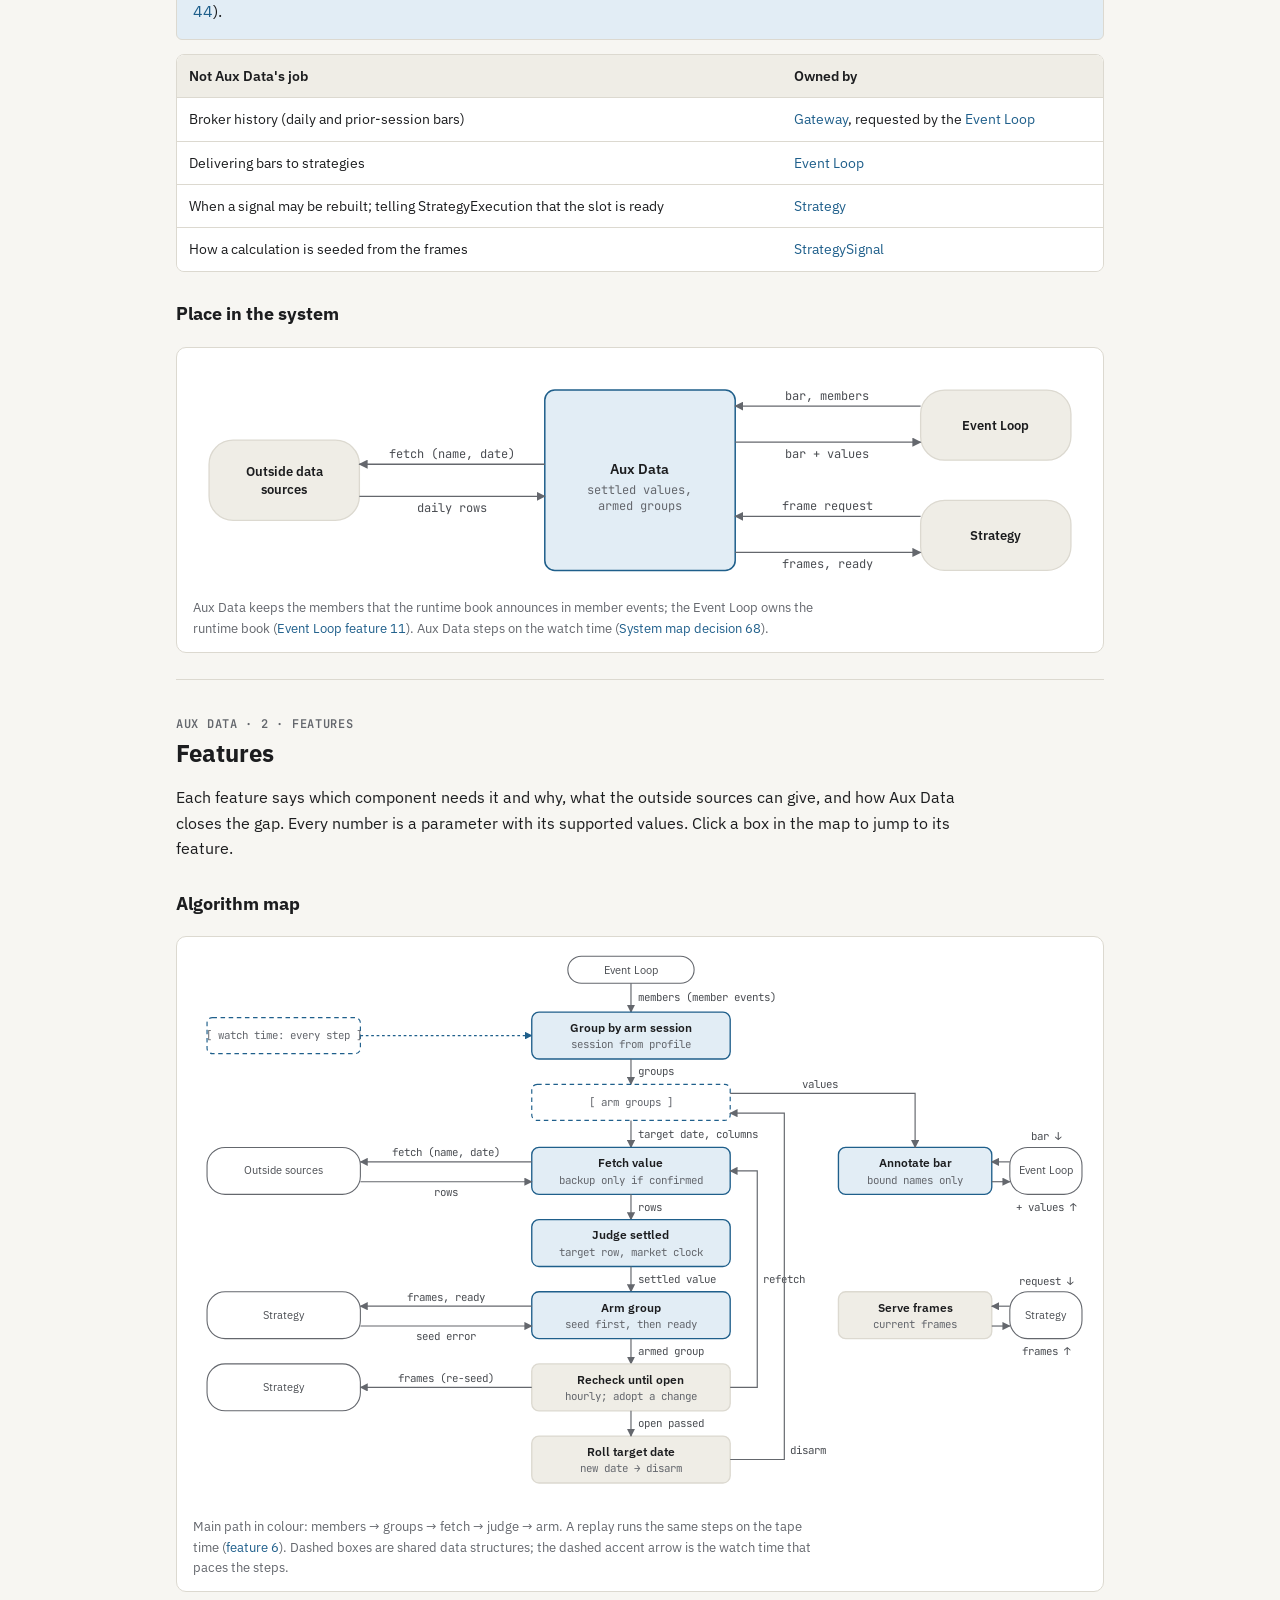
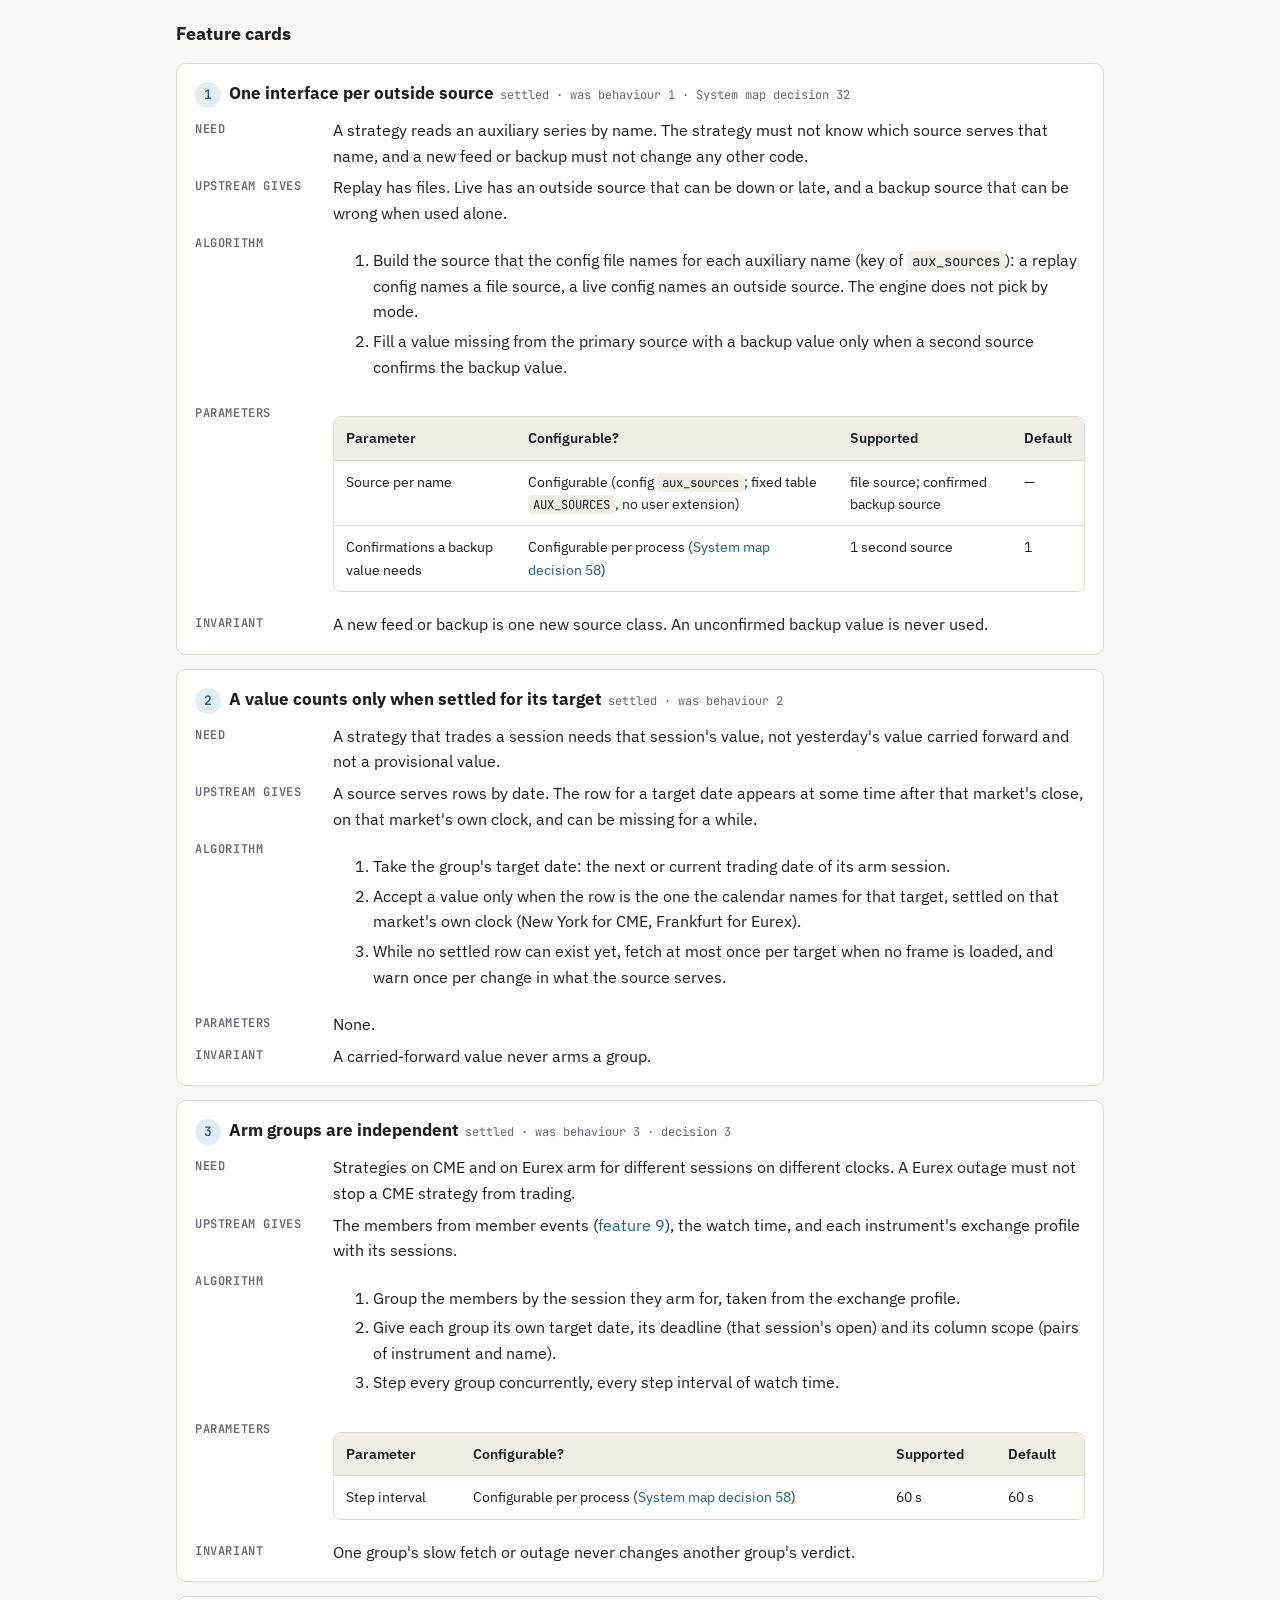
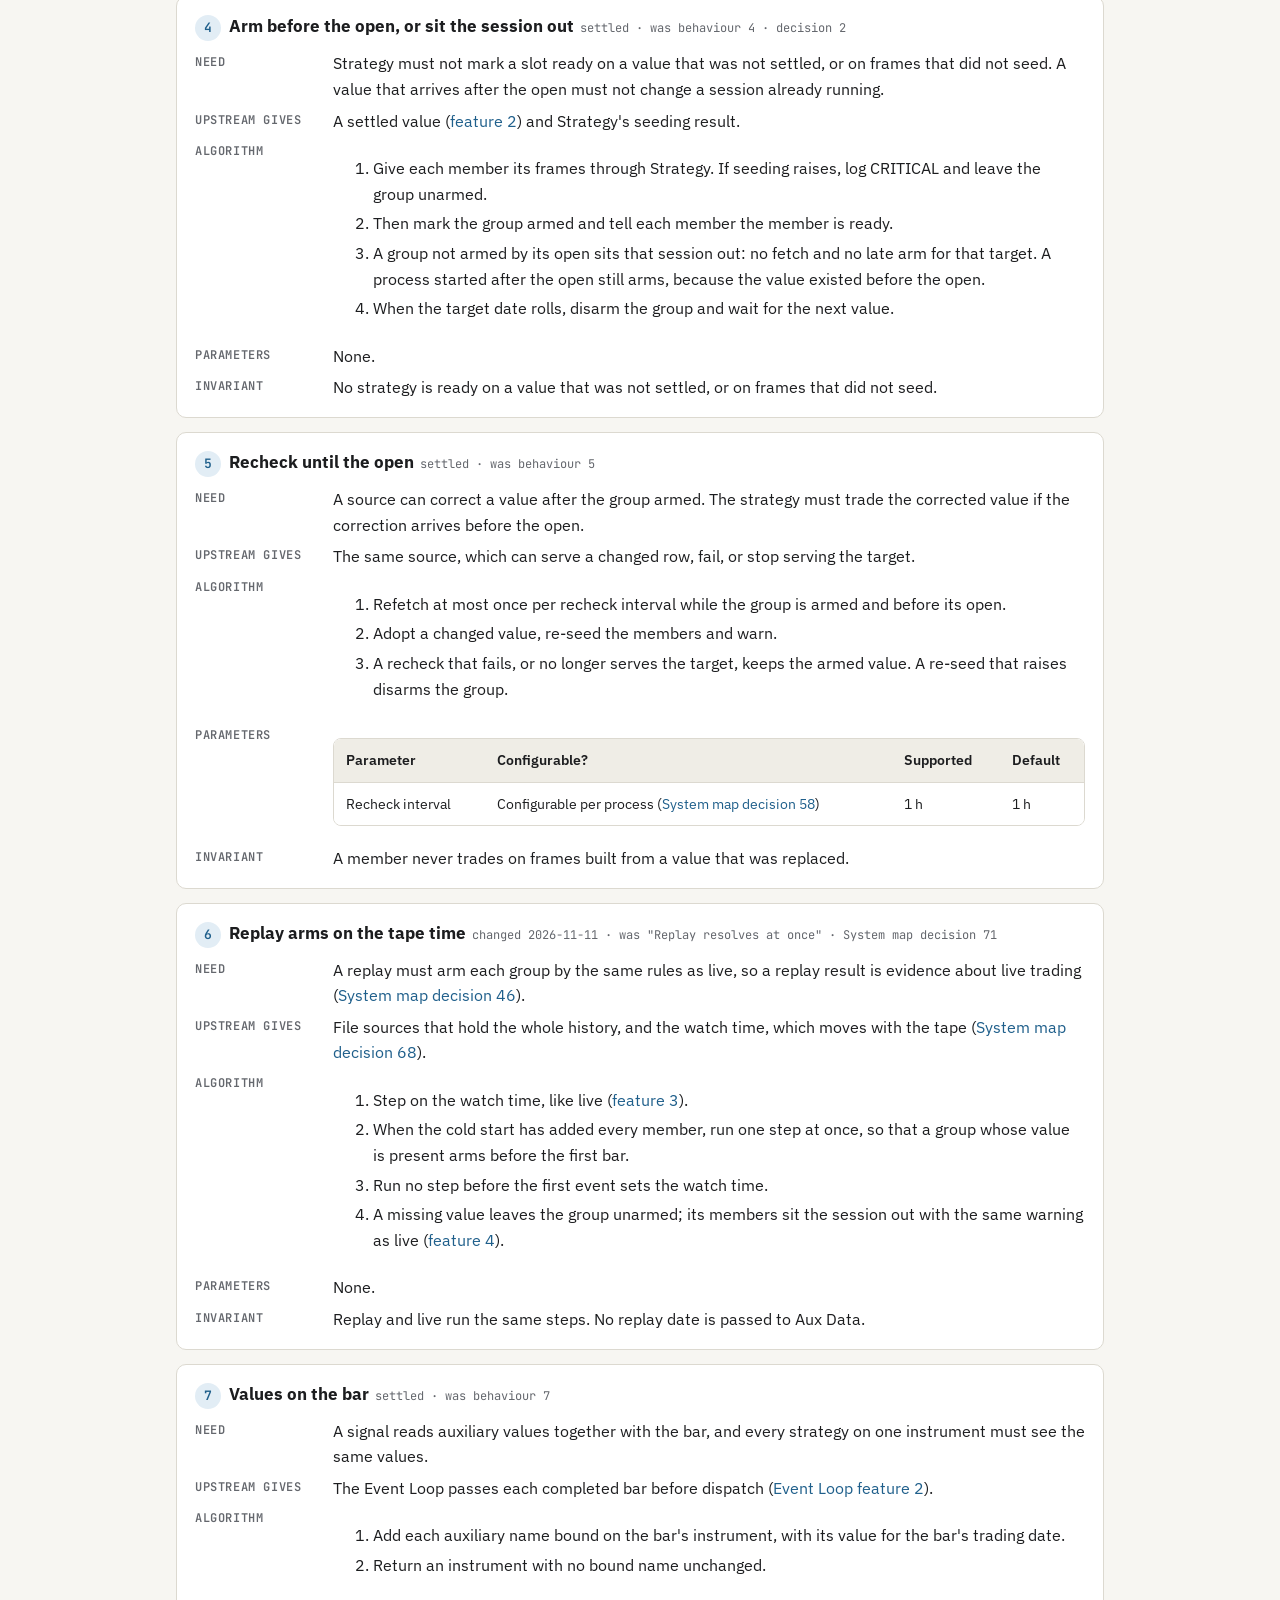
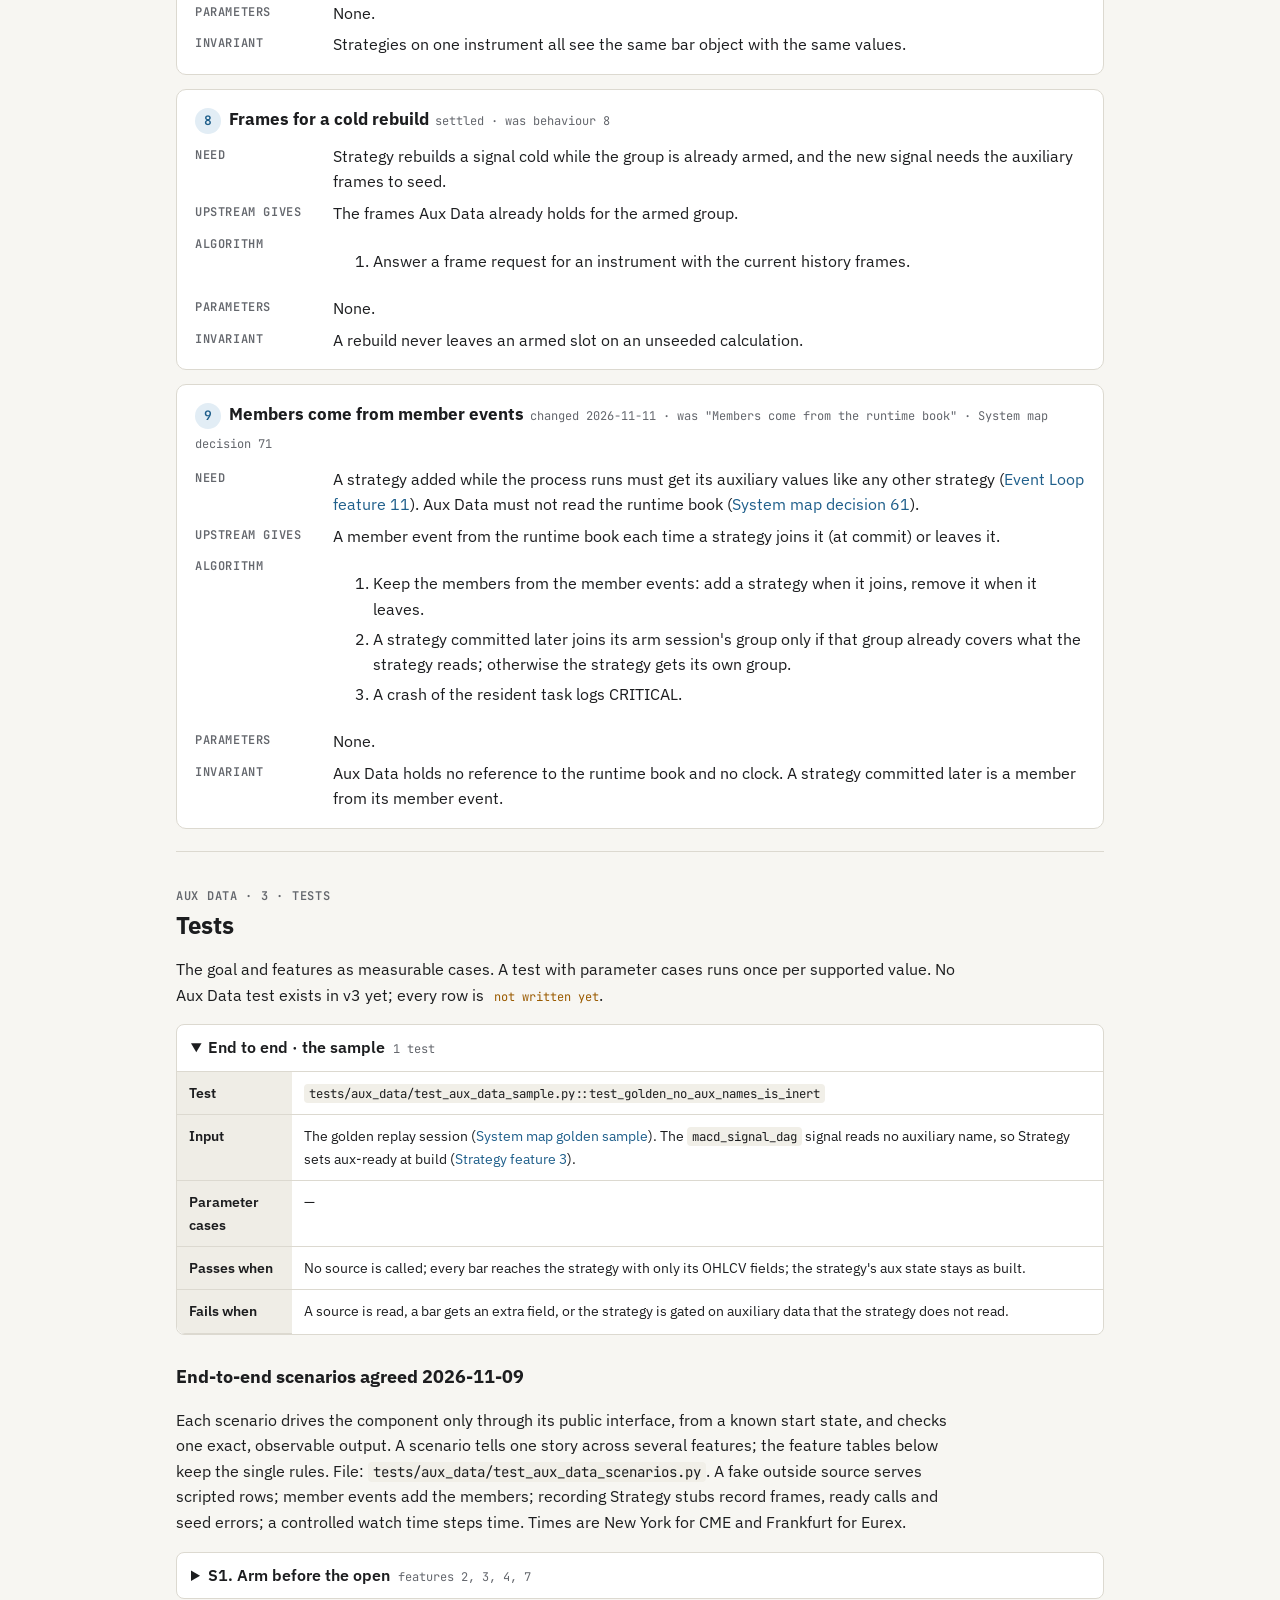
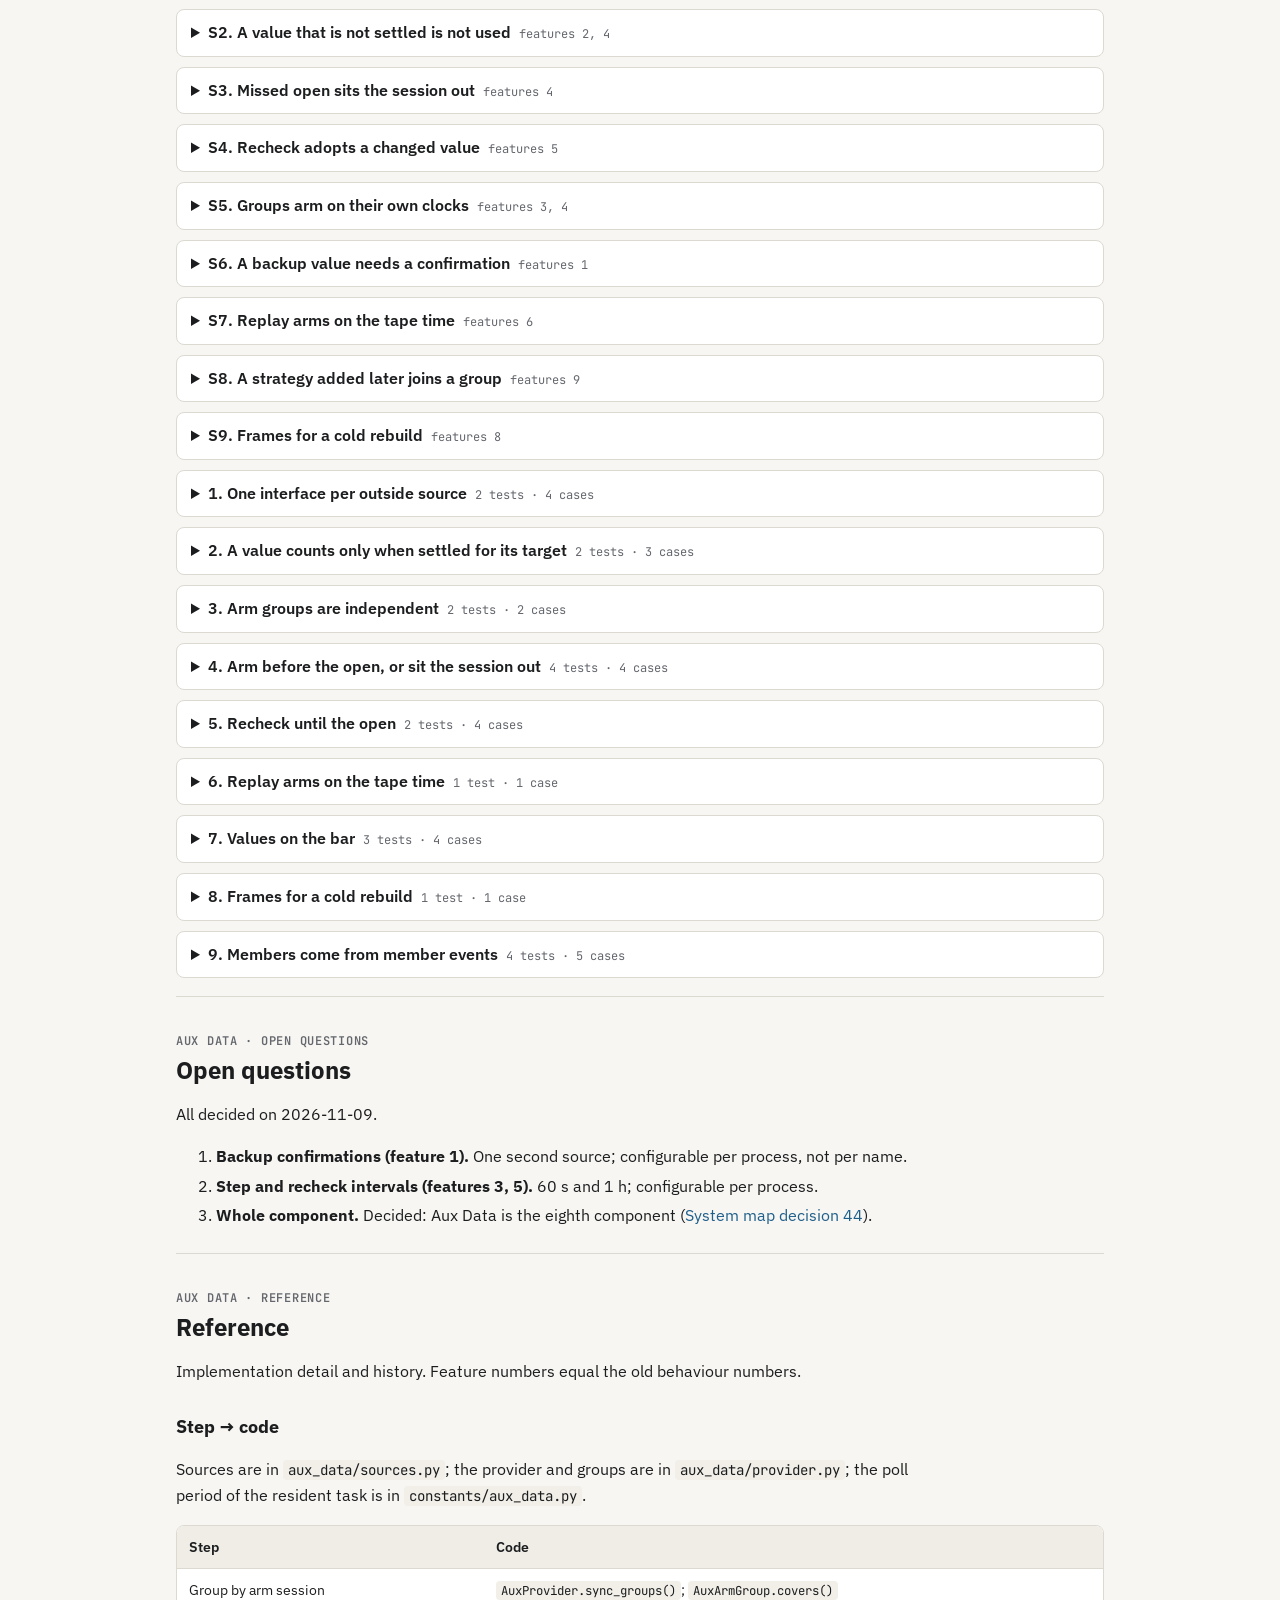
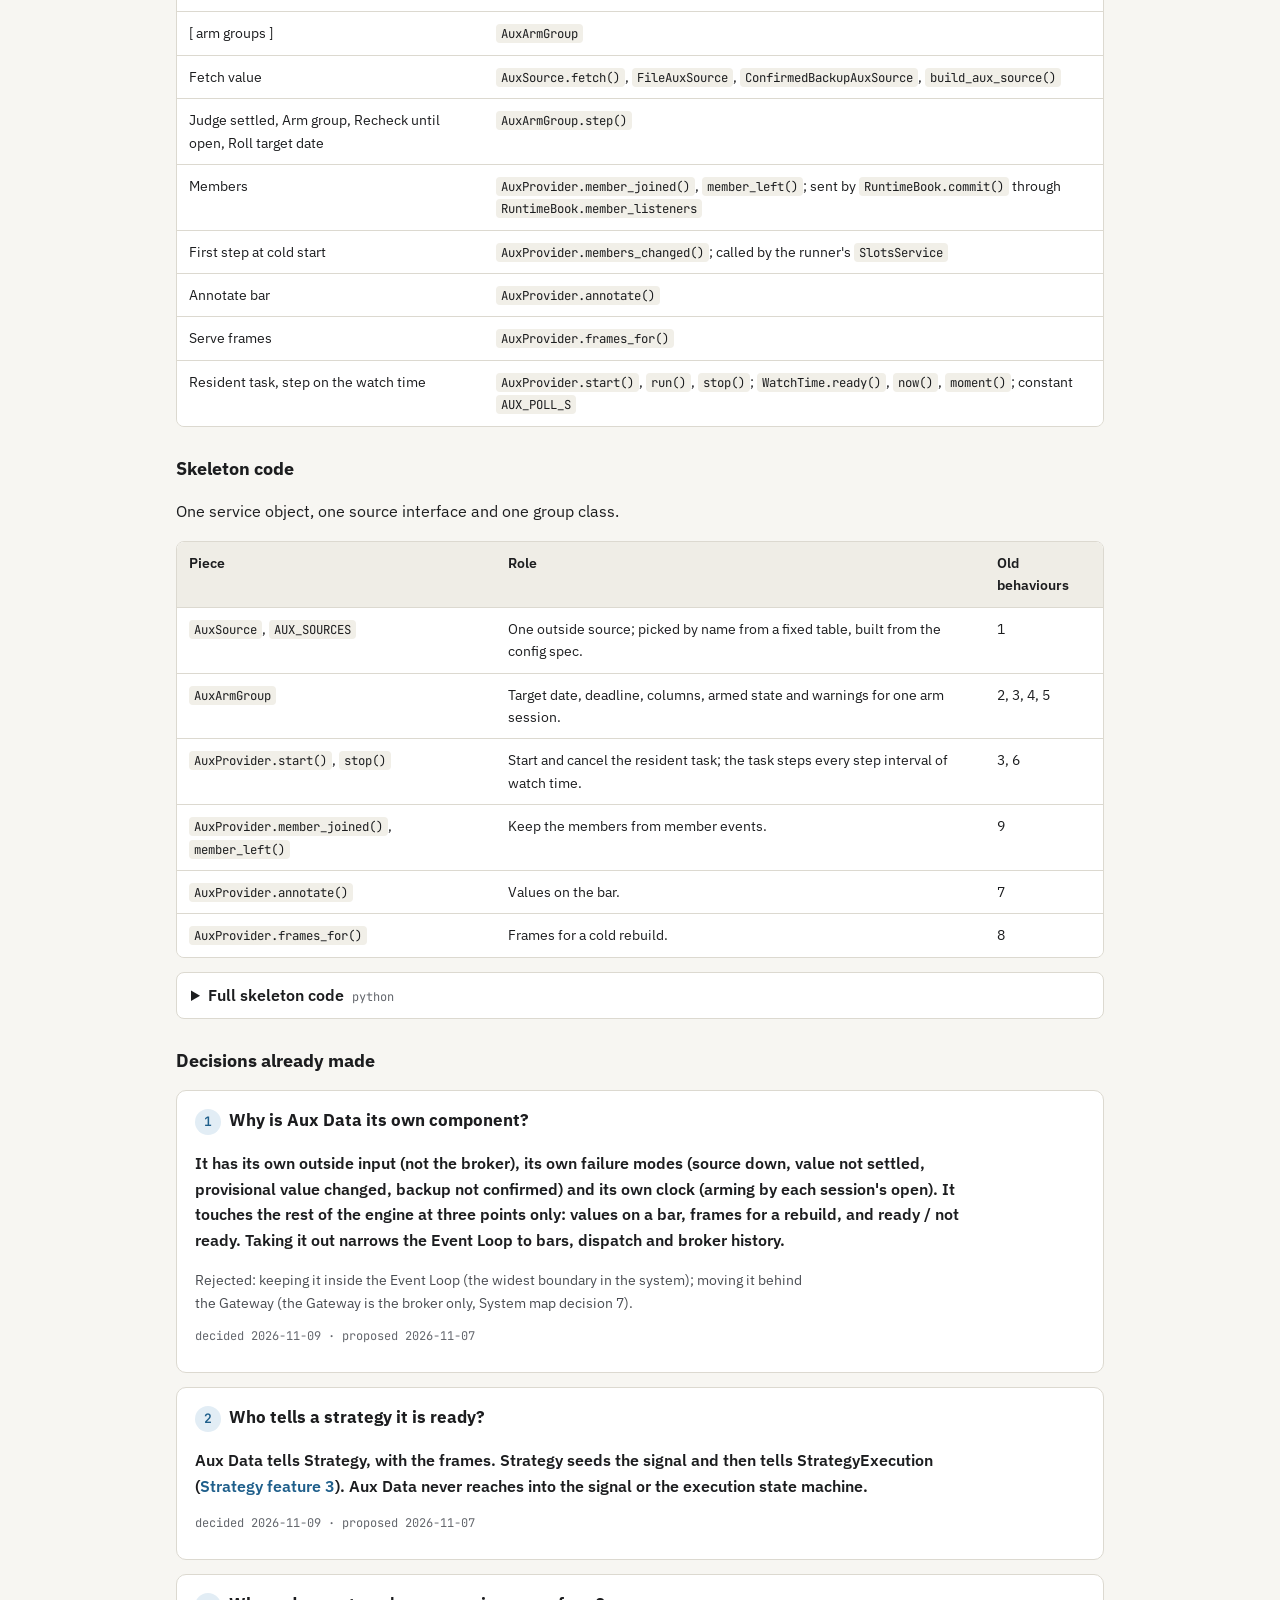
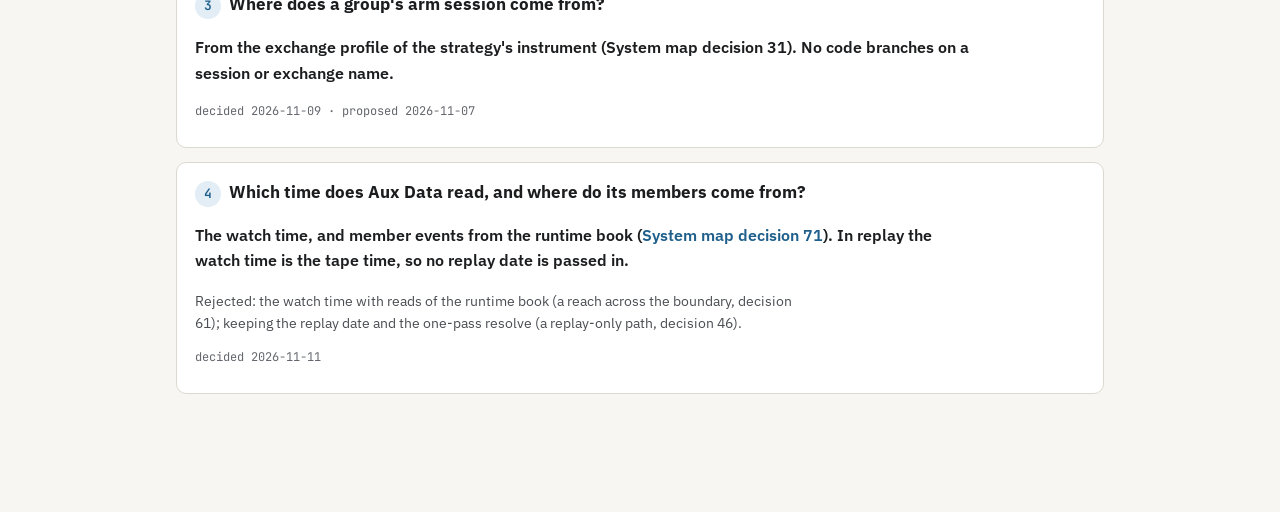
==== commit 3432e7e3: "refactor(aux-data): rename external_data package to aux_data Ignore golden/ outputs.  Co-Authored-By" ====
--- a/system_design/v3/aux_data_map.html
+++ b/system_design/v3/aux_data_map.html
@@ -461,7 +461,7 @@
 <h2>Reference</h2>
 <p>Implementation detail and history. Feature numbers equal the old behaviour numbers.</p>
 <h3>Step → code</h3>
-<p>Sources are in <code>external_data/sources.py</code>; the provider and groups are in <code>external_data/provider.py</code>; the poll period of the resident task is in <code>constants/aux_data.py</code>.</p>
+<p>Sources are in <code>aux_data/sources.py</code>; the provider and groups are in <code>aux_data/provider.py</code>; the poll period of the resident task is in <code>constants/aux_data.py</code>.</p>
 <div class="table-wrap"><table>
 <thead><tr><th>Step</th><th>Code</th></tr></thead>
 <tbody>
